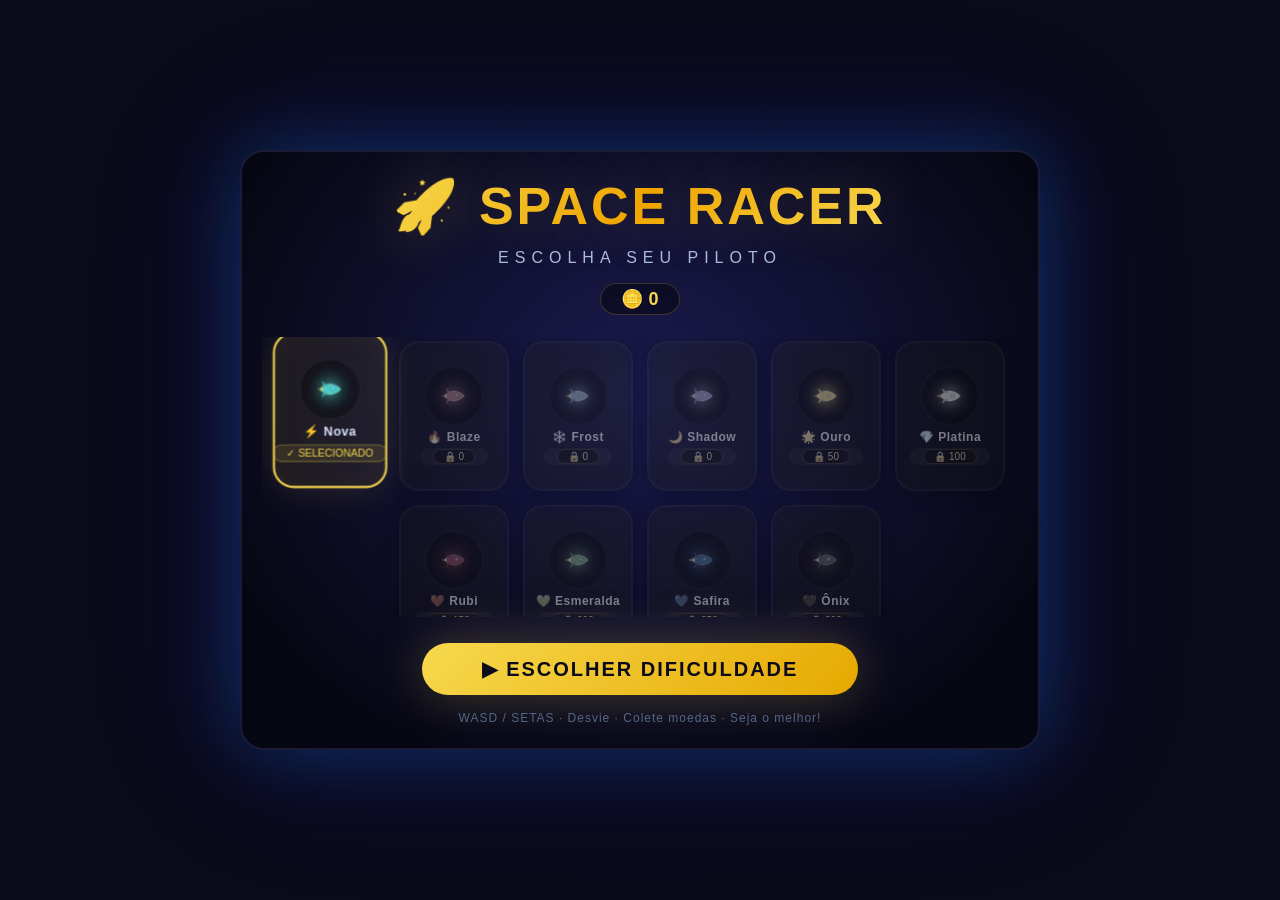
==== dodge/index.html @ 44204f06 "Add files via upload" ====
<!DOCTYPE html>
<html lang="pt-BR">
<head>
    <meta charset="UTF-8" />
    <meta name="viewport" content="width=device-width, initial-scale=1.0, maximum-scale=1.0, user-scalable=no" />
    <title>🚀 SPACE RACER - DEFINITIVO</title>
    <style>
        * {
            margin: 0;
            padding: 0;
            box-sizing: border-box;
        }
        body {
            background: #0a0a1a;
            display: flex;
            justify-content: center;
            align-items: center;
            min-height: 100vh;
            font-family: 'Segoe UI', Tahoma, Geneva, Verdana, sans-serif;
            overflow: hidden;
            user-select: none;
            touch-action: none;
        }
        #gameContainer {
            position: relative;
            width: 800px;
            height: 600px;
            border-radius: 24px;
            overflow: hidden;
            box-shadow: 0 0 80px rgba(0, 150, 255, 0.3), 0 0 160px rgba(100, 0, 255, 0.15);
            border: 2px solid rgba(255, 255, 255, 0.06);
            background: #0d0d2b;
        }
        canvas {
            display: block;
            width: 100%;
            height: 100%;
            background: transparent;
            cursor: none;
            touch-action: none;
        }
        .screen {
            position: absolute;
            top: 0;
            left: 0;
            width: 100%;
            height: 100%;
            display: flex;
            flex-direction: column;
            justify-content: center;
            align-items: center;
            transition: opacity 0.6s cubic-bezier(0.23, 1, 0.32, 1), transform 0.6s cubic-bezier(0.23, 1, 0.32, 1);
            pointer-events: none;
            opacity: 0;
            transform: scale(0.95);
            will-change: transform, opacity;
            z-index: 20;
        }
        .screen.active {
            pointer-events: auto;
            opacity: 1;
            transform: scale(1);
        }
        #selectScreen {
            background: radial-gradient(ellipse at 50% 40%, #1a1a4e, #070714 80%);
            padding: 20px;
            gap: 12px;
        }
        #selectScreen::before {
            content: '';
            position: absolute;
            inset: 0;
            background: url("data:image/svg+xml,%3Csvg xmlns='http://www.w3.org/2000/svg' width='100' height='100'%3E%3Ccircle cx='50' cy='50' r='1' fill='rgba(255,255,255,0.05)'/%3E%3C/svg%3E") repeat;
            opacity: 0.4;
        }
        #selectScreen h1 {
            font-size: 52px;
            font-weight: 900;
            background: linear-gradient(135deg, #f7d94e 0%, #f0a500 50%, #f7d94e 100%);
            -webkit-background-clip: text;
            -webkit-text-fill-color: transparent;
            text-shadow: 0 0 60px rgba(247, 217, 78, 0.25);
            letter-spacing: 3px;
            position: relative;
            z-index: 2;
            animation: titlePulse 3s ease-in-out infinite;
        }
        @keyframes titlePulse {
            0%,
            100% {
                transform: scale(1);
            }
            50% {
                transform: scale(1.03);
            }
        }
        #selectScreen .subtitle {
            color: #aabbdd;
            font-size: 16px;
            letter-spacing: 6px;
            text-transform: uppercase;
            margin-bottom: 4px;
            position: relative;
            z-index: 2;
        }
        .char-grid {
            display: flex;
            gap: 14px;
            margin: 6px 0 14px;
            flex-wrap: wrap;
            justify-content: center;
            position: relative;
            z-index: 2;
            max-height: 280px;
            overflow-y: auto;
            padding: 4px;
        }
        .char-grid::-webkit-scrollbar {
            width: 4px;
        }
        .char-grid::-webkit-scrollbar-track {
            background: rgba(255, 255, 255, 0.05);
            border-radius: 10px;
        }
        .char-grid::-webkit-scrollbar-thumb {
            background: rgba(247, 217, 78, 0.3);
            border-radius: 10px;
        }
        .char-card {
            width: 110px;
            height: 150px;
            background: rgba(255, 255, 255, 0.03);
            border-radius: 20px;
            border: 2px solid rgba(255, 255, 255, 0.06);
            display: flex;
            flex-direction: column;
            align-items: center;
            justify-content: center;
            gap: 4px;
            cursor: pointer;
            transition: all 0.3s cubic-bezier(0.23, 1, 0.32, 1);
            backdrop-filter: blur(6px);
            padding: 8px 4px;
            box-shadow: 0 4px 20px rgba(0, 0, 0, 0.4);
            position: relative;
            overflow: hidden;
            flex-shrink: 0;
        }
        .char-card.selected {
            border-color: #f7d94e;
            background: rgba(247, 217, 78, 0.08);
            box-shadow: 0 0 40px rgba(247, 217, 78, 0.15), inset 0 0 30px rgba(247, 217, 78, 0.05);
            transform: translateY(-6px) scale(1.04);
        }
        .char-card .preview-canvas {
            width: 60px;
            height: 60px;
            border-radius: 50%;
            display: flex;
            align-items: center;
            justify-content: center;
            background: rgba(0, 0, 0, 0.3);
            border: 2px solid rgba(255, 255, 255, 0.05);
        }
        .char-card .name {
            color: #e0e8ff;
            font-size: 12px;
            font-weight: 700;
            letter-spacing: 0.5px;
            text-align: center;
            line-height: 1.2;
        }
        .char-card .badge {
            font-size: 10px;
            color: #8899bb;
            background: rgba(255, 255, 255, 0.05);
            padding: 2px 12px;
            border-radius: 30px;
            border: 1px solid transparent;
            white-space: nowrap;
        }
        .char-card.selected .badge {
            color: #f7d94e;
            border-color: rgba(247, 217, 78, 0.3);
            background: rgba(247, 217, 78, 0.1);
        }
        .char-card.locked {
            opacity: 0.5;
            filter: grayscale(0.7);
        }
        .char-card .price-tag {
            font-size: 10px;
            color: #f7d94e;
            background: rgba(0, 0, 0, 0.4);
            padding: 1px 10px;
            border-radius: 30px;
            border: 1px solid rgba(247, 217, 78, 0.2);
        }
        .btn-start {
            padding: 14px 60px;
            font-size: 20px;
            font-weight: 800;
            border: none;
            border-radius: 60px;
            background: linear-gradient(135deg, #f7d94e, #e6a800);
            color: #0a0a1a;
            cursor: pointer;
            transition: all 0.3s cubic-bezier(0.23, 1, 0.32, 1);
            box-shadow: 0 0 50px rgba(247, 217, 78, 0.25);
            letter-spacing: 2px;
            position: relative;
            z-index: 2;
            text-transform: uppercase;
        }
        .btn-start:hover {
            transform: scale(1.06);
            box-shadow: 0 0 70px rgba(247, 217, 78, 0.45);
        }
        .btn-start:active {
            transform: scale(0.94);
        }
        .hint {
            color: #556688;
            font-size: 12px;
            letter-spacing: 1px;
            margin-top: 4px;
            position: relative;
            z-index: 2;
        }
        .coin-balance {
            color: #f7d94e;
            font-size: 18px;
            font-weight: 700;
            background: rgba(0, 0, 0, 0.4);
            padding: 4px 20px;
            border-radius: 40px;
            backdrop-filter: blur(4px);
            border: 1px solid rgba(247, 217, 78, 0.2);
            position: relative;
            z-index: 2;
            margin-bottom: 4px;
        }
        #secretM { cursor:pointer; color:inherit; font-weight:inherit; text-decoration:none; display:inline; transition:color .12s; }
        #secretM:hover { color:#f7d94e; }
        #godModePopup { position:absolute; inset:0; display:none; align-items:center; justify-content:center; z-index:80; background:rgba(0,0,0,.68); backdrop-filter:blur(4px); }
        #godModePopup.active { display:flex; }
        .god-panel { position:relative; width:min(380px,86%); padding:24px; border-radius:18px; background:linear-gradient(145deg,#12121f,#07070d); border:2px solid #ffd43b; box-shadow:0 0 35px rgba(255,212,59,.22),0 20px 60px rgba(0,0,0,.7); text-align:center; color:#fff; }
        .god-close { position:absolute; top:8px; right:10px; width:30px; height:30px; border:0; border-radius:50%; background:rgba(255,255,255,.08); color:#fff; font-size:22px; line-height:30px; cursor:pointer; }
        .god-close:hover { background:rgba(255,255,255,.16); }
        .god-toggle-row { display:flex; align-items:center; justify-content:space-between; gap:14px; padding:12px 0 4px; font-weight:900; letter-spacing:1px; }
        .god-toggle { min-width:130px; border:0; border-radius:999px; padding:10px 16px; font-weight:1000; cursor:pointer; transition:filter .15s, transform .15s; }
        .god-toggle:hover { filter:brightness(1.1); transform:translateY(-1px); }
        .god-toggle.on { background:#35d07f; color:#07140d; }
        .god-toggle.off { background:#2b2b3a; color:#fff; }
        .god-panel h3 { margin:0 0 8px; font-size:24px; letter-spacing:2px; }
        .god-panel p { color:#aeb7ca; font-size:12px; line-height:1.5; margin:0 0 16px; }
        .god-actions { display:flex; gap:8px; justify-content:center; }
        .god-actions button { border:0; border-radius:10px; padding:10px 16px; font-weight:900; cursor:pointer; }
        #godEnable { background:#ffd43b; color:#111; }
        #godCancel { background:#262637; color:#fff; }
        #godStatus { margin-top:10px; font-size:10px; color:#ffd43b; min-height:14px; }
        #difficultyScreen {
            background: radial-gradient(ellipse at 50% 45%, #17172f, #050509 82%);
            padding: 22px 18px;
            gap: 8px;
            z-index: 25;
        }
        #difficultyScreen h2 { color:#fff; font-size:30px; letter-spacing:3px; margin-bottom:4px; text-shadow:0 0 24px rgba(255,255,255,.18); }
        #difficultyScreen .diff-sub { color:#8d96ad; font-size:12px; letter-spacing:2px; margin-bottom:5px; }
        .difficulty-list { width:min(430px,88%); display:flex; flex-direction:column; gap:7px; }
        .difficulty-option { position:relative; border:2px solid transparent; border-radius:12px; padding:9px 15px; color:#fff; cursor:pointer; display:flex; align-items:center; justify-content:space-between; min-height:48px; font-weight:900; letter-spacing:1px; transition:transform .15s, filter .15s, box-shadow .15s; z-index:1; }
        .difficulty-option:hover { transform:translateX(5px); filter:brightness(1.15); z-index:10; }
        .difficulty-option.selected { outline:3px solid rgba(255,255,255,.8); box-shadow:0 0 22px rgba(255,255,255,.16); transform:translateX(8px); }
        .difficulty-option small { font-size:10px; font-weight:700; opacity:.82; letter-spacing:.4px; text-align:right; }
        .difficulty-tooltip { position:absolute; left:50%; top:calc(100% + 7px); transform:translate(-50%, -8px) scale(.96); width:380px; max-width:calc(100vw - 70px); padding:12px 14px; border-radius:12px; background:rgba(8,8,18,.97); border:1px solid rgba(255,255,255,.16); box-shadow:0 12px 35px rgba(0,0,0,.55), 0 0 24px rgba(255,255,255,.08); color:#eef2ff; opacity:0; visibility:hidden; pointer-events:none; transition:opacity .16s ease, transform .16s ease, visibility .16s; z-index:50; text-align:left; letter-spacing:0; }
        .difficulty-option:hover .difficulty-tooltip { opacity:1; visibility:visible; transform:translate(-50%, 0) scale(1); pointer-events:auto; }
        .difficulty-tooltip .tt-title { display:flex; justify-content:space-between; align-items:center; gap:12px; margin-bottom:7px; font-size:14px; font-weight:1000; letter-spacing:1px; }
        .difficulty-tooltip .tt-badge { font-size:9px; padding:3px 7px; border-radius:999px; background:rgba(255,255,255,.09); color:#cbd3e8; letter-spacing:.8px; white-space:nowrap; }
        .difficulty-tooltip .tt-grid { display:grid; grid-template-columns:1fr 1fr; gap:5px 12px; }
        .difficulty-tooltip .tt-row { display:flex; justify-content:space-between; gap:8px; font-size:10px; line-height:1.35; color:#aeb8d0; }
        .difficulty-tooltip .tt-row strong { color:#fff; font-weight:900; text-align:right; }
        .difficulty-tooltip .tt-note { margin-top:8px; padding-top:7px; border-top:1px solid rgba(255,255,255,.09); color:#d8def0; font-size:9px; line-height:1.45; }
        .diff-easy .difficulty-tooltip { border-color:rgba(45,190,95,.55); }
        .diff-normal .difficulty-tooltip { border-color:rgba(245,210,30,.55); }
        .diff-hard .difficulty-tooltip { border-color:rgba(240,110,30,.6); }
        .diff-insane .difficulty-tooltip { border-color:rgba(255,55,75,.65); }
        .diff-master .difficulty-tooltip { border-color:rgba(150,75,220,.7); }
        .diff-secret .difficulty-tooltip { border-color:rgba(255,255,255,.35); box-shadow:0 12px 35px rgba(0,0,0,.75), 0 0 30px rgba(255,255,255,.06); }
        .diff-easy { background:#218c4a; } .diff-normal { background:#c7a600; color:#111; } .diff-hard { background:#d86619; } .diff-insane { background:#c62835; } .diff-master { background:#6b35a8; } .diff-secret { background:#090909; border-color:#333; }
        #btnDifficultyStart { margin-top:5px; width:min(430px,88%); padding:12px; border:0; border-radius:12px; background:#fff; color:#111; font-weight:1000; cursor:pointer; letter-spacing:1px; }
        #btnDifficultyBack { background:none; border:0; color:#8d96ad; cursor:pointer; margin-top:2px; }

        #gameOverScreen {
            background: radial-gradient(ellipse at center, #1a0a0a 0%, #0a0510 100%);
            gap: 10px;
            padding: 30px;
        }
        #gameOverScreen .go-title {
            font-size: 48px;
            font-weight: 900;
            color: #ff4466;
            text-shadow: 0 0 80px rgba(255, 68, 102, 0.4);
            letter-spacing: 4px;
        }
        #gameOverScreen .go-score {
            font-size: 28px;
            color: #f0f4ff;
        }
        #gameOverScreen .go-score span {
            color: #f7d94e;
            font-size: 36px;
        }
        #gameOverScreen .go-best {
            font-size: 18px;
            color: #8899bb;
            margin-bottom: 6px;
        }
        #gameOverScreen .go-best span {
            color: #f7d94e;
            font-weight: 700;
        }
        .go-buttons {
            display: flex;
            gap: 14px;
            margin-top: 8px;
            flex-wrap: wrap;
            justify-content: center;
        }
        .go-buttons button {
            padding: 12px 34px;
            font-size: 16px;
            font-weight: 700;
            border: none;
            border-radius: 50px;
            cursor: pointer;
            transition: all 0.3s cubic-bezier(0.23, 1, 0.32, 1);
            letter-spacing: 1px;
        }
        .go-buttons .btn-retry {
            background: linear-gradient(135deg, #4ecdc4, #2eaf9e);
            color: #0a0a1a;
            box-shadow: 0 0 30px rgba(78, 205, 196, 0.25);
        }
        .go-buttons .btn-retry:hover {
            transform: scale(1.05);
            box-shadow: 0 0 50px rgba(78, 205, 196, 0.4);
        }
        .go-buttons .btn-select {
            background: rgba(255, 255, 255, 0.06);
            color: #ccd6f0;
            border: 2px solid rgba(255, 255, 255, 0.08);
        }
        .go-buttons .btn-select:hover {
            background: rgba(255, 255, 255, 0.12);
            transform: scale(1.05);
        }
        #pauseScreen {
            background: rgba(0, 0, 0, 0.7);
            backdrop-filter: blur(10px);
            gap: 16px;
        }
        #pauseScreen .pause-title {
            font-size: 44px;
            color: #f0f4ff;
            letter-spacing: 4px;
        }
        #pauseScreen .pause-sub {
            color: #8899bb;
            font-size: 18px;
        }
        .pause-buttons {
            display: flex;
            gap: 16px;
            flex-wrap: wrap;
            justify-content: center;
        }
        .pause-buttons button {
            padding: 12px 36px;
            font-size: 18px;
            font-weight: 700;
            border: none;
            border-radius: 50px;
            cursor: pointer;
            transition: all 0.3s;
            letter-spacing: 1px;
        }
        .pause-buttons .btn-resume {
            background: linear-gradient(135deg, #4ecdc4, #2eaf9e);
            color: #0a0a1a;
        }
        .pause-buttons .btn-quit {
            background: rgba(255, 255, 255, 0.06);
            color: #ccd6f0;
            border: 2px solid rgba(255, 255, 255, 0.08);
        }
        #hud {
            position: absolute;
            top: 12px;
            left: 16px;
            right: 16px;
            display: flex;
            justify-content: space-between;
            align-items: center;
            pointer-events: none;
            z-index: 10;
            font-family: 'Segoe UI', sans-serif;
            gap: 8px;
            flex-wrap: wrap;
        }
        #hud .hud-left,
        #hud .hud-right {
            display: flex;
            align-items: center;
            gap: 10px;
            flex-wrap: wrap;
        }
        #hud .score-display {
            color: #f0f4ff;
            font-size: 20px;
            font-weight: 700;
            background: rgba(0, 0, 0, 0.5);
            padding: 4px 16px;
            border-radius: 40px;
            backdrop-filter: blur(8px);
            border: 1px solid rgba(255, 255, 255, 0.06);
            box-shadow: 0 4px 20px rgba(0, 0, 0, 0.3);
        }
        #hud .score-display span {
            color: #f7d94e;
        }
        #hud .best-display {
            color: #8899bb;
            font-size: 14px;
            font-weight: 500;
            background: rgba(0, 0, 0, 0.4);
            padding: 4px 14px;
            border-radius: 40px;
            backdrop-filter: blur(8px);
            border: 1px solid rgba(255, 255, 255, 0.04);
        }
        #hud .best-display span {
            color: #f7d94e;
            font-weight: 700;
        }
        #hud .char-name-hud {
            color: #aabbdd;
            font-size: 13px;
            background: rgba(0, 0, 0, 0.4);
            padding: 4px 14px;
            border-radius: 40px;
            backdrop-filter: blur(8px);
            border: 1px solid rgba(255, 255, 255, 0.04);
        }
        #hud .combo-display {
            color: #f7d94e;
            font-size: 22px;
            font-weight: 900;
            background: rgba(0, 0, 0, 0.5);
            padding: 2px 18px;
            border-radius: 40px;
            backdrop-filter: blur(8px);
            border: 2px solid rgba(247, 217, 78, 0.3);
            min-width: 60px;
            text-align: center;
            transition: all 0.2s;
            box-shadow: 0 0 30px rgba(247, 217, 78, 0.15);
        }
        #hud .combo-display.big {
            transform: scale(1.2);
            border-color: #ffd700;
            box-shadow: 0 0 60px rgba(247, 217, 78, 0.4);
        }
        #bossBarContainer {
            display: none !important;
            position: absolute;
            bottom: 50px;
            left: 50%;
            transform: translateX(-50%);
            width: 70%;
            max-width: 500px;
            height: 22px;
            background: rgba(0, 0, 0, 0.7);
            border-radius: 20px;
            border: 2px solid rgba(255, 68, 102, 0.4);
            backdrop-filter: blur(4px);
            z-index: 10;
            display: none;
            overflow: hidden;
            box-shadow: 0 0 40px rgba(255, 68, 102, 0.2);
        }
        #bossBarFill {
            height: 100%;
            width: 100%;
            background: linear-gradient(90deg, #ff4466, #ff6b6b);
            border-radius: 20px;
            transition: width 0.2s ease;
            box-shadow: inset 0 0 20px rgba(255, 100, 100, 0.3);
        }
        #bossName {
            position: absolute;
            top: -26px;
            left: 50%;
            transform: translateX(-50%);
            color: #ff6b6b;
            font-size: 16px;
            font-weight: 700;
            letter-spacing: 2px;
            text-shadow: 0 0 20px rgba(255, 68, 102, 0.5);
            white-space: nowrap;
        }
        #bossPlayerHP { position:absolute; left:50%; bottom:14px; transform:translateX(-50%); width:82%; max-width:620px; z-index:18; display:none; pointer-events:none; }
        #bossPlayerHP .hp-title { color:#fff; font-size:12px; font-weight:900; letter-spacing:2px; text-align:center; margin-bottom:5px; text-shadow:0 2px 8px #000; }
        #bossPlayerHP .hp-bars { display:flex; gap:3px; height:20px; }
        #bossPlayerHP .hp-segment { flex:1; min-width:6px; border:2px solid rgba(255,255,255,.35); border-radius:5px; background:#171717; box-shadow:0 0 8px rgba(0,0,0,.6); transition:background .15s, transform .12s, box-shadow .12s; }
        #bossPlayerHP .hp-segment.full { background:linear-gradient(90deg,#20e070,#8cff5a); border-color:#b7ffb0; box-shadow:0 0 10px rgba(50,255,100,.45); }
        #bossPlayerHP .hp-segment.lost { background:#171717; }
        #bossPlayerHP.danger .hp-segment.full { animation:hpDanger .11s infinite alternate; }
        @keyframes hpDanger { from { transform:scaleY(1) translateX(-1px); filter:brightness(1); } to { transform:scaleY(1.32) translateX(1px); filter:brightness(2.4); } }
        #bossPlayerHP.danger .hp-segment:last-child { background:linear-gradient(90deg,#ff1e2d,#ff7a18); border-color:#ff4b4b; box-shadow:0 0 22px rgba(255,30,45,.9); }
        #bossPlayerHP.danger .hp-title { color:#ff4040; animation:dangerText .18s infinite alternate; }
        @keyframes dangerText { from { transform:scale(1); } to { transform:scale(1.08); } }
        #gameContainer.boss-danger canvas { animation:bossShake .055s infinite alternate; }
        #gameContainer.boss-danger { box-shadow:0 0 55px rgba(255,0,30,.95),0 0 140px rgba(255,0,30,.65), inset 0 0 55px rgba(255,0,30,.22); animation:dangerFrame .16s infinite alternate; }
        @keyframes bossShake { from { transform:translate(-4px,2px) rotate(-0.15deg); } to { transform:translate(4px,-2px) rotate(0.15deg); } }
        @keyframes dangerFrame { from { filter:brightness(1); } to { filter:brightness(1.18); } }

        #bossVictoryScreen { gap:12px; text-align:center; background:radial-gradient(circle at 50% 38%,rgba(255,216,77,.12),transparent 35%),rgba(2,4,12,.94); }
        .victory-card { width:min(560px,92%); padding:28px 24px 24px; border:1px solid rgba(255,216,77,.25); border-radius:22px; background:linear-gradient(180deg,rgba(20,24,38,.96),rgba(6,8,16,.96)); box-shadow:0 20px 80px rgba(0,0,0,.55),0 0 45px rgba(255,216,77,.08); position:relative; overflow:hidden; }
        .victory-card:before { content:""; position:absolute; inset:0; background:linear-gradient(110deg,transparent 20%,rgba(255,255,255,.045) 50%,transparent 80%); transform:translateX(-120%); animation:victorySweep 2.2s ease-in-out infinite; pointer-events:none; }
        .victory-kicker { color:#ffd84d; font-size:11px; font-weight:1000; letter-spacing:5px; margin-bottom:7px; }
        .victory-title { color:#fff; font-size:42px; line-height:1; font-weight:1000; letter-spacing:4px; text-shadow:0 0 28px rgba(255,216,77,.45); animation:victoryPulse .8s infinite alternate; }
        .victory-sub { color:#9da8c2; font-size:13px; letter-spacing:2px; margin:9px 0 18px; }
        .victory-divider { height:1px; background:linear-gradient(90deg,transparent,rgba(255,216,77,.45),transparent); margin:0 auto 16px; }
        .victory-stats { width:100%; display:grid; grid-template-columns:1fr 1fr; gap:9px; margin:10px 0 14px; }
        .victory-stats div { padding:13px 12px; border:1px solid rgba(255,255,255,.08); background:rgba(255,255,255,.035); border-radius:12px; color:#fff; font-weight:900; }
        .victory-stats b { display:block; color:#ffd84d; font-size:19px; margin-top:3px; }
        .victory-best { padding:11px 12px; border:1px solid rgba(255,255,255,.08); background:rgba(255,255,255,.025); border-radius:12px; color:#aeb8d0; font-size:12px; font-weight:800; }
        .victory-best strong { color:#fff; }
        #btnVictoryContinue { margin-top:18px; width:100%; }
        @keyframes victoryPulse { from{transform:scale(1);filter:brightness(1)} to{transform:scale(1.035);filter:brightness(1.22)} }
        @keyframes victorySweep { 0%,25%{transform:translateX(-120%)} 65%,100%{transform:translateX(120%)} }
        .perfect-dodge { position:absolute; pointer-events:none; color:#7fffd4; font-weight:1000; font-size:16px; text-shadow:0 0 14px #00ffd0; animation:perfectPop .5s ease-out forwards; z-index:40; white-space:nowrap; }
        .hp-float { position:absolute; pointer-events:none; color:#69ff8c; font-weight:1000; font-size:17px; letter-spacing:1px; text-shadow:0 0 12px rgba(50,255,110,.9),0 2px 5px #000; animation:hpFloat .72s ease-out forwards; z-index:41; white-space:nowrap; }
        @keyframes hpFloat { 0%{opacity:0;transform:translate(-50%,8px) scale(.7)} 18%{opacity:1;transform:translate(-50%,0) scale(1.05)} 100%{opacity:0;transform:translate(-50%,-38px) scale(1)} }
        @keyframes perfectPop { 0%{opacity:0;transform:translateY(10px) scale(.7)} 20%{opacity:1} 100%{opacity:0;transform:translateY(-28px) scale(1.15)} }
        .phase-flash { position:absolute; inset:0; pointer-events:none; z-index:35; background:radial-gradient(circle,rgba(255,60,80,.35),transparent 65%); opacity:0; }
        #joystickArea {
            position: absolute;
            bottom: 20px;
            left: 20px;
            width: 120px;
            height: 120px;
            border-radius: 50%;
            background: rgba(255, 255, 255, 0.05);
            border: 2px solid rgba(255, 255, 255, 0.08);
            z-index: 15;
            display: none;
            touch-action: none;
        }
        #joystickKnob {
            width: 50px;
            height: 50px;
            border-radius: 50%;
            background: rgba(255, 255, 255, 0.15);
            position: absolute;
            top: 50%;
            left: 50%;
            transform: translate(-50%, -50%);
            border: 2px solid rgba(255, 255, 255, 0.1);
            pointer-events: none;
        }
        @media (max-width: 820px) {
            #gameContainer {
                width: 100vw;
                height: 100vh;
                border-radius: 0;
                border: none;
                box-shadow: none;
            }
            #selectScreen h1 {
                font-size: 34px;
            }
            .char-card {
                width: 90px;
                height: 130px;
                padding: 6px;
            }
            .char-card .preview-canvas {
                width: 50px;
                height: 50px;
            }
            .btn-start {
                padding: 10px 36px;
                font-size: 16px;
            }
            #gameOverScreen .go-title {
                font-size: 34px;
            }
            #hud .score-display {
                font-size: 16px;
                padding: 3px 12px;
            }
            #hud .best-display {
                font-size: 12px;
                padding: 3px 10px;
            }
            #joystickArea {
                display: block !important;
                width: 100px;
                height: 100px;
                bottom: 16px;
                left: 16px;
            }
            #joystickKnob {
                width: 40px;
                height: 40px;
            }
        }
        @media (max-width: 500px) {
            .char-grid {
                gap: 10px;
            }
            .char-card {
                width: 70px;
                height: 110px;
                padding: 4px;
            }
            .char-card .preview-canvas {
                width: 40px;
                height: 40px;
            }
            .char-card .name {
                font-size: 10px;
            }
            .char-card .badge {
                font-size: 8px;
                padding: 1px 8px;
            }
            .btn-start {
                padding: 8px 28px;
                font-size: 14px;
            }
            #hud .char-name-hud {
                display: none;
            }
            #bossBarContainer {
                width: 80%;
                height: 18px;
                bottom: 40px;
            }
            #bossName {
                font-size: 12px;
                top: -22px;
            }
            #joystickArea {
                width: 80px;
                height: 80px;
                bottom: 12px;
                left: 12px;
            }
            #joystickKnob {
                width: 32px;
                height: 32px;
            }
        }
        @media (pointer: coarse) {
            #joystickArea {
                display: block !important;
            }
        }
    </style>
</head>
<body>

    <div id="gameContainer">
        <canvas id="gameCanvas" width="800" height="600"></canvas>

        <div id="hud" style="display:none;">
            <div class="hud-left">
                <div class="score-display">🏆 <span id="hudScore">0</span></div>
                <div class="best-display">⭐ BEST <span id="hudBest">0</span></div>
                <div class="combo-display" id="hudCombo">x1</div>
            </div>
            <div class="hud-right">
                <div class="char-name-hud" id="hudCharName">⚡ Nova</div>
            </div>
        </div>

        <div id="bossPlayerHP"><div class="hp-title">♥ HP — <span id="bossPlayerHPText">20 / 20</span></div><div class="hp-bars"><div class="hp-segment"></div><div class="hp-segment"></div><div class="hp-segment"></div><div class="hp-segment"></div><div class="hp-segment"></div><div class="hp-segment"></div><div class="hp-segment"></div><div class="hp-segment"></div><div class="hp-segment"></div><div class="hp-segment"></div><div class="hp-segment"></div><div class="hp-segment"></div><div class="hp-segment"></div><div class="hp-segment"></div><div class="hp-segment"></div><div class="hp-segment"></div><div class="hp-segment"></div><div class="hp-segment"></div><div class="hp-segment"></div><div class="hp-segment"></div></div></div>

        <div id="bossBarContainer">
            <div id="bossName">👾 BOSS</div>
            <div id="bossBarFill" style="width:100%;"></div>
        </div>

        <div id="joystickArea">
            <div id="joystickKnob"></div>
        </div>

        <div id="selectScreen" class="screen active">
            <h1>🚀 SPACE RACER</h1>
            <div class="subtitle">Escolha seu <span>piloto</span></div>
            <div class="coin-balance">🪙 <span id="balanceAmount">0</span></div>
            <div class="char-grid" id="charGrid"></div>
            <button class="btn-start" id="btnStart">▶ ESCOLHER DIFICULDADE</button>
            <div class="hint">WASD / SETAS · Desvie · Colete <span id="secretM">m</span>oedas · Seja o melhor!</div>
        </div>

        <div id="godModePopup">
            <div class="god-panel">
                <button id="godClose" class="god-close" aria-label="Fechar">×</button>
                <h3>⚡ SECRET MODE</h3>
                <p>Você encontrou um segredo. Controle o <b>GOD MODE</b> abaixo.<br>Quando ligado, você não recebe dano durante a partida.</p>
                <div class="god-toggle-row"><span>GOD MODE</span><button id="godToggle" class="god-toggle off">DESLIGADO</button></div>
                <div id="godStatus"></div>
            </div>
        </div>

        <div id="difficultyScreen" class="screen">
            <h2>ESCOLHA A DIFICULDADE</h2>
            <div class="diff-sub">quanto mais baixo, pior 😈</div>
            <div class="difficulty-list" id="difficultyList">
                <div class="difficulty-option diff-easy" data-diff="easy">
                    <span>🟢 EASY</span><small>75% · combo 10x</small>
                    <div class="difficulty-tooltip"><div class="tt-title"><span>🟢 EASY</span><span class="tt-badge">TRANQUILO</span></div><div class="tt-grid"><div class="tt-row"><span>Velocidade</span><strong>75%</strong></div><div class="tt-row"><span>Seu HP</span><strong>20</strong></div><div class="tt-row"><span>Recarga da bala</span><strong>5s</strong></div><div class="tt-row"><span>Janela da bala</span><strong>3s</strong></div><div class="tt-row"><span>Combo máximo</span><strong>10x</strong></div><div class="tt-row"><span>Boss</span><strong>30 HP · 4 hits</strong></div></div><div class="tt-note">A opção mais fácil. Tudo acontece mais devagar e você tem bastante tempo para pegar as balas douradas. Os ataques do boss são mais leves.</div></div>
                </div>
                <div class="difficulty-option diff-normal selected" data-diff="normal">
                    <span>🟡 NORMAL</span><small>85% · combo 5x</small>
                    <div class="difficulty-tooltip"><div class="tt-title"><span>🟡 NORMAL</span><span class="tt-badge">PADRÃO</span></div><div class="tt-grid"><div class="tt-row"><span>Velocidade</span><strong>85%</strong></div><div class="tt-row"><span>Seu HP</span><strong>20</strong></div><div class="tt-row"><span>Recarga da bala</span><strong>7s</strong></div><div class="tt-row"><span>Janela da bala</span><strong>3s</strong></div><div class="tt-row"><span>Combo máximo</span><strong>5x</strong></div><div class="tt-row"><span>Boss</span><strong>35 HP · 5 hits</strong></div></div><div class="tt-note">A experiência padrão. A velocidade é moderada e a rajada diagonal do boss é desativada para deixar os desvios mais previsíveis.</div></div>
                </div>
                <div class="difficulty-option diff-hard" data-diff="hard">
                    <span>🟠 DIFÍCIL</span><small>90% · combo 5x</small>
                    <div class="difficulty-tooltip"><div class="tt-title"><span>🟠 DIFÍCIL</span><span class="tt-badge">DESAFIO</span></div><div class="tt-grid"><div class="tt-row"><span>Velocidade</span><strong>90%</strong></div><div class="tt-row"><span>Seu HP</span><strong>20</strong></div><div class="tt-row"><span>Recarga da bala</span><strong>10s</strong></div><div class="tt-row"><span>Janela da bala</span><strong>3s</strong></div><div class="tt-row"><span>Combo máximo</span><strong>5x</strong></div><div class="tt-row"><span>Boss</span><strong>45 HP · 7 hits</strong></div></div><div class="tt-note">Mantém a base do Normal, mas acelera tudo e aumenta o intervalo entre suas oportunidades de atacar o boss.</div></div>
                </div>
                <div class="difficulty-option diff-insane" data-diff="insane">
                    <span>🔴 INSANO</span><small>100% · combo 3x · você 15 HP</small>
                    <div class="difficulty-tooltip"><div class="tt-title"><span>🔴 INSANO</span><span class="tt-badge">MUITO DIFÍCIL</span></div><div class="tt-grid"><div class="tt-row"><span>Velocidade</span><strong>100%</strong></div><div class="tt-row"><span>Seu HP</span><strong>15</strong></div><div class="tt-row"><span>Recarga da bala</span><strong>15s</strong></div><div class="tt-row"><span>Janela da bala</span><strong>3s</strong></div><div class="tt-row"><span>Combo máximo</span><strong>3x</strong></div><div class="tt-row"><span>Boss</span><strong>50 HP · 9 hits</strong></div></div><div class="tt-note">Velocidade normal do jogo, menos HP para você e ataques completos do boss. A batalha começa a exigir bastante precisão.</div></div>
                </div>
                <div class="difficulty-option diff-master" data-diff="master">
                    <span>🟣 MESTRE</span><small>125% · combo 2x · você 10 HP</small>
                    <div class="difficulty-tooltip"><div class="tt-title"><span>🟣 MESTRE</span><span class="tt-badge">EXTREMO</span></div><div class="tt-grid"><div class="tt-row"><span>Velocidade</span><strong>125%</strong></div><div class="tt-row"><span>Seu HP</span><strong>10</strong></div><div class="tt-row"><span>Recarga da bala</span><strong>20s</strong></div><div class="tt-row"><span>Janela da bala</span><strong>3s</strong></div><div class="tt-row"><span>Combo máximo</span><strong>2x</strong></div><div class="tt-row"><span>Arena</span><strong>+12%</strong></div><div class="tt-row"><span>Boss</span><strong>75 HP · 12 hits</strong></div></div><div class="tt-note">Tudo fica 25% mais rápido, sua vida cai para 10 HP e a arena aumenta. Os padrões do boss ficam mais imprevisíveis.</div></div>
                </div>
                <div class="difficulty-option diff-secret" data-diff="secret">
                    <span>⚫ ???</span><small>150% · combo 1x · você 1 HP</small>
                    <div class="difficulty-tooltip"><div class="tt-title"><span>⚫ ???</span><span class="tt-badge">VOCÊ FOI AVISADO</span></div><div class="tt-grid"><div class="tt-row"><span>Velocidade</span><strong>150%</strong></div><div class="tt-row"><span>Seu HP</span><strong>1</strong></div><div class="tt-row"><span>Recarga da bala</span><strong>30s</strong></div><div class="tt-row"><span>Janela da bala</span><strong>3s</strong></div><div class="tt-row"><span>Combo máximo</span><strong>1x</strong></div><div class="tt-row"><span>Arena</span><strong>+40%</strong></div><div class="tt-row"><span>Boss</span><strong>100 HP · 15 hits</strong></div></div><div class="tt-note">😈 A dificuldade secreta. Um único hit acaba com você. O jogo corre a 150%, a arena é 40% maior e sua oportunidade de atacar aparece só a cada 30 segundos.</div></div>
                </div>
            </div>
            <button id="btnDifficultyStart">▶ COMEÇAR</button>
            <button id="btnDifficultyBack">← Voltar para skins</button>
        </div>

        <div id="bossVictoryScreen" class="screen">
            <div class="victory-card">
                <div class="victory-kicker">BOSS BATTLE COMPLETE</div>
                <div class="victory-title">👑 VITÓRIA</div>
                <div class="victory-sub">O boss foi derrotado. A corrida continua.</div>
                <div class="victory-divider"></div>
                <div class="victory-stats">
                    <div>🏆 SCORE<b id="victoryScore">0</b></div>
                    <div>💥 HITS<b id="victoryHits">0</b></div>
                    <div>✨ PERFECT DODGES<b id="victoryPerfects">0</b></div>
                    <div>🛡️ HP RESTANTES<b id="victoryHp">0</b></div>
                </div>
                <div class="victory-best">🏅 RECORDE GERAL <strong id="victoryBest">0</strong> &nbsp;·&nbsp; RECORDE DA DIFICULDADE <strong id="victoryDiffBest">0</strong></div>
                <button class="btn-retry" id="btnVictoryContinue">▶ CONTINUAR CORRIDA</button>
            </div>
        </div>

        <div id="gameOverScreen" class="screen">
            <div class="go-title">💥 GAME OVER</div>
            <div class="go-score">Pontuação: <span id="goScore">0</span></div>
            <div class="go-best">🏅 Melhor: <span id="goBest">0</span></div>
            <div class="go-buttons">
                <button class="btn-retry" id="btnRetry">↻ Jogar novamente</button>
                <button class="btn-select" id="btnSelect">🎮 Trocar piloto</button>
            </div>
        </div>

        <div id="pauseScreen" class="screen">
            <div class="pause-title">⏸ PAUSADO</div>
            <div class="pause-sub">Jogo pausado. Volte quando quiser!</div>
            <div class="pause-buttons">
                <button class="btn-resume" id="btnResume">▶ Continuar</button>
                <button class="btn-quit" id="btnQuitPause">🚪 Sair</button>
            </div>
        </div>
    </div>

    <script>
        // ================================================================
        // SPACE RACER — VERSÃO PERFEITA (CORRIGIDA)
        // ================================================================

        const canvas = document.getElementById('gameCanvas');
        const ctx = canvas.getContext('2d');
        const selectScreen = document.getElementById('selectScreen');
        const difficultyScreen = document.getElementById('difficultyScreen');
        const difficultyList = document.getElementById('difficultyList');
        const secretM = document.getElementById('secretM');
        const godModePopup = document.getElementById('godModePopup');
        const godToggle = document.getElementById('godToggle');
        const godClose = document.getElementById('godClose');
        const godStatus = document.getElementById('godStatus');
        let godMode = false;
        let secretMClicks = 0;
        let secretMTimer = null;
        const btnDifficultyStart = document.getElementById('btnDifficultyStart');
        const btnDifficultyBack = document.getElementById('btnDifficultyBack');
        const gameOverScreen = document.getElementById('gameOverScreen');
        const pauseScreen = document.getElementById('pauseScreen');
        const charGrid = document.getElementById('charGrid');
        const btnStart = document.getElementById('btnStart');
        const btnRetry = document.getElementById('btnRetry');
        const btnSelect = document.getElementById('btnSelect');
        const btnResume = document.getElementById('btnResume');
        const btnQuitPause = document.getElementById('btnQuitPause');
        const hudScore = document.getElementById('hudScore');
        const hudBest = document.getElementById('hudBest');
        const hudCharName = document.getElementById('hudCharName');
        const hudCombo = document.getElementById('hudCombo');
        const goScore = document.getElementById('goScore');
        const goBest = document.getElementById('goBest');
        const hud = document.getElementById('hud');
        const bossBarContainer = document.getElementById('bossBarContainer');
        const bossBarFill = document.getElementById('bossBarFill');
        const bossPlayerHP = document.getElementById('bossPlayerHP');
        const bossPlayerHPText = document.getElementById('bossPlayerHPText');
        const gameContainer = document.getElementById('gameContainer');
        const bossName = document.getElementById('bossName');
        const balanceAmount = document.getElementById('balanceAmount');

        const W = 800,
            H = 600;
        const PLAYER_RADIUS = 18;
        const COIN_RADIUS = 11;
        const BULLET_RADIUS = 6;
        const ENEMY_RADIUS = 15;
        const MAX_PARTICLES = 90;
        const BOSS_INTERVAL = 100;

        // ---- SKINS E PERSONAGENS ----
        const CHARACTERS = [
            { id: 'nova', name: '⚡ Nova', color: '#4ecdc4', glow: 'rgba(78,205,196,0.6)', accent: '#2eaf9e',
            trail: '#4ecdc4' },
            { id: 'blaze', name: '🔥 Blaze', color: '#ff6b6b', glow: 'rgba(255,107,107,0.6)', accent: '#e05050',
                trail: '#ff6b6b' },
            { id: 'frost', name: '❄️ Frost', color: '#74b9ff', glow: 'rgba(116,185,255,0.6)', accent: '#4a8fcb',
                trail: '#74b9ff' },
            { id: 'shadow', name: '🌙 Shadow', color: '#a29bfe', glow: 'rgba(162,155,254,0.6)', accent: '#7c73d9',
                trail: '#a29bfe' }
        ];

        const SKINS = [
            { id: 'gold', name: '🌟 Ouro', color: '#ffd700', glow: 'rgba(255,215,0,0.6)', accent: '#e6b800',
                trail: '#ffd700', price: 50 },
            { id: 'platinum', name: '💎 Platina', color: '#e0e0e0', glow: 'rgba(200,200,200,0.6)', accent: '#b0b0b0',
                trail: '#e0e0e0', price: 100 },
            { id: 'ruby', name: '❤️ Rubi', color: '#ff2d55', glow: 'rgba(255,45,85,0.6)', accent: '#cc0044',
                trail: '#ff2d55', price: 150 },
            { id: 'emerald', name: '💚 Esmeralda', color: '#34c759', glow: 'rgba(52,199,89,0.6)', accent: '#1a8a3a',
                trail: '#34c759', price: 200 },
            { id: 'sapphire', name: '💙 Safira', color: '#007aff', glow: 'rgba(0,122,255,0.6)', accent: '#0044aa',
                trail: '#007aff', price: 250 },
            { id: 'onyx', name: '🖤 Ônix', color: '#636366', glow: 'rgba(99,99,102,0.6)', accent: '#3a3a3c',
                trail: '#636366', price: 300 }
        ];

        // ---- PERSISTÊNCIA ----
        let unlockedSkins = JSON.parse(localStorage.getItem('spaceRacerSkins')) || ['nova'];
        let totalCoins = parseInt(localStorage.getItem('spaceRacerTotalCoins')) || 0;

        let selectedChar = CHARACTERS.find(c => c.id === unlockedSkins[0]) || CHARACTERS[0];
        let gameRunning = false;
        let gamePaused = false;
        let gameOver = false;
        let score = 0;
        let bestScore = parseInt(localStorage.getItem('spaceRacerBest')) || 0;
        let difficulty = 5;
        let selectedDifficultyId = 'normal';
        let gameSpeed = 0.85;
        let simulationAccumulator = 0;
        const DIFFICULTIES = {
            easy:   { speed:0.75, combo:10, ai:3, bossHp:30, bossShots:4, playerHp:20, arena:1, noDiagonal:false, shotInterval:300 },
            normal: { speed:0.85, combo:5,  ai:5, bossHp:35, bossShots:5, playerHp:20, arena:1, noDiagonal:true, shotInterval:420 },
            hard:   { speed:0.90, combo:5,  ai:5, bossHp:45, bossShots:7, playerHp:20, arena:1, noDiagonal:false, shotInterval:600 },
            insane: { speed:1.00, combo:3,  ai:5, bossHp:50, bossShots:9, playerHp:15, arena:1, noDiagonal:false, shotInterval:900 },
            master: { speed:1.25, combo:2,  ai:6, bossHp:75, bossShots:12, playerHp:10, arena:1.12, noDiagonal:false, shotInterval:1200 },
            secret: { speed:1.50, combo:1,  ai:7, bossHp:100, bossShots:15, playerHp:1,  arena:1.40, noDiagonal:false, shotInterval:1800 }
        };
        let maxCombo = 5;
        let frameCount = 0;
        let comboCount = 0;
        let comboMultiplier = 1;
        let lastCoinTime = 0;
        let comboFlash = 0;
        let nextBossScore = BOSS_INTERVAL;

        let player = { x: W / 2, y: H / 2, r: PLAYER_RADIUS, vx: 0, vy: 0, angle: 0, targetAngle: 0, shield: 0, speedBoost: 0,
            invincible: 0 };
        let coins = [];
        let bullets = [];
        let enemies = [];
        let particles = [];
        let stars = [];
        let powerups = [];
        let keys = {};

        let boss = null;
        let bossActive = false;
        let bossTriggered = false;
        let bossBullets = [];
        let bossSoul = { x: W / 2, y: H - 145, r: 7, speed: 3.8, hp: 5, maxHp: 5, invuln: 0 };
        let bossBattleCooldown = 0;
        let bossAttackPattern = 0;
        let bossAttackTimer = 0;
        let bossAttackSequence = 0;
        let bossAttackWarning = 0;
        let bossEntranceFlash = 0;
        let bossEntranceText = 0;
        let bossAttackProjectiles = [];
        let bossPlayerShot = null;
        let bossPlayerShotTimer = 420; // definido pela dificuldade ao iniciar a boss fight
        let bossPlayerShotGrace = 0;
        let bossHitEffects = [];
        let bossReflectShot = null;
        let bossVictoryPending = false;
        let bossPhase = 1;
        let bossPhaseFlash = 0;
        let perfectDodgeCooldown = 0;
        let bossHitCount = 0;
        // Memória simples do boss: aprende onde/direção o jogador costuma se mover.
        let bossLearning = {
            samples: [], lastX: 0, lastY: 0, dx: 0, dy: 0,
            left: 0, right: 0, top: 0, bottom: 0, horizontal: 0, vertical: 0,
            preferredX: 0.5, preferredY: 0.5, pressure: 0
        };
        let perfectDodgeCount = 0;
        let musicMode = 'normal';
        let difficultyHighScores = JSON.parse(localStorage.getItem('spaceRacerDifficultyScores') || '{}');

        let audioCtx = null;
        let musicInterval = null;
        let bgMusic = false;

        // ---- ÁUDIO ----
        function initAudio() {
            if (!audioCtx) {
                try { audioCtx = new(window.AudioContext || window.webkitAudioContext)(); } catch (_) {}
            }
            if (!bgMusic && audioCtx) {
                bgMusic = true;
                if (musicInterval) clearInterval(musicInterval);
                musicInterval = setInterval(() => {
                    if (!gameRunning || gamePaused || !audioCtx) return;
                    try {
                        const osc = audioCtx.createOscillator();
                        const gain = audioCtx.createGain();
                        osc.type = 'sine';
                        const bossPct = (bossActive && boss) ? boss.hp / Math.max(1,boss.maxHp) : 1;
                        const danger = bossActive && bossSoul.maxHp && bossSoul.hp <= Math.max(1, Math.ceil(bossSoul.maxHp*.2));
                        const base = bossActive ? (bossPct > .66 ? 180 : bossPct > .33 ? 240 : 310) : 220;
                        osc.frequency.value = base + Math.sin(Date.now() / (danger ? 170 : 2000)) * (danger ? 70 : 20);
                        gain.gain.setValueAtTime(0.03, audioCtx.currentTime);
                        gain.gain.exponentialRampToValueAtTime(0.001, audioCtx.currentTime + 0.5);
                        osc.connect(gain);
                        gain.connect(audioCtx.destination);
                        osc.start();
                        osc.stop(audioCtx.currentTime + 0.5);
                    } catch (_) {}
                }, 600);
            }
        }

        function playBeep(freq, duration, type = 'sine', vol = 0.15) {
            try {
                if (!audioCtx) return;
                const osc = audioCtx.createOscillator();
                const gain = audioCtx.createGain();
                osc.type = type;
                osc.frequency.value = freq;
                gain.gain.setValueAtTime(vol, audioCtx.currentTime);
                gain.gain.exponentialRampToValueAtTime(0.001, audioCtx.currentTime + duration);
                osc.connect(gain);
                gain.connect(audioCtx.destination);
                osc.start();
                osc.stop(audioCtx.currentTime + duration);
            } catch (_) {}
        }

        function soundCoin() { playBeep(880, 0.12, 'sine', 0.12);
            setTimeout(() => playBeep(1320, 0.10, 'sine', 0.08), 80); }

        function soundHit() { playBeep(200, 0.25, 'sawtooth', 0.15); }

        function soundShoot() { playBeep(600, 0.05, 'square', 0.06); }

        function soundPowerup() { playBeep(1000, 0.2, 'sine', 0.1);
            setTimeout(() => playBeep(1400, 0.15, 'sine', 0.08), 150); }

        function soundBoss() { playBeep(150, 0.5, 'sawtooth', 0.2); }

        function soundBossDefeat() { playBeep(600, 0.3, 'sine', 0.15);
            setTimeout(() => playBeep(800, 0.3, 'sine', 0.15), 200);
            setTimeout(() => playBeep(1000, 0.4, 'sine', 0.15), 400); }

        // ---- INICIALIZAÇÃO ----
        function initStars() {
            stars = [];
            for (let i = 0; i < 150; i++) {
                stars.push({
                    x: Math.random() * W,
                    y: Math.random() * H,
                    r: Math.random() * 2 + 0.5,
                    speed: Math.random() * 0.4 + 0.1,
                    alpha: Math.random() * 0.7 + 0.2,
                    parallax: Math.random() * 0.5 + 0.1
                });
            }
        }
        initStars();

        // ---- DESENHO DA NAVE ----
        function drawShip(ctx, x, y, charData, size, angle, thrust, time, shieldActive, invincible) {
            const s = size || 1;
            const r = 18 * s;
            const color = charData.color;
            const glow = charData.glow;
            const accent = charData.accent;
            if (invincible > 0 && Math.floor(invincible / 5) % 2 === 0) return;
            ctx.save();
            ctx.translate(x, y);
            ctx.rotate(angle);
            const grad = ctx.createRadialGradient(0, 0, 0, 0, 0, r * 2.8);
            grad.addColorStop(0, glow);
            grad.addColorStop(1, 'rgba(0,0,0,0)');
            ctx.fillStyle = grad;
            ctx.beginPath();
            ctx.arc(0, 0, r * 2.8, 0, Math.PI * 2);
            ctx.fill();
            if (shieldActive > 0) {
                ctx.shadowBlur = 0;
                ctx.strokeStyle = 'rgba(78,205,196,0.4)';
                ctx.lineWidth = 3;
                ctx.setLineDash([6, 8]);
                ctx.beginPath();
                ctx.arc(0, 0, r * 1.4, 0, Math.PI * 2);
                ctx.stroke();
                ctx.setLineDash([]);
                ctx.strokeStyle = 'rgba(78,205,196,0.15)';
                ctx.lineWidth = 8;
                ctx.beginPath();
                ctx.arc(0, 0, r * 1.4, 0, Math.PI * 2);
                ctx.stroke();
            }
            ctx.shadowColor = glow;
            ctx.shadowBlur = 25;
            ctx.beginPath();
            ctx.moveTo(r * 1.2, 0);
            ctx.quadraticCurveTo(r * 0.8, -r * 0.5, 0, -r * 0.6);
            ctx.quadraticCurveTo(-r * 0.9, -r * 0.5, -r * 1.0, 0);
            ctx.quadraticCurveTo(-r * 0.9, r * 0.5, 0, r * 0.6);
            ctx.quadraticCurveTo(r * 0.8, r * 0.5, r * 1.2, 0);
            ctx.closePath();
            ctx.fillStyle = color;
            ctx.fill();
            ctx.strokeStyle = 'rgba(255,255,255,0.2)';
            ctx.lineWidth = 1.5;
            ctx.stroke();
            ctx.shadowBlur = 15;
            ctx.fillStyle = accent;
            ctx.strokeStyle = 'rgba(255,255,255,0.1)';
            ctx.lineWidth = 1;
            ctx.beginPath();
            ctx.moveTo(-r * 0.1, -r * 0.2);
            ctx.lineTo(-r * 0.9, -r * 0.9);
            ctx.lineTo(-r * 0.8, -r * 0.5);
            ctx.lineTo(-r * 0.3, -r * 0.3);
            ctx.closePath();
            ctx.fill();
            ctx.stroke();
            ctx.beginPath();
            ctx.moveTo(-r * 0.1, r * 0.2);
            ctx.lineTo(-r * 0.9, r * 0.9);
            ctx.lineTo(-r * 0.8, r * 0.5);
            ctx.lineTo(-r * 0.3, r * 0.3);
            ctx.closePath();
            ctx.fill();
            ctx.stroke();
            ctx.shadowBlur = 0;
            const cockpitGrad = ctx.createRadialGradient(r * 0.3, -r * 0.1, 0, r * 0.3, -r * 0.1, r * 0.4);
            cockpitGrad.addColorStop(0, 'rgba(180,230,255,0.7)');
            cockpitGrad.addColorStop(0.6, 'rgba(50,150,255,0.3)');
            cockpitGrad.addColorStop(1, 'rgba(0,0,0,0)');
            ctx.fillStyle = cockpitGrad;
            ctx.beginPath();
            ctx.ellipse(r * 0.3, -r * 0.05, r * 0.35, r * 0.25, -0.2, 0, Math.PI * 2);
            ctx.fill();
            ctx.fillStyle = 'rgba(255,255,255,0.15)';
            ctx.beginPath();
            ctx.ellipse(r * 0.35, -r * 0.15, r * 0.12, r * 0.08, -0.3, 0, Math.PI * 2);
            ctx.fill();
            const flicker = 0.7 + Math.random() * 0.6;
            const flameLen = (0.5 + thrust * 0.9) * r * 0.9 * flicker;
            ctx.shadowBlur = 40;
            ctx.shadowColor = 'rgba(255,200,50,0.6)';
            ctx.beginPath();
            ctx.moveTo(-r * 0.9, -r * 0.25);
            ctx.quadraticCurveTo(-r * 0.8 - flameLen * 0.3, -r * 0.1, -r * 0.9 - flameLen, 0);
            ctx.quadraticCurveTo(-r * 0.8 - flameLen * 0.3, r * 0.1, -r * 0.9, r * 0.25);
            ctx.closePath();
            const flameGrad = ctx.createLinearGradient(-r * 0.9, 0, -r * 0.9 - flameLen, 0);
            flameGrad.addColorStop(0, 'rgba(255,220,80,0.9)');
            flameGrad.addColorStop(0.5, 'rgba(255,150,30,0.6)');
            flameGrad.addColorStop(1, 'rgba(255,50,0,0)');
            ctx.fillStyle = flameGrad;
            ctx.fill();
            ctx.shadowBlur = 30;
            ctx.shadowColor = 'rgba(100,200,255,0.4)';
            const innerLen = flameLen * 0.5;
            ctx.beginPath();
            ctx.moveTo(-r * 0.85, -r * 0.15);
            ctx.quadraticCurveTo(-r * 0.75 - innerLen * 0.3, -r * 0.05, -r * 0.85 - innerLen, 0);
            ctx.quadraticCurveTo(-r * 0.75 - innerLen * 0.3, r * 0.05, -r * 0.85, r * 0.15);
            ctx.closePath();
            const innerGrad = ctx.createLinearGradient(-r * 0.85, 0, -r * 0.85 - innerLen, 0);
            innerGrad.addColorStop(0, 'rgba(255,255,255,0.8)');
            innerGrad.addColorStop(1, 'rgba(100,200,255,0)');
            ctx.fillStyle = innerGrad;
            ctx.fill();
            ctx.restore();
        }

        // ---- MOEDA ----
        function drawCoin(ctx, x, y, r, time) {
            const angle = time * 0.04;
            ctx.save();
            ctx.translate(x, y);
            const grad = ctx.createRadialGradient(0, 0, 0, 0, 0, r * 2.2);
            grad.addColorStop(0, 'rgba(255,215,0,0.15)');
            grad.addColorStop(1, 'rgba(255,215,0,0)');
            ctx.fillStyle = grad;
            ctx.beginPath();
            ctx.arc(0, 0, r * 2.2, 0, Math.PI * 2);
            ctx.fill();
            ctx.shadowBlur = 0;
            ctx.beginPath();
            ctx.ellipse(0, 0, r, r * 0.85 + Math.sin(angle) * 0.08 * r, 0, 0, Math.PI * 2);
            ctx.fillStyle = '#f7d94e';
            ctx.fill();
            ctx.strokeStyle = '#e6a800';
            ctx.lineWidth = 1.8;
            ctx.stroke();
            ctx.shadowBlur = 0;
            ctx.fillStyle = '#b8860b';
            ctx.font = `${r * 1.2}px Arial`;
            ctx.textAlign = 'center';
            ctx.textBaseline = 'middle';
            ctx.fillText('$', 0, 1);
            ctx.restore();
        }

        // ---- POWERUP ----
        function drawPowerup(ctx, p) {
            ctx.save();
            ctx.translate(p.x, p.y);
            ctx.shadowColor = p.color;
            ctx.shadowBlur = 30;
            const grad = ctx.createRadialGradient(0, 0, 0, 0, 0, 16);
            grad.addColorStop(0, p.color);
            grad.addColorStop(1, 'rgba(0,0,0,0)');
            ctx.fillStyle = grad;
            ctx.beginPath();
            ctx.arc(0, 0, 18, 0, Math.PI * 2);
            ctx.fill();
            ctx.shadowBlur = 0;
            ctx.fillStyle = '#fff';
            ctx.font = '20px Arial';
            ctx.textAlign = 'center';
            ctx.textBaseline = 'middle';
            ctx.fillText(p.icon, 0, 2);
            ctx.restore();
        }

        // ---- SPAWNS ----
        function spawnCoin() {
            for (let attempt = 0; attempt < 30; attempt++) {
                const x = 40 + Math.random() * (W - 80);
                const y = 40 + Math.random() * (H - 80);
                const dx = x - player.x;
                const dy = y - player.y;
                if (dx * dx + dy * dy > 6400) {
                    coins.push({ x, y, r: COIN_RADIUS, bob: Math.random() * Math.PI * 2 });
                    return;
                }
            }
            coins.push({
                x: 40 + Math.random() * (W - 80),
                y: 40 + Math.random() * (H - 80),
                r: COIN_RADIUS,
                bob: Math.random() * Math.PI * 2
            });
        }

        function spawnEnemy(type = 'normal') {
            const side = Math.floor(Math.random() * 4);
            let x, y;
            if (side === 0) { x = Math.random() * W;
                y = -30; } else if (side === 1) { x = W + 30;
                y = Math.random() * H; } else if (side === 2) { x = Math.random() * W;
                y = H + 30; } else { x = -30;
                y = Math.random() * H; }
            const dx = player.x - x;
            const dy = player.y - y;
            const dist = Math.sqrt(dx * dx + dy * dy) || 1;
            const baseSpeed = 1.2 + difficulty * 0.15;
            let enemy = {
                x,
                y,
                r: ENEMY_RADIUS,
                shootTimer: 0,
                shootInterval: Math.max(50, 140 - difficulty * 5),
                color: '#ff4466',
                glow: 'rgba(255,68,102,0.5)',
                type: type || 'normal',
                health: 1,
                phase: 0,
                waveTimer: 0
            };
            switch (type) {
                case 'normal':
                    enemy.vx = (dx / dist) * baseSpeed;
                    enemy.vy = (dy / dist) * baseSpeed;
                    break;
                case 'sinusoidal':
                    enemy.vx = (dx / dist) * baseSpeed * 0.7;
                    enemy.vy = (dy / dist) * baseSpeed * 0.7;
                    enemy.phase = Math.random() * Math.PI * 2;
                    enemy.waveAmp = 2 + Math.random() * 2;
                    enemy.waveFreq = 0.04 + Math.random() * 0.04;
                    break;
                case 'shooter':
                    enemy.vx = (dx / dist) * baseSpeed * 0.5;
                    enemy.vy = (dy / dist) * baseSpeed * 0.5;
                    enemy.shootInterval = Math.max(40, 100 - difficulty * 4);
                    enemy.burstCount = 0;
                    enemy.burstMax = 3;
                    enemy.color = '#ff8800';
                    enemy.glow = 'rgba(255,136,0,0.5)';
                    break;
                case 'tank':
                    enemy.vx = (dx / dist) * baseSpeed * 0.3;
                    enemy.vy = (dy / dist) * baseSpeed * 0.3;
                    enemy.r = ENEMY_RADIUS * 1.6;
                    enemy.health = 3;
                    enemy.color = '#aa44ff';
                    enemy.glow = 'rgba(170,68,255,0.5)';
                    break;
                case 'bomber':
                    enemy.vx = (dx / dist) * baseSpeed * 1.0;
                    enemy.vy = (dy / dist) * baseSpeed * 1.0;
                    enemy.r = ENEMY_RADIUS * 0.8;
                    enemy.color = '#ffaa00';
                    enemy.glow = 'rgba(255,170,0,0.6)';
                    enemy.explodeRadius = 80;
                    break;
                default:
                    enemy.vx = (dx / dist) * baseSpeed;
                    enemy.vy = (dy / dist) * baseSpeed;
            }
            enemies.push(enemy);
        }

        function spawnEnemyBullet(ex, ey, targetX, targetY, color = '#ff4466') {
            const dx = targetX - ex;
            const dy = targetY - ey;
            const dist = Math.sqrt(dx * dx + dy * dy) || 1;
            const speed = 2.0 + difficulty * 0.3;
            bullets.push({
                x: ex,
                y: ey,
                vx: (dx / dist) * speed,
                vy: (dy / dist) * speed,
                r: BULLET_RADIUS,
                isEnemy: true,
                color: color
            });
            soundShoot();
        }

        function spawnPowerup(x, y) {
            const types = [
                { icon: '🛡️', color: '#4ecdc4', effect: 'shield', duration: 300 },
                { icon: '⭐', color: '#f7d94e', effect: 'multiplier', duration: 300 },
                { icon: '💥', color: '#ff6b6b', effect: 'explosion', duration: 0 },
                { icon: '⚡', color: '#74b9ff', effect: 'speed', duration: 240 }
            ];
            const pick = types[Math.floor(Math.random() * types.length)];
            powerups.push({
                x: x || 40 + Math.random() * (W - 80),
                y: y || 40 + Math.random() * (H - 80),
                r: 14,
                ...pick,
                life: 600,
                bob: Math.random() * Math.PI * 2
            });
        }

        // ---- BOSS / BATALHA ESTILO UNDERTALE ----
        let BOSS_ARENA = { left: 245, right: 555, top: 315, bottom: 515 };
        function applyDifficultyArena() {
            const d = DIFFICULTIES[selectedDifficultyId];
            const cx = W / 2, cy = 415;
            const halfW = 155 * d.arena, halfH = 100 * d.arena;
            BOSS_ARENA.left = cx-halfW; BOSS_ARENA.right = cx+halfW;
            BOSS_ARENA.top = cy-halfH; BOSS_ARENA.bottom = cy+halfH;
        }

        function updateBossLearning() {
            if (!boss || boss.state !== 'fighting') return;
            const a = BOSS_ARENA;
            const nx = (bossSoul.x - a.left) / Math.max(1, a.right - a.left);
            const ny = (bossSoul.y - a.top) / Math.max(1, a.bottom - a.top);
            const dx = bossSoul.x - bossLearning.lastX;
            const dy = bossSoul.y - bossLearning.lastY;
            bossLearning.dx = bossLearning.dx * .88 + dx * .12;
            bossLearning.dy = bossLearning.dy * .88 + dy * .12;
            bossLearning.lastX = bossSoul.x; bossLearning.lastY = bossSoul.y;
            bossLearning.samples.push({x:nx,y:ny});
            if (bossLearning.samples.length > 90) bossLearning.samples.shift();
            if (nx < .34) bossLearning.left++; else if (nx > .66) bossLearning.right++;
            if (ny < .34) bossLearning.top++; else if (ny > .66) bossLearning.bottom++;
            if (Math.abs(dx) > Math.abs(dy) + .25) bossLearning.horizontal++;
            else if (Math.abs(dy) > Math.abs(dx) + .25) bossLearning.vertical++;
            if (bossLearning.samples.length) {
                const avgX = bossLearning.samples.reduce((n,v)=>n+v.x,0)/bossLearning.samples.length;
                const avgY = bossLearning.samples.reduce((n,v)=>n+v.y,0)/bossLearning.samples.length;
                bossLearning.preferredX = avgX; bossLearning.preferredY = avgY;
            }
            bossLearning.pressure = Math.min(1, bossLearning.pressure + .002);
        }

        function getBossLearnedTarget() {
            const a = BOSS_ARENA;
            const lead = selectedDifficultyId === 'secret' ? 28 : selectedDifficultyId === 'master' ? 24 : 18;
            // Mira o movimento atual + a região onde o jogador mais costuma ficar.
            let tx = bossSoul.x + bossLearning.dx * lead;
            let ty = bossSoul.y + bossLearning.dy * lead;
            if (bossLearning.samples.length > 25) {
                const learnedX = a.left + bossLearning.preferredX * (a.right-a.left);
                const learnedY = a.top + bossLearning.preferredY * (a.bottom-a.top);
                tx = tx * .68 + learnedX * .32;
                ty = ty * .68 + learnedY * .32;
            }
            return {
                x: Math.max(a.left+8, Math.min(a.right-8, tx)),
                y: Math.max(a.top+8, Math.min(a.bottom-8, ty))
            };
        }

        function spawnBossBullet(pattern = -1, index = 0, count = 1) {
            if (!boss || boss.state !== 'fighting') return;
            const a = BOSS_ARENA;
            const cx = (a.left + a.right) / 2;
            const cy = (a.top + a.bottom) / 2;
            const p = pattern < 0 ? Math.floor(Math.random() * 7) : pattern;
            const speed = 1.65 + Math.min(0.95, difficulty * 0.045);

            if (p === 0) { // chuva vertical irregular
                const x = a.left + 10 + Math.random() * (a.right - a.left - 20);
                bossAttackProjectiles.push({ x, y:a.top-18, vx:(Math.random()-.5)*1.2, vy:speed+Math.random()*1.5, r:7, life:190, type:'vertical' });
            } else if (p === 1) { // cruz horizontal irregular
                const y = a.top + 10 + Math.random() * (a.bottom-a.top-20);
                const left = Math.random() < .5;
                bossAttackProjectiles.push({ x:left?a.left-18:a.right+18, y, vx:left?(speed+Math.random()):-(speed+Math.random()), vy:(Math.random()-.5)*1.2, r:7, life:170, type:'horizontal' });
            } else if (p === 2) { // radial com rotação variável
                const ang = (index/count)*Math.PI*2 + bossAttackSequence*.47 + Math.sin(frameCount*.07)*.8;
                bossAttackProjectiles.push({ x:boss.x, y:boss.y+35, vx:Math.cos(ang)*speed, vy:Math.sin(ang)*speed, r:7, life:190, type:'radial' });
            } else if (p === 3) { // mira no coração + desvio
                const target = getBossLearnedTarget();
                const dx=target.x-boss.x, dy=target.y-boss.y, len=Math.hypot(dx,dy)||1;
                const ang=Math.atan2(dy,dx)+(Math.random()-.5)*.65;
                const sp=speed+Math.random()*1.5;
                bossAttackProjectiles.push({ x:boss.x, y:boss.y+35, vx:Math.cos(ang)*sp, vy:Math.sin(ang)*sp, r:8, life:220, type:'aimed' });
            } else if (p === 4) { // ricochete dentro da arena
                const side=Math.floor(Math.random()*4);
                let x,y,vx,vy;
                if(side===0){x=a.left-8;y=a.top+Math.random()*(a.bottom-a.top);vx=speed;vy=(Math.random()-.5)*2;} 
                if(side===1){x=a.right+8;y=a.top+Math.random()*(a.bottom-a.top);vx=-speed;vy=(Math.random()-.5)*2;}
                if(side===2){x=a.left+Math.random()*(a.right-a.left);y=a.top-8;vx=(Math.random()-.5)*2;vy=speed;}
                if(side===3){x=a.left+Math.random()*(a.right-a.left);y=a.bottom+8;vx=(Math.random()-.5)*2;vy=-speed;}
                bossAttackProjectiles.push({x,y,vx,vy,r:7,life:260,type:'bounce',bounces:2});
            } else if (p === 5) { // espiral
                const ang=bossAttackSequence*.3+index*.42;
                const sp=1.35+index*.075;
                bossAttackProjectiles.push({x:cx,y:cy,vx:Math.cos(ang)*sp,vy:Math.sin(ang)*sp,r:6,life:240,type:'spiral'});
            } else { // tiro imprevisível de uma borda
                const side=Math.floor(Math.random()*4);
                const tx=a.left+Math.random()*(a.right-a.left), ty=a.top+Math.random()*(a.bottom-a.top);
                let x=tx,y=ty;
                if(side===0)y=a.top-15; else if(side===1)y=a.bottom+15; else if(side===2)x=a.left-15; else x=a.right+15;
                const target = getBossLearnedTarget();
                const ang=Math.atan2(target.y-y,target.x-x)+(Math.random()-.5)*1.1;
                const sp=speed+Math.random()*1.1;
                bossAttackProjectiles.push({x,y,vx:Math.cos(ang)*sp,vy:Math.sin(ang)*sp,r:8,life:230,type:'wild'});
            }
        }

        function spawnBossPlayerShot() {
            if (!boss || boss.state !== 'fighting' || bossPlayerShot) return;
            const a = BOSS_ARENA;
            bossPlayerShot = {
                // A bala fica parada na arena por 5 segundos para o jogador coletá-la.
                x: a.left + 25 + Math.random() * (a.right - a.left - 50),
                y: a.top + 25 + Math.random() * (a.bottom - a.top - 50),
                r: 9,
                life: 300,
                pulse: 0
            };
            soundShoot();
        }

        function triggerBoss() {
            if (bossTriggered || bossActive || !gameRunning) return;
            bossTriggered = true;
            enemies = [];
            coins = [];
            bullets = [];
            powerups = [];
            bossBullets = [];
            bossAttackProjectiles = [];
            bossHitEffects = [];
            bossPlayerShot = null;
            bossPlayerShotTimer = DIFFICULTIES[selectedDifficultyId].shotInterval;
            bossPlayerShotGrace = 0;
            bossAttackSequence = 0;
            bossAttackWarning = 0;
            bossEntranceFlash = 90;
            bossEntranceText = 120;
            boss = {
                x: W / 2, y: -130, r: 48,
                hp: DIFFICULTIES[selectedDifficultyId].bossHp,
                maxHp: DIFFICULTIES[selectedDifficultyId].bossHp,
                state: 'entering', entranceTimer: 150,
                attackTimer: 0, attackCooldown: 78,
                phase: 1,
                phaseTimer: 0
            };
            bossSoul.x = W / 2;
            bossSoul.y = 415;
            bossSoul.maxHp = DIFFICULTIES[selectedDifficultyId].playerHp;
            bossSoul.hp = bossSoul.maxHp;
            bossSoul.invuln = 0;
            bossLearning = { samples: [], lastX: bossSoul.x, lastY: bossSoul.y, dx: 0, dy: 0, left: 0, right: 0, top: 0, bottom: 0, horizontal: 0, vertical: 0, preferredX: .5, preferredY: .5, pressure: 0 };
            bossPlayerHP.classList.remove('danger');
            bossPlayerHP.style.display = 'block';
            gameContainer.classList.remove('boss-danger');
            updateBossPlayerHP();
            bossBattleCooldown = 0;
            bossAttackPattern = 0;
            bossAttackTimer = 0;
            bossActive = true;
            bossBarContainer.style.display = 'block';
            bossBarFill.style.width = '100%';
            bossBarFill.style.background = 'linear-gradient(90deg,#20e070,#8cff5a)';
            bossName.textContent = `♥ BOSS LVL ${Math.floor(difficulty)}`;
            soundBoss();
        }

        function updateBossPlayerHP() {
            const maxHp = bossSoul.maxHp;
            const hp = Math.max(0, Math.min(maxHp, bossSoul.hp));
            bossPlayerHPText.textContent = `${hp} / ${maxHp}`;
            const segments = bossPlayerHP.querySelectorAll('.hp-segment');
            segments.forEach((seg, i) => {
                const active = i < hp;
                seg.classList.toggle('full', active);
                seg.classList.toggle('lost', !active);
                if (active) {
                    const t = (20 - hp) / 19;
                    const hue = 125 - (t * 125);
                    seg.style.background = `linear-gradient(90deg,hsl(${hue},85%,42%),hsl(${Math.max(0,hue-8)},95%,58%))`;
                    seg.style.borderColor = `hsl(${Math.max(0,hue)},90%,70%)`;
                } else {
                    seg.style.background = '#171717';
                    seg.style.borderColor = 'rgba(255,255,255,.35)';
                }
            });
            if (hp === 1) {
                bossPlayerHP.classList.add('danger');
                gameContainer.classList.add('boss-danger');
            } else {
                bossPlayerHP.classList.remove('danger');
                gameContainer.classList.remove('boss-danger');
            }
        }

        function updateBoss() {
            if (!boss || !bossActive) return;

            if (bossEntranceFlash > 0) bossEntranceFlash--;
            if (bossEntranceText > 0) bossEntranceText--;
            for (let i = bossHitEffects.length - 1; i >= 0; i--) {
                const fx = bossHitEffects[i];
                fx.x += fx.vx;
                fx.y += fx.vy;
                fx.vy += 0.08;
                fx.vx *= 0.96;
                fx.vy *= 0.96;
                fx.life--;
                if (fx.life <= 0) bossHitEffects.splice(i, 1);
            }

            if (boss.state === 'entering') {
                boss.entranceTimer--;
                // Entrada em três movimentos: cai, segura e aproxima da arena.
                if (boss.entranceTimer > 100) {
                    boss.y += 3.8;
                } else if (boss.entranceTimer > 55) {
                    boss.y = 60 + Math.sin(frameCount * 0.12) * 4;
                } else {
                    boss.y += (150 - boss.y) * 0.07;
                }
                if (boss.entranceTimer <= 0) {
                    boss.state = 'fighting';
                    boss.y = 150;
                    bossPhase = 1;
                    bossPhaseFlash = 0;
                    bossAttackTimer = 0;
                    bossPlayerShotTimer = DIFFICULTIES[selectedDifficultyId].shotInterval;
                    bossEntranceText = 0;
                    soundBoss();
                }
                return;
            }

            if (boss.state === 'exiting') {
                boss.y -= 2.5;
                if (boss.y < -90) {
                    bossActive = false;
                    bossTriggered = false;
                    bossBarContainer.style.display = 'none';
                    bossPlayerHP.style.display = 'none';
                    gameContainer.classList.remove('boss-danger');
                    boss = null;
                    bossBullets = [];
                    if (bossVictoryPending) {
                        bossVictoryPending = false;
                        showBossVictory();
                    }
                    bossAttackProjectiles = [];
                    bossHitEffects = [];
                    bossPlayerShot = null;
                    bossReflectShot = null;
                    nextBossScore = Math.max(BOSS_INTERVAL, (Math.floor(score / BOSS_INTERVAL) + 1) * BOSS_INTERVAL);
                    for (let i = 0; i < 5; i++) spawnCoin();
                    for (let i = 0; i < 2; i++) spawnEnemy();
                }
                return;
            }

            // ---- Coração / alma ----
            let sx = 0, sy = 0;
            if (keys['a'] || keys['arrowleft']) sx -= 1;
            if (keys['d'] || keys['arrowright']) sx += 1;
            if (keys['w'] || keys['arrowup']) sy -= 1;
            if (keys['s'] || keys['arrowdown']) sy += 1;
            const sl = Math.hypot(sx, sy) || 1;
            bossSoul.x = Math.max(BOSS_ARENA.left + bossSoul.r, Math.min(BOSS_ARENA.right - bossSoul.r, bossSoul.x + sx / sl * bossSoul.speed));
            bossSoul.y = Math.max(BOSS_ARENA.top + bossSoul.r, Math.min(BOSS_ARENA.bottom - bossSoul.r, bossSoul.y + sy / sl * bossSoul.speed));
            updateBossLearning();

            // ---- Reflexo da bala perdida ----
            // Quando o boss já está com a vida cheia, ele devolve a bala ao jogador.
            if (bossReflectShot) {
                const r = bossReflectShot;
                r.t++;
                const t = Math.min(1, r.t / r.duration);
                const ease = t * t * (3 - 2 * t);
                r.x = boss.x + (r.targetX - boss.x) * ease;
                r.y = (boss.y + boss.r * 0.35) + (r.targetY - (boss.y + boss.r * 0.35)) * ease;
                if (t >= 1) {
                    bossReflectShot = null;
                    if (!godMode && bossSoul.invuln <= 0) {
                        bossSoul.hp = Math.max(0, bossSoul.hp - 1);
                        bossSoul.invuln = 24;
                        updateBossPlayerHP();
                        soundHit();
                        bossEntranceFlash = 7;
                        for (let k = 0; k < 8; k++) {
                            const ang = Math.random() * Math.PI * 2;
                            particles.push({
                                x: bossSoul.x, y: bossSoul.y,
                                vx: Math.cos(ang) * (1 + Math.random() * 2.5),
                                vy: Math.sin(ang) * (1 + Math.random() * 2.5),
                                life: 18 + Math.random() * 10, maxLife: 28,
                                r: 2 + Math.random() * 2, color: '#ff4055', decay: 0.92, gravity: 0
                            });
                        }
                        if (bossSoul.hp <= 0) {
                            bossActive = false;
                            bossBullets = [];
                            bossAttackProjectiles = [];
                            bossHitEffects = [];
                            bossPlayerShot = null;
                            bossPlayerHP.style.display = 'none';
                            gameContainer.classList.remove('boss-danger');
                            endGame();
                            return;
                        }
                    }
                }
            }

            // ---- FASES DO BOSS ----
            const hpRatio = boss.hp / Math.max(1, boss.maxHp);
            const newPhase = hpRatio <= 0.33 ? 3 : hpRatio <= 0.66 ? 2 : 1;
            if (newPhase !== bossPhase) {
                bossPhase = newPhase;
                boss.phase = newPhase;
                bossPhaseFlash = 35;
                bossAttackProjectiles = [];
                bossAttackTimer = Math.min(boss.attackCooldown, 16);
                soundBoss();
            }
            if (bossPhaseFlash > 0) bossPhaseFlash--;
            if (perfectDodgeCooldown > 0) perfectDodgeCooldown--;

            // ---- Ataques do boss ----
            bossAttackTimer++;
            if (bossAttackWarning > 0) bossAttackWarning--;
            if (bossAttackTimer >= boss.attackCooldown) {
                bossAttackTimer = 0;
                bossAttackSequence++;
                bossAttackWarning = 8 + Math.floor(Math.random()*10);
                // A cada rodada o boss escolhe uma combinação diferente.
                // Em dificuldade alta, mistura padrões no mesmo ataque.
                // Ataques ainda variados, mas com janelas reais de esquiva.
                const phaseBonus = bossPhase === 3 ? 2 : bossPhase === 2 ? 1 : 0;
                const count = Math.max(4, 5 + Math.min(3, Math.floor(difficulty * 0.35)) + phaseBonus);
                let waves = 1;
                if (bossPhase >= 2 && Math.random() < 0.22) waves = 2;
                if (selectedDifficultyId === 'master' && Math.random() < (bossPhase === 3 ? .65 : .45)) waves = 2;
                if (selectedDifficultyId === 'secret' && Math.random() < .72) waves = 2;
                boss.attackCooldown = selectedDifficultyId === 'master' ? Math.max(48, 72 - Math.floor(Math.random()*14) - bossPhase*3) : Math.max(55, 84 - Math.floor(difficulty * 1.2) - Math.floor(Math.random()*10) - bossPhase*2);
                for (let w=0; w<waves; w++) {
                    let pattern = Math.floor(Math.random()*7);
                    // O boss aprende hábitos: jogadores que ficam muito em uma borda
                    // recebem padrões que pressionam essa região; movimentos repetitivos
                    // também influenciam a escolha do próximo ataque.
                    if (bossLearning.samples.length > 20 && Math.random() < (0.35 + bossPhase*.08)) {
                        const edge = Math.max(bossLearning.left,bossLearning.right,bossLearning.top,bossLearning.bottom);
                        if (edge === bossLearning.left || edge === bossLearning.right) pattern = Math.random()<.5 ? 1 : 4;
                        else if (edge === bossLearning.top || edge === bossLearning.bottom) pattern = Math.random()<.5 ? 0 : 4;
                        if (bossLearning.horizontal > bossLearning.vertical * 1.35) pattern = Math.random()<.5 ? 0 : 2;
                        else if (bossLearning.vertical > bossLearning.horizontal * 1.35) pattern = Math.random()<.5 ? 1 : 2;
                    }
                    if (DIFFICULTIES[selectedDifficultyId].noDiagonal && pattern === 6) pattern = Math.floor(Math.random()*6);
                    const n = Math.max(4, count - w);
                    for (let i=0; i<n; i++) spawnBossBullet(pattern, i, n);
                }
                // Um pequeno complemento ocasional, nunca uma enxurrada.
                if (Math.random() < 0.22) {
                    const extras = 1 + Math.floor(Math.random()*2);
                    for (let i=0;i<extras;i++) spawnBossBullet(6, i, extras);
                }
            }

            // ---- Bala que o jogador precisa pegar para atacar ----
            bossPlayerShotTimer--;
            if (!bossPlayerShot && bossPlayerShotTimer <= 0) spawnBossPlayerShot();
            if (bossPlayerShot) {
                bossPlayerShot.life--;
                bossPlayerShot.pulse += 0.15;
                if (bossPlayerShot.life <= 0) {
                    // Não pegou: o boss recupera o equivalente a 2 acertos.
                    // Se já estiver no máximo, ele rebate o ataque de volta ao jogador.
                    bossPlayerShot = null;
                    bossPlayerShotGrace = 0;
                    const bossConfig = DIFFICULTIES[selectedDifficultyId];
                    const damagePerShot = boss.maxHp / bossConfig.bossShots;
                    if (boss.hp < boss.maxHp - 0.0001) {
                        boss.hp = Math.min(boss.maxHp, boss.hp + damagePerShot * 2);
                        bossEntranceFlash = 8;
                        soundHit();
                    } else {
                        bossReflectShot = {
                            x: boss.x,
                            y: boss.y + boss.r * 0.35,
                            targetX: bossSoul.x,
                            targetY: bossSoul.y,
                            t: 0,
                            duration: 24,
                            r: 7
                        };
                        bossEntranceFlash = 12;
                        soundShoot();
                    }
                    bossPlayerShotTimer = bossConfig.shotInterval;
                }
                if (bossPlayerShot && Math.hypot(bossSoul.x - bossPlayerShot.x, bossSoul.y - bossPlayerShot.y) < bossSoul.r + bossPlayerShot.r + 5) {
                    bossPlayerShot = null;
                    bossPlayerShotGrace = 0;
                    bossPlayerShotTimer = DIFFICULTIES[selectedDifficultyId].shotInterval;
                    const bossConfig = DIFFICULTIES[selectedDifficultyId];
                    const damage = boss.maxHp / bossConfig.bossShots;
                    boss.hp = Math.max(0, boss.hp - damage);
                    bossHitCount++;
                    bossEntranceFlash = 10;
                    soundShoot();
                    // Impacto visível: partículas vermelhas saem do boss ao receber dano.
                    for (let k = 0; k < 22; k++) {
                        const ang = Math.random() * Math.PI * 2;
                        const sp = 1.2 + Math.random() * 4.2;
                        bossHitEffects.push({
                            x: boss.x + (Math.random()-0.5) * boss.r,
                            y: boss.y + (Math.random()-0.5) * boss.r,
                            vx: Math.cos(ang) * sp,
                            vy: Math.sin(ang) * sp - 0.6,
                            life: 28 + Math.random()*22,
                            r: 2 + Math.random()*3
                        });
                    }
                    for (let k = 0; k < 5; k++) {
                        particles.push({
                            x: boss.x + (Math.random()-0.5)*boss.r,
                            y: boss.y + (Math.random()-0.5)*boss.r,
                            vx: (Math.random()-0.5)*3,
                            vy: -1-Math.random()*3,
                            life: 24 + Math.random()*20,
                            maxLife: 45,
                            r: 2 + Math.random()*3,
                            color: '#d61f35',
                            decay: 0.94,
                            gravity: 0.05
                        });
                    }
                }
            }

            // ---- Dano dos projéteis à alma ----
            for (let i = bossAttackProjectiles.length - 1; i >= 0; i--) {
                const b = bossAttackProjectiles[i];
                if (b.type === 'spiral') {
                    const ang = Math.atan2(b.vy,b.vx) + 0.055;
                    const sp = Math.hypot(b.vx,b.vy);
                    b.vx = Math.cos(ang)*sp; b.vy = Math.sin(ang)*sp;
                }
                b.x += b.vx;
                b.y += b.vy;
                if (b.type === 'bounce') {
                    if (b.x <= BOSS_ARENA.left || b.x >= BOSS_ARENA.right) { b.vx *= -1; b.bounces--; }
                    if (b.y <= BOSS_ARENA.top || b.y >= BOSS_ARENA.bottom) { b.vy *= -1; b.bounces--; }
                    if (b.bounces < 0) b.life = 0;
                }
                b.life--;
                if (bossSoul.invuln > 0) bossSoul.invuln--;
                const dodgeDist = Math.hypot(bossSoul.x - b.x, bossSoul.y - b.y);
                if (perfectDodgeCooldown <= 0 && bossSoul.invuln <= 0 && dodgeDist < bossSoul.r + b.r + 15 && dodgeDist >= bossSoul.r + b.r) {
                    perfectDodgeCooldown = 8;
                    perfectDodgeCount++;
                    score += 2;
                    hudScore.textContent = score;
                    // Perfect Dodge cura exatamente 1 HP, independentemente da dificuldade.
                    const healed = bossSoul.hp < bossSoul.maxHp;
                    if (healed) {
                        bossSoul.hp = Math.min(bossSoul.maxHp, bossSoul.hp + 1);
                        updateBossPlayerHP();
                    }
                    const el = document.createElement('div');
                    el.className = 'perfect-dodge';
                    el.textContent = 'PERFECT!';
                    el.style.left = `${bossSoul.x}px`; el.style.top = `${bossSoul.y - 18}px`;
                    gameContainer.appendChild(el);
                    setTimeout(()=>el.remove(),520);
                    if (healed) {
                        const hpEl = document.createElement('div');
                        hpEl.className = 'hp-float';
                        hpEl.textContent = 'HP +1';
                        hpEl.style.left = `${bossSoul.x}px`;
                        hpEl.style.top = `${bossSoul.y + 2}px`;
                        gameContainer.appendChild(hpEl);
                        setTimeout(()=>hpEl.remove(),740);
                    }
                    playBeep(980,0.08,'sine',0.09);
                }
                if (!godMode && bossSoul.invuln <= 0 && dodgeDist < bossSoul.r + b.r) {
                    bossSoul.hp = Math.max(0, bossSoul.hp - 1);
                    bossSoul.invuln = 24;
                    updateBossPlayerHP();
                    bossAttackProjectiles.splice(i, 1);
                    soundHit();
                    bossEntranceFlash = 5;
                    if (bossSoul.hp <= 0) {
                        bossActive = false;
                        bossBullets = [];
                        bossAttackProjectiles = [];
                        bossHitEffects = [];
                        bossPlayerShot = null;
                        bossPlayerHP.style.display = 'none';
                        gameContainer.classList.remove('boss-danger');
                        endGame();
                        return;
                    }
                    continue;
                }
                if (b.life <= 0 || b.x < BOSS_ARENA.left - 30 || b.x > BOSS_ARENA.right + 30 || b.y < BOSS_ARENA.top - 30 || b.y > BOSS_ARENA.bottom + 30) {
                    bossAttackProjectiles.splice(i, 1);
                }
            }

            if (boss.hp <= 0) {
                boss.state = 'exiting';
                bossVictoryPending = true;
                score += 20;
                hudScore.textContent = score;
                totalCoins += 20;
                localStorage.setItem('spaceRacerTotalCoins', String(totalCoins));
                soundBossDefeat();
                bossBarFill.style.width = '0%';
                bossBullets = [];
                bossAttackProjectiles = [];
                bossPlayerShot = null;
                bossReflectShot = null;
                bossBarContainer.style.display = 'none';
                bossEntranceFlash = 45;
                return;
            }
            const bossPct = Math.max(0, boss.hp / boss.maxHp);
            bossBarFill.style.width = `${bossPct * 100}%`;
            const bossHue = Math.max(0, bossPct * 120);
            bossBarFill.style.background = `linear-gradient(90deg,hsl(${bossHue},85%,42%),hsl(${Math.max(0,bossHue-8)},95%,58%))`;
        }

        function showBossVictory() {
            gameRunning = false;
            const key = selectedDifficultyId;
            const old = Number(difficultyHighScores[key] || 0);
            if (score > old) {
                difficultyHighScores[key] = score;
                localStorage.setItem('spaceRacerDifficultyScores', JSON.stringify(difficultyHighScores));
            }
            document.getElementById('victoryScore').textContent = score;
            document.getElementById('victoryHits').textContent = bossHitCount;
            document.getElementById('victoryPerfects').textContent = perfectDodgeCount;
            document.getElementById('victoryHp').textContent = bossSoul.hp;
            document.getElementById('victoryBest').textContent = Math.max(bestScore, score);
            document.getElementById('victoryDiffBest').textContent = Math.max(Number(difficultyHighScores[key] || 0), score);
            hud.style.display = 'none';
            document.getElementById('bossVictoryScreen').classList.add('active');
        }

        // ---- RESET E GAME OVER ----
        function resetGame() {
            player.x = W / 2;
            player.y = H / 2;
            player.vx = 0;
            player.vy = 0;
            player.angle = 0;
            player.targetAngle = 0;
            player.shield = 0;
            player.speedBoost = 0;
            player.invincible = 0;
            coins = [];
            bullets = [];
            enemies = [];
            particles = [];
            powerups = [];
            bossBullets = [];
            boss = null;
            bossSoul.invuln = 0;
            bossActive = false;
            bossTriggered = false;
            bossSoul.x = W / 2;
            bossSoul.y = 415;
            bossSoul.maxHp = DIFFICULTIES[selectedDifficultyId].playerHp;
            bossSoul.hp = bossSoul.maxHp;
            bossSoul.invuln = 0;
            bossPlayerHP.style.display = 'none';
            gameContainer.classList.remove('boss-danger');
            bossBattleCooldown = 0;
            bossAttackPattern = 0;
            bossAttackTimer = 0;
            bossAttackSequence = 0;
            bossAttackWarning = 0;
            bossEntranceFlash = 0;
            bossEntranceText = 0;
            bossAttackProjectiles = [];
            bossHitEffects = [];
            bossPlayerShot = null;
            bossPlayerShotTimer = DIFFICULTIES[selectedDifficultyId].shotInterval;
            bossPlayerShotGrace = 0;
            bossVictoryPending = false;
            bossPhase = 1;
            bossPhaseFlash = 0;
            perfectDodgeCooldown = 0;
            bossHitCount = 0;
            perfectDodgeCount = 0;
            score = 0;
            const mode = DIFFICULTIES[selectedDifficultyId];
            difficulty = mode.ai;
            gameSpeed = mode.speed;
            maxCombo = mode.combo;
            simulationAccumulator = 0;
            applyDifficultyArena();
            frameCount = 0;
            comboCount = 0;
            comboMultiplier = 1;
            lastCoinTime = 0;
            comboFlash = 0;
            nextBossScore = BOSS_INTERVAL;
            gameOver = false;
            gameRunning = true;
            gamePaused = false;
            bossBarContainer.style.display = 'none';
            for (let i = 0; i < 8; i++) spawnCoin();
            for (let i = 0; i < 2; i++) spawnEnemy();
            hud.style.display = 'flex';
            hudScore.textContent = '0';
            hudBest.textContent = bestScore;
            hudCharName.textContent = selectedChar.name;
            hudCombo.textContent = 'x1';
            selectScreen.classList.remove('active');
            gameOverScreen.classList.remove('active');
            document.getElementById('bossVictoryScreen').classList.remove('active');
            pauseScreen.classList.remove('active');
        }

        function endGame() {
            gameRunning = false;
            gameOver = true;
            soundHit();
            for (let i = 0; i < 24; i++) {
                const angle = Math.random() * Math.PI * 2;
                const spd = Math.random() * 8 + 2;
                particles.push({
                    x: player.x + (Math.random() - 0.5) * 30,
                    y: player.y + (Math.random() - 0.5) * 30,
                    vx: Math.cos(angle) * spd,
                    vy: Math.sin(angle) * spd,
                    life: 40 + Math.random() * 50,
                    maxLife: 90,
                    r: Math.random() * 6 + 2,
                    color: ['#ff6b6b', '#ffd93d', '#ff9f43', '#fff'][Math.floor(Math.random() * 4)],
                    decay: 0.96,
                    gravity: 0.06
                });
            }
            if (score > bestScore) {
                bestScore = score;
                localStorage.setItem('spaceRacerBest', String(bestScore));
            }
            goScore.textContent = score;
            goBest.textContent = bestScore;
            hud.style.display = 'none';
            bossBarContainer.style.display = 'none';
            setTimeout(() => {
                gameOverScreen.classList.add('active');
            }, 500);
        }

        // ---- UPDATE ----
        function updateSimulation() {
            if (!gameRunning || gamePaused) return;
            frameCount++;
            difficulty = DIFFICULTIES[selectedDifficultyId].ai;

            // MODO BOSS ISOLADO: quando a luta começa, o loop normal do jogo
            // não roda mais. Isso evita colisões/arrays da fase normal
            // interferindo na boss fight e elimina o travamento ao atingir 100+.
            if (bossActive && boss) {
                updateBoss();
                for (const s of stars) {
                    s.y += s.speed * (1 + s.parallax * 0.5);
                    if (s.y > H) { s.y = 0; s.x = Math.random() * W; }
                }
                if (particles.length > MAX_PARTICLES) {
                    particles.splice(0, particles.length - MAX_PARTICLES);
                }
                for (let i = particles.length - 1; i >= 0; i--) {
                    const p = particles[i];
                    p.x += p.vx || 0;
                    p.y += p.vy || 0;
                    if (p.gravity) p.vy += p.gravity;
                    p.vx *= p.decay || 0.98;
                    p.vy *= p.decay || 0.98;
                    p.life--;
                    if (p.life <= 0 || p.x < -50 || p.x > W + 50 || p.y < -50 || p.y > H + 50) particles.splice(i, 1);
                }
                return;
            }

            let dx = 0,
                dy = 0;
            if (keys['w'] || keys['arrowup']) dy = -1;
            if (keys['s'] || keys['arrowdown']) dy = 1;
            if (keys['a'] || keys['arrowleft']) dx = -1;
            if (keys['d'] || keys['arrowright']) dx = 1;
            if (window.joystickActive) {
                dx = window.joystickX || 0;
                dy = window.joystickY || 0;
                const len = Math.sqrt(dx * dx + dy * dy);
                if (len > 1) { dx /= len;
                    dy /= len; }
            }
            const len = Math.sqrt(dx * dx + dy * dy) || 1;
            const accel = 0.3;
            const maxSpeed = player.speedBoost > 0 ? 8 : 6;
            player.vx += (dx / len) * accel;
            player.vy += (dy / len) * accel;
            const spd = Math.sqrt(player.vx * player.vx + player.vy * player.vy);
            if (spd > maxSpeed) {
                player.vx = (player.vx / spd) * maxSpeed;
                player.vy = (player.vy / spd) * maxSpeed;
            }
            if (dx === 0 && dy === 0) {
                player.vx *= 0.95;
                player.vy *= 0.95;
                if (Math.abs(player.vx) < 0.05) player.vx = 0;
                if (Math.abs(player.vy) < 0.05) player.vy = 0;
            }
            player.x += player.vx;
            player.y += player.vy;
            player.x = Math.max(player.r, Math.min(W - player.r, player.x));
            player.y = Math.max(player.r, Math.min(H - player.r, player.y));
            if (spd > 0.3) {
                player.targetAngle = Math.atan2(player.vy, player.vx);
            }
            let angleDiff = player.targetAngle - player.angle;
            while (angleDiff > Math.PI) angleDiff -= Math.PI * 2;
            while (angleDiff < -Math.PI) angleDiff += Math.PI * 2;
            player.angle += angleDiff * 0.12;
            if (player.shield > 0) player.shield--;
            if (player.speedBoost > 0) player.speedBoost--;
            if (player.invincible > 0) player.invincible--;

            // ---- Powerups ----
            for (let i = powerups.length - 1; i >= 0; i--) {
                const p = powerups[i];
                p.life--;
                p.bob += 0.04;
                const by = Math.sin(p.bob) * 3;
                if (Math.hypot(player.x - p.x, player.y - (p.y + by)) < player.r + p.r) {
                    soundPowerup();
                    switch (p.effect) {
                        case 'shield':
                            player.shield = p.duration;
                            break;
                        case 'multiplier':
                            comboMultiplier = 2;
                            setTimeout(() => { comboMultiplier = 1; }, p.duration * 16);
                            break;
                        case 'explosion':
                            for (const e of enemies) { spawnExplosion(e.x, e.y); }
                            enemies = [];
                            for (const b of bullets) { if (b.isEnemy) spawnExplosion(b.x, b.y); }
                            bullets = bullets.filter(b => !b.isEnemy);
                            break;
                        case 'speed':
                            player.speedBoost = p.duration;
                            break;
                    }
                    for (let j = 0; j < 30; j++) {
                        const angle = Math.random() * Math.PI * 2;
                        const spd = Math.random() * 4 + 1;
                        particles.push({
                            x: p.x,
                            y: p.y + by,
                            vx: Math.cos(angle) * spd,
                            vy: Math.sin(angle) * spd,
                            life: 30 + Math.random() * 30,
                            maxLife: 60,
                            r: Math.random() * 4 + 2,
                            color: p.color,
                            decay: 0.97,
                            gravity: 0.03
                        });
                    }
                    powerups.splice(i, 1);
                    continue;
                }
                if (p.life <= 0) powerups.splice(i, 1);
            }
            if (frameCount % 600 === 0 && Math.random() < 0.4) spawnPowerup();

            // ---- Moedas ----
            for (let i = coins.length - 1; i >= 0; i--) {
                const c = coins[i];
                c.bob += 0.04;
                const bobY = Math.sin(c.bob) * 2.5;
                const cx = c.x,
                    cy = c.y + bobY;
                if (Math.hypot(player.x - cx, player.y - cy) < player.r + c.r) {
                    soundCoin();
                    const now = Date.now();
                    // Combo: intervalo de 5 segundos
                    if (now - lastCoinTime < 5000) {
                        comboCount = Math.min(maxCombo, comboCount + 1);
                        comboMultiplier = Math.min(maxCombo, comboCount);
                        comboFlash = 10;
                    } else {
                        comboCount = 1;
                        comboMultiplier = 1;
                    }
                    lastCoinTime = now;
                    const points = 1 * comboMultiplier;
                    score += points;
                    totalCoins += points;
                    localStorage.setItem('spaceRacerTotalCoins', String(totalCoins));
                    hudScore.textContent = score;
                    hudCombo.textContent = `x${comboMultiplier}`;
                    if (comboFlash > 0) {
                        hudCombo.classList.add('big');
                        setTimeout(() => hudCombo.classList.remove('big'), 200);
                    }
                    spawnCoinParticles(cx, cy);
                    coins.splice(i, 1);
                    spawnCoin();
                    if (Math.random() < 0.15) spawnCoin();

                    // Verifica boss
                    if (!bossTriggered && !bossActive && score >= nextBossScore) {
                        // Qualquer pontuação que passe de 100 ainda inicia a batalha normalmente.
                        triggerBoss();
                        nextBossScore = Math.max(BOSS_INTERVAL, (Math.floor(score / BOSS_INTERVAL) + 1) * BOSS_INTERVAL);
                        // Não continue a fase normal no mesmo frame em que o boss nasce.
                        return;
                    }
                    continue;
                }
            }

            // ---- Inimigos ----
            if (!bossActive || (boss && boss.state === 'exiting')) {
                for (let i = enemies.length - 1; i >= 0; i--) {
                    const e = enemies[i];
                    if (e.type === 'sinusoidal') {
                        e.x += e.vx + Math.sin(e.phase + frameCount * e.waveFreq) * e.waveAmp * 0.3;
                        e.y += e.vy + Math.cos(e.phase + frameCount * e.waveFreq) * e.waveAmp * 0.3;
                    } else {
                        e.x += e.vx;
                        e.y += e.vy;
                    }
                    if (Math.hypot(player.x - e.x, player.y - e.y) < player.r + e.r) {
                        if (player.shield > 0) {
                            player.shield = 0;
                            soundHit();
                            spawnExplosion(e.x, e.y);
                            enemies.splice(i, 1);
                            continue;
                        } else if (!godMode && player.invincible <= 0) {
                            endGame();
                            return;
                        }
                    }
                    e.shootTimer++;
                    if (e.type === 'shooter') {
                        if (e.shootTimer >= e.shootInterval) {
                            e.shootTimer = 0;
                            spawnEnemyBullet(e.x, e.y, player.x, player.y, '#ff8800');
                            e.burstCount++;
                            if (e.burstCount >= e.burstMax) {
                                e.burstCount = 0;
                                e.shootInterval = Math.max(40, 100 - difficulty * 5);
                            }
                        }
                    } else {
                        if (e.shootTimer >= e.shootInterval && e.type !== 'bomber' && e.type !== 'tank') {
                            e.shootTimer = 0;
                            spawnEnemyBullet(e.x, e.y, player.x, player.y);
                        }
                    }
                    if (e.type === 'bomber' && Math.hypot(player.x - e.x, player.y - e.y) < e.r + player.r + 20) {
                        spawnExplosion(e.x, e.y);
                        for (const other of enemies) {
                            if (other !== e && Math.hypot(other.x - e.x, other.y - e.y) < e.explodeRadius) {
                                spawnExplosion(other.x, other.y);
                            }
                        }
                        enemies = enemies.filter(o => o !== e);
                        continue;
                    }
                    if (e.x < -80 || e.x > W + 80 || e.y < -80 || e.y > H + 80) {
                        enemies.splice(i, 1);
                    }
                }
                const maxEnemies = Math.min(8 + Math.floor(difficulty), 25);
                if (enemies.length < maxEnemies && frameCount % Math.max(30, 80 - difficulty * 4) === 0) {
                    const types = ['normal', 'normal'];
                    if (difficulty > 2) types.push('sinusoidal');
                    if (difficulty > 3) types.push('shooter');
                    if (difficulty > 4) types.push('tank');
                    if (difficulty > 5) types.push('bomber');
                    const type = types[Math.floor(Math.random() * types.length)];
                    spawnEnemy(type);
                }
                if (frameCount % 120 === 0 && enemies.length < maxEnemies - 2) {
                    for (let i = 0; i < Math.min(1, Math.floor(difficulty / 3) + 1); i++) {
                        spawnEnemy();
                    }
                }
            }

            // ---- Balas ----
            for (let i = bullets.length - 1; i >= 0; i--) {
                const b = bullets[i];
                b.x += b.vx;
                b.y += b.vy;
                if (b.isEnemy) {
                    if (Math.hypot(player.x - b.x, player.y - b.y) < player.r + b.r) {
                        if (player.shield > 0) {
                            player.shield = 0;
                            soundHit();
                            bullets.splice(i, 1);
                            continue;
                        } else if (!godMode && player.invincible <= 0) {
                            endGame();
                            return;
                        }
                    }
                }
                if (b.x < -30 || b.x > W + 30 || b.y < -30 || b.y > H + 30) {
                    bullets.splice(i, 1);
                }
            }



            // ---- Moedas (manter quantidade) ----
            if (!bossActive) {
                if (coins.length < 5 + Math.floor(difficulty / 2)) {
                    if (frameCount % 15 === 0) spawnCoin();
                }
            }

            // ---- Partículas ----
            if (particles.length > MAX_PARTICLES) {
                particles.splice(0, particles.length - MAX_PARTICLES);
            }
            for (let i = particles.length - 1; i >= 0; i--) {
                const p = particles[i];
                p.x += p.vx || 0;
                p.y += p.vy || 0;
                if (p.gravity) p.vy += p.gravity;
                p.vx *= p.decay || 0.98;
                p.vy *= p.decay || 0.98;
                p.life--;
                if (p.life <= 0 || p.x < -50 || p.x > W + 50 || p.y < -50 || p.y > H + 50) {
                    particles.splice(i, 1);
                }
            }

            // ---- Estrelas ----
            for (const s of stars) {
                s.y += s.speed * (1 + s.parallax * 0.5);
                if (s.y > H) { s.y = 0;
                    s.x = Math.random() * W; }
            }
            if (comboFlash > 0) comboFlash--;
        }

        // ---- DRAW ----
        function draw() {
            ctx.clearRect(0, 0, W, H);
            const grad = ctx.createRadialGradient(W / 2, H / 2, 50, W / 2, H / 2, 500);
            grad.addColorStop(0, '#14143a');
            grad.addColorStop(0.5, '#0d0d2b');
            grad.addColorStop(1, '#070714');
            ctx.fillStyle = grad;
            ctx.fillRect(0, 0, W, H);
            ctx.globalAlpha = 0.06;
            const nebGrad = ctx.createRadialGradient(200 + Math.sin(frameCount * 0.001) * 50, 300 + Math.sin(frameCount *
                0.002) * 30, 100, 200, 300, 400);
            nebGrad.addColorStop(0, '#4a0080');
            nebGrad.addColorStop(0.5, '#1a0040');
            nebGrad.addColorStop(1, 'transparent');
            ctx.fillStyle = nebGrad;
            ctx.fillRect(0, 0, W, H);
            ctx.globalAlpha = 0.04;
            const nebGrad2 = ctx.createRadialGradient(600 + Math.cos(frameCount * 0.0015) * 60, 100 + Math.sin(frameCount *
                0.001) * 40, 80, 600, 100, 350);
            nebGrad2.addColorStop(0, '#004466');
            nebGrad2.addColorStop(1, 'transparent');
            ctx.fillStyle = nebGrad2;
            ctx.fillRect(0, 0, W, H);
            ctx.globalAlpha = 1;
            for (const s of stars) {
                ctx.globalAlpha = s.alpha;
                ctx.fillStyle = '#fff';
                ctx.beginPath();
                ctx.arc(s.x, s.y, s.r, 0, Math.PI * 2);
                ctx.fill();
            }
            ctx.globalAlpha = 1;
            for (const p of particles) {
                const alpha = p.life / p.maxLife;
                ctx.globalAlpha = alpha;
                ctx.fillStyle = p.color || '#fff';
                ctx.shadowColor = p.color || '#fff';
                ctx.shadowBlur = 2;
                ctx.beginPath();
                ctx.arc(p.x, p.y, p.r * alpha, 0, Math.PI * 2);
                ctx.fill();
            }
            ctx.globalAlpha = 1;
            ctx.shadowBlur = 0;
            for (const c of coins) {
                const bobY = Math.sin(c.bob) * 2.5;
                drawCoin(ctx, c.x, c.y + bobY, c.r, frameCount + c.bob * 10);
            }
            for (const p of powerups) {
                const by = Math.sin(p.bob) * 3;
                drawPowerup(ctx, { ...p, y: p.y + by });
            }
            for (const bb of bossBullets) {
                ctx.fillStyle = '#fff';
                ctx.beginPath();
                ctx.arc(bb.x, bb.y, bb.r, 0, Math.PI * 2);
                ctx.fill();
            }
            for (const e of enemies) {
                ctx.save();
                ctx.shadowColor = e.glow;
                ctx.shadowBlur = 25;
                ctx.fillStyle = e.color;
                ctx.beginPath();
                ctx.arc(e.x, e.y, e.r, 0, Math.PI * 2);
                ctx.fill();
                ctx.shadowBlur = 0;
                ctx.fillStyle = '#ff2244';
                ctx.beginPath();
                ctx.arc(e.x - 5, e.y - 5, 3, 0, Math.PI * 2);
                ctx.fill();
                ctx.beginPath();
                ctx.arc(e.x + 5, e.y - 5, 3, 0, Math.PI * 2);
                ctx.fill();
                ctx.fillStyle = '#000';
                ctx.beginPath();
                ctx.arc(e.x - 6, e.y - 6, 1.2, 0, Math.PI * 2);
                ctx.fill();
                ctx.beginPath();
                ctx.arc(e.x + 4, e.y - 6, 1.2, 0, Math.PI * 2);
                ctx.fill();
                if (e.type === 'tank') {
                    ctx.strokeStyle = 'rgba(255,255,255,0.3)';
                    ctx.lineWidth = 2;
                    ctx.beginPath();
                    ctx.arc(e.x, e.y, e.r + 4, 0, Math.PI * 2);
                    ctx.stroke();
                    ctx.fillStyle = 'rgba(0,0,0,0.5)';
                    ctx.fillRect(e.x - 20, e.y - e.r - 8, 40, 6);
                    ctx.fillStyle = '#44ff44';
                    ctx.fillRect(e.x - 20, e.y - e.r - 8, 40 * (e.health / 3), 6);
                }
                ctx.restore();
            }
            for (const b of bullets) {
                ctx.save();
                ctx.shadowColor = b.color || '#ff4466';
                ctx.shadowBlur = 25;
                ctx.fillStyle = b.color || '#ff4466';
                ctx.beginPath();
                ctx.arc(b.x, b.y, b.r, 0, Math.PI * 2);
                ctx.fill();
                ctx.shadowBlur = 0;
                ctx.fillStyle = 'rgba(255,255,255,0.4)';
                ctx.beginPath();
                ctx.arc(b.x - 2, b.y - 2, b.r * 0.4, 0, Math.PI * 2);
                ctx.fill();
                ctx.restore();
            }
            if (boss && bossActive) {
                const a = BOSS_ARENA;
                // Entrada dramática: escurece o campo e faz o boss "cair" na arena.
                if (boss.state === 'entering' || bossEntranceText > 0) {
                    ctx.save();
                    ctx.fillStyle = 'rgba(0,0,0,0.72)';
                    ctx.fillRect(0, 0, W, H);
                    ctx.fillStyle = '#ff2b3d';
                    ctx.font = '900 34px sans-serif';
                    ctx.textAlign = 'center';
                    ctx.textBaseline = 'middle';
                    const pulse = 1 + Math.sin(frameCount * 0.15) * 0.04;
                    ctx.translate(W / 2, 245);
                    ctx.scale(pulse, pulse);
                    ctx.fillText('⚠  BOSS INCOMING  ⚠', 0, 0);
                    ctx.restore();
                }

                // Boss com visual mais ameaçador, sem exagerar no brilho.
                ctx.save();
                ctx.fillStyle = '#7d1024';
                ctx.beginPath();
                ctx.arc(boss.x, boss.y, boss.r + 8, 0, Math.PI * 2);
                ctx.fill();
                ctx.fillStyle = '#ff3b55';
                ctx.beginPath();
                ctx.arc(boss.x, boss.y, boss.r, 0, Math.PI * 2);
                ctx.fill();
                ctx.fillStyle = '#111';
                ctx.beginPath();
                ctx.arc(boss.x - 15, boss.y - 9, 8, 0, Math.PI * 2);
                ctx.arc(boss.x + 15, boss.y - 9, 8, 0, Math.PI * 2);
                ctx.fill();
                ctx.fillStyle = '#fff';
                ctx.beginPath();
                ctx.arc(boss.x - 12, boss.y - 11, 3, 0, Math.PI * 2);
                ctx.arc(boss.x + 18, boss.y - 11, 3, 0, Math.PI * 2);
                ctx.fill();
                ctx.fillStyle = '#111';
                ctx.fillRect(boss.x - 20, boss.y + 16, 40, 5);
                ctx.restore();

                if (bossEntranceFlash > 0 && boss.state === 'fighting') {
                    ctx.save();
                    ctx.globalAlpha = Math.min(0.7, bossEntranceFlash / 14);
                    ctx.strokeStyle = '#ff4055';
                    ctx.lineWidth = 5;
                    ctx.beginPath();
                    ctx.arc(boss.x, boss.y, boss.r + 12 + (10 - bossEntranceFlash) * 2, 0, Math.PI * 2);
                    ctx.stroke();
                    ctx.restore();
                }

                // Barra de vida do boss diretamente acima dele.
                ctx.save();
                const bw = 150, bh = 13;
                const bx = boss.x - bw/2, by = boss.y - boss.r - 28;
                ctx.fillStyle = 'rgba(0,0,0,.88)';
                ctx.fillRect(bx-3, by-3, bw+6, bh+6);
                ctx.fillStyle = '#270810';
                ctx.fillRect(bx, by, bw, bh);
                const bossPct = Math.max(0, Math.min(1, boss.hp / boss.maxHp));
                const bossHue = Math.max(0, bossPct*118);
                ctx.fillStyle = `hsl(${bossHue},90%,52%)`;
                ctx.fillRect(bx, by, bw*bossPct, bh);
                ctx.strokeStyle = '#fff';
                ctx.lineWidth = 2;
                ctx.strokeRect(bx, by, bw, bh);
                ctx.fillStyle = '#fff';
                ctx.font = '900 11px sans-serif';
                ctx.textAlign = 'center';
                ctx.fillText(`BOSS  ${Math.ceil(Math.max(0,boss.hp))}/${boss.maxHp}  ·  PHASE ${bossPhase}`, boss.x, by-8);
                ctx.restore();

                // Efeito de impacto no boss: pequenos jatos/partículas vermelhas.
                for (const fx of bossHitEffects) {
                    ctx.save();
                    ctx.globalAlpha = Math.max(0, fx.life / 45);
                    ctx.fillStyle = '#d61f35';
                    ctx.beginPath();
                    ctx.arc(fx.x, fx.y, fx.r, 0, Math.PI * 2);
                    ctx.fill();
                    ctx.restore();
                }

                if (bossPhaseFlash > 0) {
                    ctx.save();
                    ctx.globalAlpha = bossPhaseFlash / 45;
                    ctx.fillStyle = bossPhase === 3 ? '#ff2145' : bossPhase === 2 ? '#ffd43b' : '#fff';
                    ctx.fillRect(0,0,W,H);
                    ctx.restore();
                    ctx.save();
                    ctx.fillStyle = '#fff';
                    ctx.font = '900 18px sans-serif';
                    ctx.textAlign = 'center';
                    ctx.fillText(`PHASE ${bossPhase}`, W/2, a.top-35);
                    ctx.restore();
                }

                // Arena Undertale.
                ctx.save();
                ctx.fillStyle = '#000';
                ctx.fillRect(a.left, a.top, a.right - a.left, a.bottom - a.top);
                ctx.strokeStyle = '#fff';
                ctx.lineWidth = 3;
                ctx.strokeRect(a.left, a.top, a.right - a.left, a.bottom - a.top);

                // Projéteis do boss.
                for (const b of bossAttackProjectiles) {
                    ctx.fillStyle = '#fff';
                    ctx.beginPath();
                    ctx.arc(b.x, b.y, b.r, 0, Math.PI * 2);
                    ctx.fill();
                    ctx.fillStyle = '#ff6b7a';
                    ctx.beginPath();
                    ctx.arc(b.x, b.y, 3, 0, Math.PI * 2);
                    ctx.fill();
                }

                // Bala refletida pelo boss: pequena animação de contra-ataque.
                if (bossReflectShot) {
                    ctx.save();
                    ctx.shadowColor = '#ff334d';
                    ctx.shadowBlur = 18;
                    ctx.fillStyle = '#ff334d';
                    ctx.beginPath();
                    ctx.arc(bossReflectShot.x, bossReflectShot.y, bossReflectShot.r, 0, Math.PI * 2);
                    ctx.fill();
                    ctx.shadowBlur = 0;
                    ctx.fillStyle = '#fff';
                    ctx.beginPath();
                    ctx.arc(bossReflectShot.x - 2, bossReflectShot.y - 2, 2.5, 0, Math.PI * 2);
                    ctx.fill();
                    ctx.restore();
                }

                // A "bala" que o jogador pega para disparar no boss.
                if (bossPlayerShot) {
                    const pulse = 1 + Math.sin(bossPlayerShot.pulse) * 0.18;
                    ctx.save();
                    ctx.translate(bossPlayerShot.x, bossPlayerShot.y);
                    ctx.scale(pulse, pulse);
                    ctx.fillStyle = '#ffd93d';
                    ctx.beginPath();
                    ctx.arc(0, 0, bossPlayerShot.r, 0, Math.PI * 2);
                    ctx.fill();
                    ctx.fillStyle = '#fff';
                    ctx.beginPath();
                    ctx.arc(-2, -2, 3, 0, Math.PI * 2);
                    ctx.fill();
                    ctx.restore();
                }

                // Coração vermelho do jogador.
                ctx.fillStyle = '#ff2b3d';
                ctx.beginPath();
                ctx.moveTo(bossSoul.x, bossSoul.y - 7);
                ctx.lineTo(bossSoul.x + 7, bossSoul.y);
                ctx.lineTo(bossSoul.x, bossSoul.y + 7);
                ctx.lineTo(bossSoul.x - 7, bossSoul.y);
                ctx.closePath();
                ctx.fill();

                // HP da alma.
                ctx.textAlign = 'center';
                if (bossSoul.hp === 1) {
                    const dangerPulse = 0.5 + 0.5*Math.sin(frameCount*0.65);
                    ctx.save();
                    ctx.globalAlpha = 0.10 + dangerPulse*0.10;
                    ctx.fillStyle = '#ff1025';
                    ctx.fillRect(0,0,W,H);
                    ctx.globalAlpha = 0.35 + dangerPulse*0.25;
                    ctx.strokeStyle = '#ff1b35';
                    ctx.lineWidth = 5 + dangerPulse*5;
                    ctx.strokeRect(5+dangerPulse*3,5+dangerPulse*3,W-10-dangerPulse*6,H-10-dangerPulse*6);
                    ctx.globalAlpha = 1;
                    ctx.fillStyle = '#ff3045';
                    ctx.font = '900 20px sans-serif';
                    ctx.textAlign = 'center';
                    ctx.fillText('DANGER', W/2, a.bottom+45);
                    ctx.restore();
                }
                ctx.textAlign = 'center';
                if (bossAttackWarning > 0) {
                    ctx.fillStyle = '#ff6b6b';
                    ctx.font = 'bold 14px sans-serif';
                    ctx.fillText('!', W / 2, a.top - 18);
                }
                ctx.restore();

                if (bossEntranceFlash > 0) {
                    ctx.save();
                    ctx.globalAlpha = Math.min(0.5, bossEntranceFlash / 90);
                    ctx.fillStyle = '#fff';
                    ctx.fillRect(0, 0, W, H);
                    ctx.restore();
                }
            }
            if ((gameRunning || gameOver) && !bossActive) {
                const thrust = Math.sqrt(player.vx * player.vx + player.vy * player.vy) / 5;
                drawShip(ctx, player.x, player.y, selectedChar, 1.1, player.angle, Math.min(thrust, 1), frameCount,
                    player.shield > 0, player.invincible);
                ctx.save();
                ctx.strokeStyle = selectedChar.glow;
                ctx.globalAlpha = 0.12 + Math.sin(frameCount * 0.04) * 0.05;
                ctx.lineWidth = 1.5;
                ctx.setLineDash([5, 10]);
                ctx.beginPath();
                ctx.arc(player.x, player.y, player.r + 12, 0, Math.PI * 2);
                ctx.stroke();
                ctx.setLineDash([]);
                ctx.globalAlpha = 1;
                ctx.restore();
            }
            if (gameRunning) {
                ctx.fillStyle = 'rgba(255,255,255,0.05)';
                ctx.fillRect(10, H - 30, 130, 16);
                ctx.fillStyle = 'rgba(247,217,78,0.25)';
                const pct = Math.min(1, (difficulty - 1) / 10);
                ctx.fillRect(10, H - 30, 130 * pct, 16);
                ctx.fillStyle = '#8899bb';
                ctx.font = '11px sans-serif';
                ctx.textAlign = 'left';
                ctx.textBaseline = 'middle';
                ctx.fillText(`⚡ NÍVEL ${Math.floor(difficulty)}`, 16, H - 22);
            }
            if (gameRunning && frameCount < 150) {
                ctx.globalAlpha = Math.max(0, 1 - frameCount / 150);
                ctx.fillStyle = '#8899bb';
                ctx.font = '16px sans-serif';
                ctx.textAlign = 'center';
                ctx.textBaseline = 'middle';
                ctx.fillText('WASD / SETAS · Movimente-se · Colete moedas', W / 2, 70);
                ctx.globalAlpha = 1;
            }
            if (gameRunning) {
                const bloom = ctx.createRadialGradient(W / 2, H / 2, 100, W / 2, H / 2, 400);
                bloom.addColorStop(0, 'rgba(100,150,255,0.02)');
                bloom.addColorStop(1, 'rgba(0,0,0,0)');
                ctx.fillStyle = bloom;
                ctx.fillRect(0, 0, W, H);
            }
        }

        // ---- HELPERS ----
        function spawnExplosion(x, y) {
            const colors = ['#ff6b6b', '#ffd93d', '#ff9f43', '#fff'];
            for (let i = 0; i < 18; i++) {
                const angle = Math.random() * Math.PI * 2;
                const spd = Math.random() * 6 + 2;
                particles.push({
                    x,
                    y,
                    vx: Math.cos(angle) * spd,
                    vy: Math.sin(angle) * spd,
                    life: 30 + Math.random() * 40,
                    maxLife: 70,
                    r: Math.random() * 5 + 2,
                    color: colors[Math.floor(Math.random() * colors.length)],
                    decay: 0.96 + Math.random() * 0.03,
                    gravity: 0.06
                });
            }
        }

        function spawnCoinParticles(x, y) {
            for (let i = 0; i < 6; i++) {
                const angle = Math.random() * Math.PI * 2;
                const spd = Math.random() * 3 + 1;
                particles.push({
                    x,
                    y,
                    vx: Math.cos(angle) * spd,
                    vy: Math.sin(angle) * spd - 1,
                    life: 30 + Math.random() * 30,
                    maxLife: 60,
                    r: Math.random() * 3 + 2,
                    color: '#f7d94e',
                    decay: 0.97 + Math.random() * 0.02,
                    gravity: 0.05
                });
            }
        }

        // ---- LOOP ----
        // Controla a velocidade global da simulação sem alterar a física individual.
        function update() {
            if (!gameRunning || gamePaused) return;
            simulationAccumulator += gameSpeed;
            let safety = 0;
            while (simulationAccumulator >= 1 && gameRunning && safety < 3) {
                updateSimulation();
                simulationAccumulator -= 1;
                safety++;
            }
        }

        function gameLoop() {
            update();
            draw();
            requestAnimationFrame(gameLoop);
        }

        // ---- CONTROLES ----
        secretM.addEventListener('click', (e) => {
            e.stopPropagation();
            secretMClicks++;
            clearTimeout(secretMTimer);
            secretMTimer = setTimeout(() => { secretMClicks = 0; }, 1800);
            if (secretMClicks >= 5) {
                secretMClicks = 0;
                godModePopup.classList.add('active');
                refreshGodToggle();
            }
        });
        function refreshGodToggle() {
            godToggle.textContent = godMode ? 'ATIVADO' : 'DESLIGADO';
            godToggle.classList.toggle('on', godMode);
            godToggle.classList.toggle('off', !godMode);
            godStatus.textContent = godMode ? '✓ GOD MODE ATIVADO' : 'GOD MODE DESATIVADO';
        }
        godToggle.addEventListener('click', () => {
            godMode = !godMode;
            refreshGodToggle();
        });
        godClose.addEventListener('click', () => godModePopup.classList.remove('active'));
        godModePopup.addEventListener('click', (e) => {
            if (e.target === godModePopup) godModePopup.classList.remove('active');
        });

        function openDifficultyMenu() {
            initAudio();
            selectScreen.classList.remove('active');
            difficultyScreen.classList.add('active');
        }

        function startGame() {
            initAudio();
            resetGame();
            selectScreen.classList.remove('active');
            gameOverScreen.classList.remove('active');
            pauseScreen.classList.remove('active');
            difficultyScreen.classList.remove('active');
            hud.style.display = 'flex';
        }

        function goToSelect() {
            gameRunning = false;
            gameOver = false;
            gamePaused = false;
            hud.style.display = 'none';
            bossBarContainer.style.display = 'none';
            selectScreen.classList.add('active');
            difficultyScreen.classList.remove('active');
            gameOverScreen.classList.remove('active');
            pauseScreen.classList.remove('active');
            renderCharGrid();
            balanceAmount.textContent = totalCoins;
        }

        function togglePause() {
            if (!gameRunning || gameOver) return;
            gamePaused = !gamePaused;
            if (gamePaused) pauseScreen.classList.add('active');
            else pauseScreen.classList.remove('active');
        }

        // ---- LOJA ----
        function renderCharGrid() {
            charGrid.innerHTML = '';
            const allSkins = [...CHARACTERS, ...SKINS];
            allSkins.forEach((char) => {
                const isUnlocked = unlockedSkins.includes(char.id);
                const card = document.createElement('div');
                card.className = 'char-card' + (char.id === selectedChar.id ? ' selected' : '') + (isUnlocked ? '' :
                    ' locked');
                card.innerHTML = `
                    <div class="preview-canvas">
                        <canvas width="60" height="60" id="preview-${char.id}" style="width:60px;height:60px;border-radius:50%;"></canvas>
                    </div>
                    <div class="name">${char.name}</div>
                    <div class="badge">${isUnlocked ? (char.id === selectedChar.id ? '✓ SELECIONADO' : 'SELECIONAR') : `<span class="price-tag">🔒 ${char.price || 0}</span>`}</div>
                `;
                const previewCanvas = card.querySelector('canvas');
                const pctx = previewCanvas.getContext('2d');
                pctx.clearRect(0, 0, 60, 60);
                pctx.save();
                pctx.translate(30, 30);
                pctx.scale(0.8, 0.8);
                drawShip(pctx, 0, 0, char, 0.6, 0, 0.5, 0, false, 0);
                pctx.restore();

                card.addEventListener('click', () => {
                    if (!isUnlocked) {
                        const price = char.price || 0;
                        if (totalCoins >= price) {
                            totalCoins -= price;
                            localStorage.setItem('spaceRacerTotalCoins', String(totalCoins));
                            unlockedSkins.push(char.id);
                            localStorage.setItem('spaceRacerSkins', JSON.stringify(unlockedSkins));
                            selectedChar = char;
                            renderCharGrid();
                            balanceAmount.textContent = totalCoins;
                            playBeep(600, 0.2, 'sine', 0.1);
                        } else {
                            playBeep(200, 0.2, 'sawtooth', 0.08);
                        }
                        return;
                    }
                    selectedChar = char;
                    renderCharGrid();
                    playBeep(500, 0.08, 'sine', 0.05);
                });
                charGrid.appendChild(card);
            });
            balanceAmount.textContent = totalCoins;
        }

        // ---- EVENTOS ----
        document.addEventListener('keydown', (e) => {
            const key = e.key.toLowerCase();
            keys[key] = true;
            if (['arrowup', 'arrowdown', 'arrowleft', 'arrowright'].includes(key)) e.preventDefault();
            if (key === 'enter' && selectScreen.classList.contains('active')) openDifficultyMenu();
            if (key === 'enter' && difficultyScreen.classList.contains('active')) startGame();
            if (key === 'enter' && gameOverScreen.classList.contains('active') && !gameRunning) startGame();
            if ((key === 'escape' || key === 'p') && gameRunning && !gameOver) togglePause();
        });
        document.addEventListener('keyup', (e) => {
            const key = e.key.toLowerCase();
            keys[key] = false;
        });
        window.addEventListener('keydown', (e) => {
            if (['ArrowUp', 'ArrowDown', 'ArrowLeft', 'ArrowRight', ' '].includes(e.key)) e.preventDefault();
        }, { passive: false });

        // Joystick
        let joystickActive = false;
        let joystickX = 0,
            joystickY = 0;
        const joystickAreaEl = document.getElementById('joystickArea');
        const joystickKnobEl = document.getElementById('joystickKnob');
        joystickAreaEl.addEventListener('touchstart', (e) => {
            e.preventDefault();
            const touch = e.touches[0];
            const rect = joystickAreaEl.getBoundingClientRect();
            const cx = rect.left + rect.width / 2;
            const cy = rect.top + rect.height / 2;
            window.joystickActive = true;
            updateJoystick(touch.clientX, touch.clientY, cx, cy);
        });
        joystickAreaEl.addEventListener('touchmove', (e) => {
            e.preventDefault();
            const touch = e.touches[0];
            const rect = joystickAreaEl.getBoundingClientRect();
            const cx = rect.left + rect.width / 2;
            const cy = rect.top + rect.height / 2;
            updateJoystick(touch.clientX, touch.clientY, cx, cy);
        });
        joystickAreaEl.addEventListener('touchend', (e) => {
            e.preventDefault();
            window.joystickActive = false;
            window.joystickX = 0;
            window.joystickY = 0;
            joystickKnobEl.style.transform = 'translate(-50%, -50%)';
        });

        function updateJoystick(touchX, touchY, cx, cy) {
            let dx = touchX - cx;
            let dy = touchY - cy;
            const maxDist = 40;
            const dist = Math.sqrt(dx * dx + dy * dy);
            if (dist > maxDist) { dx = (dx / dist) * maxDist;
                dy = (dy / dist) * maxDist; }
            window.joystickX = dx / maxDist;
            window.joystickY = dy / maxDist;
            joystickKnobEl.style.transform =
                `translate(${-50 + (dx / maxDist) * 50}%, ${-50 + (dy / maxDist) * 50}%)`;
        }

        btnStart.addEventListener('click', openDifficultyMenu);
        btnDifficultyStart.addEventListener('click', startGame);
        btnDifficultyBack.addEventListener('click', goToSelect);
        difficultyList.querySelectorAll('.difficulty-option').forEach(opt => {
            opt.addEventListener('click', () => {
                selectedDifficultyId = opt.dataset.diff;
                difficultyList.querySelectorAll('.difficulty-option').forEach(o => o.classList.remove('selected'));
                opt.classList.add('selected');
                playBeep(500, 0.08, 'sine', 0.05);
            });
        });
        btnRetry.addEventListener('click', startGame);
        btnVictoryContinue.addEventListener('click', () => {
            document.getElementById('bossVictoryScreen').classList.remove('active');
            hud.style.display = 'flex';
            gameOver = false;
            gameRunning = true;
            gamePaused = false;
            bossActive = false;
            bossTriggered = false;
            bossVictoryPending = false;
            boss = null;
            bossAttackProjectiles = [];
            bossHitEffects = [];
            bossPlayerShot = null;
            bossReflectShot = null;
            bossPlayerShotGrace = 0;
            bossPlayerShotTimer = DIFFICULTIES[selectedDifficultyId].shotInterval;
            bossBarContainer.style.display = 'none';
            bossPlayerHP.style.display = 'none';
            gameContainer.classList.remove('boss-danger');
            nextBossScore = Math.max(BOSS_INTERVAL, (Math.floor(score / BOSS_INTERVAL) + 1) * BOSS_INTERVAL);
            for (let i = 0; i < 4; i++) spawnCoin();
        });
        btnSelect.addEventListener('click', goToSelect);
        btnResume.addEventListener('click', togglePause);
        btnQuitPause.addEventListener('click', () => { togglePause();
            goToSelect(); });
        canvas.addEventListener('click', () => canvas.focus());

        // ---- INICIALIZAÇÃO ----
        applyDifficultyArena();
        renderCharGrid();
        hudBest.textContent = bestScore;
        balanceAmount.textContent = totalCoins;
        selectScreen.classList.add('active');
        difficultyScreen.classList.remove('active');
        gameOverScreen.classList.remove('active');
        pauseScreen.classList.remove('active');
        hud.style.display = 'none';
        bossBarContainer.style.display = 'none';
        gameLoop();

        console.log('🚀 SPACE RACER — VERSÃO PERFEITA');
        console.log(`🏆 Best: ${bestScore} | Total Coins: ${totalCoins}`);
        console.log('🔓 Skins:', unlockedSkins);
        console.log(`🎯 Próximo boss em ${nextBossScore} moedas`);
    </script>
</body>
</html>
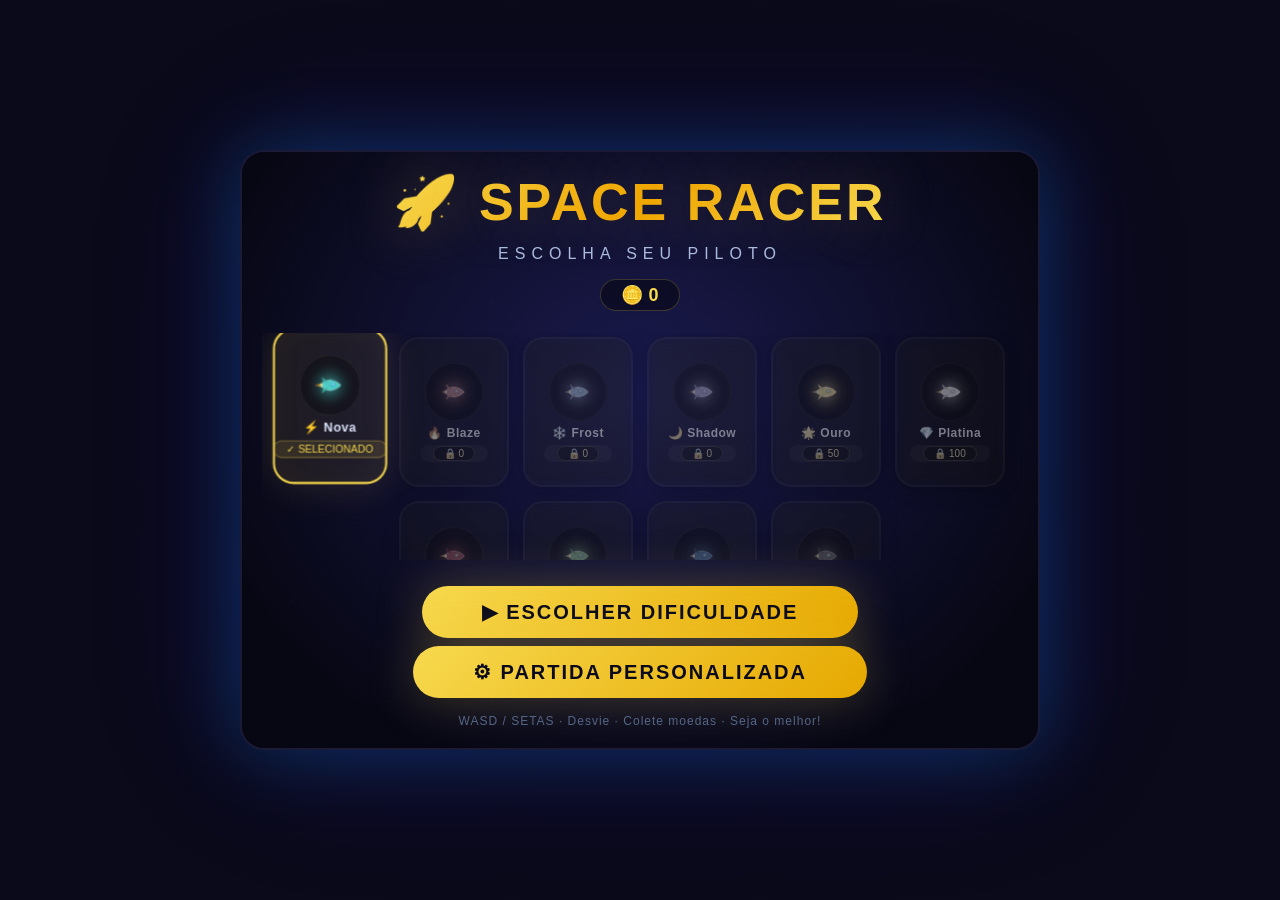
==== commit 29b78c3b: "Add files via upload" ====
--- a/dodge/index.html
+++ b/dodge/index.html
@@ -290,6 +290,83 @@
         #btnDifficultyStart { margin-top:5px; width:min(430px,88%); padding:12px; border:0; border-radius:12px; background:#fff; color:#111; font-weight:1000; cursor:pointer; letter-spacing:1px; }
         #btnDifficultyBack { background:none; border:0; color:#8d96ad; cursor:pointer; margin-top:2px; }
 
+        #customScreen{
+            background:
+                radial-gradient(circle at 15% 10%, rgba(117,137,255,.10), transparent 28%),
+                radial-gradient(circle at 88% 8%, rgba(247,217,78,.07), transparent 22%),
+                linear-gradient(180deg,#080a10 0%,#05060b 100%);
+            padding:14px;
+            overflow:hidden;
+            z-index:26;
+        }
+        #customScreen::before{
+            content:"";position:absolute;inset:0;pointer-events:none;
+            background:linear-gradient(90deg,rgba(255,255,255,.018) 1px,transparent 1px),linear-gradient(rgba(255,255,255,.014) 1px,transparent 1px);
+            background-size:36px 36px;opacity:.35;
+            mask-image:linear-gradient(to bottom,rgba(0,0,0,.55),transparent 86%);
+        }
+        .custom-shell{
+            position:relative;z-index:2;width:min(1040px,97%);height:min(568px,94%);
+            display:grid;grid-template-rows:auto 1fr auto;gap:10px;
+            padding:14px;
+            border:1px solid rgba(255,255,255,.07);border-radius:24px;
+            background:linear-gradient(180deg,rgba(12,15,24,.97),rgba(7,9,15,.97));
+            box-shadow:0 32px 100px rgba(0,0,0,.72),0 0 55px rgba(105,120,255,.06),inset 0 1px rgba(255,255,255,.045);
+            backdrop-filter:blur(18px);
+        }
+        .custom-head{display:flex;align-items:center;justify-content:space-between;gap:16px;min-width:0;padding:2px 2px 4px}
+        .custom-title-wrap{min-width:0;display:flex;align-items:flex-start;gap:12px}
+        .custom-logo-mark{width:38px;height:38px;border-radius:12px;display:grid;place-items:center;background:linear-gradient(145deg,rgba(247,217,78,.14),rgba(109,124,255,.12));border:1px solid rgba(255,255,255,.08);box-shadow:inset 0 1px rgba(255,255,255,.06),0 8px 24px rgba(0,0,0,.2);font-size:17px;flex:none}
+        .custom-eyebrow{font-size:8px;font-weight:1000;letter-spacing:2.6px;color:#6f7a90;text-transform:uppercase;margin:1px 0 4px}
+        .custom-head h2{color:#f5f7fc;font-size:24px;line-height:1;letter-spacing:1.3px;margin:0}
+        .custom-head p{color:#7f899e;font-size:9px;margin:6px 0 0;max-width:430px}
+        .custom-actions-top{display:flex;align-items:center;justify-content:flex-end;gap:6px;flex-wrap:wrap}
+        .custom-mini-btn{border:1px solid rgba(255,255,255,.07);background:rgba(255,255,255,.025);color:#c8d0df;border-radius:10px;padding:7px 10px;font-size:8px;font-weight:1000;letter-spacing:.65px;cursor:pointer;transition:.16s;box-shadow:inset 0 1px rgba(255,255,255,.025)}
+        .custom-mini-btn:hover{transform:translateY(-1px);background:rgba(255,255,255,.05);border-color:rgba(255,255,255,.14)}
+        #customPresetBalanced{color:#f6d84d;border-color:rgba(247,217,78,.17)}
+        #customPresetBoss{color:#ff9aa8;border-color:rgba(255,73,101,.14)}
+        #customPresetChaos{color:#c5b1ff;border-color:rgba(140,95,255,.15)}
+        #customSave,#customLoad{color:#aeb9cb}
+
+        .custom-main{min-height:0;display:grid;grid-template-columns:174px minmax(0,1fr);gap:10px}
+        .custom-sidebar{min-height:0;padding:8px;border:1px solid rgba(255,255,255,.06);border-radius:16px;background:rgba(255,255,255,.018);box-shadow:inset 0 1px rgba(255,255,255,.025)}
+        .custom-side-kicker{font-size:7px;font-weight:1000;letter-spacing:1.8px;color:#5f6b82;text-transform:uppercase;padding:4px 8px 9px}
+        .custom-tab{width:100%;display:flex;align-items:center;justify-content:space-between;gap:8px;padding:10px 10px;margin-bottom:5px;border:1px solid transparent;border-radius:11px;background:transparent;color:#8f9bb0;font-size:8px;font-weight:1000;letter-spacing:.9px;cursor:pointer;text-align:left;transition:.15s}
+        .custom-tab:hover{background:rgba(255,255,255,.035);color:#d7deeb}
+        .custom-tab.active{background:linear-gradient(180deg,rgba(255,255,255,.065),rgba(255,255,255,.03));border-color:rgba(255,255,255,.07);color:#f1f4fa;box-shadow:inset 0 1px rgba(255,255,255,.05),0 6px 18px rgba(0,0,0,.15)}
+        .custom-tab .tab-icon{width:23px;height:23px;display:grid;place-items:center;border-radius:7px;background:rgba(255,255,255,.04);color:#aeb9cd;font-size:10px;flex:none}
+        .custom-tab.active .tab-icon{background:rgba(247,217,78,.09);color:#f7d94e}
+        .custom-tab small{font-size:7px;color:#59667c;font-weight:900;letter-spacing:.4px}
+        .custom-side-tip{margin-top:auto;padding:9px;border-radius:11px;border:1px solid rgba(255,255,255,.05);background:rgba(255,255,255,.018);color:#68758b;font-size:7px;line-height:1.45}
+
+        .custom-content{min-width:0;min-height:0;overflow:hidden;border:1px solid rgba(255,255,255,.06);border-radius:16px;background:linear-gradient(180deg,rgba(255,255,255,.018),rgba(255,255,255,.01));box-shadow:inset 0 1px rgba(255,255,255,.02)}
+        .custom-tab-panel{display:none;height:100%;min-height:0;overflow:auto;padding:13px}.custom-tab-panel.active{display:block}
+        .custom-panel-title{display:flex;align-items:flex-end;justify-content:space-between;gap:10px;margin-bottom:11px}
+        .custom-panel-title h3{margin:0;color:#edf2fb;font-size:13px;letter-spacing:1.1px}.custom-panel-title p{margin:4px 0 0;color:#69758a;font-size:8px}.custom-status-pill{padding:5px 8px;border-radius:999px;background:rgba(255,255,255,.035);border:1px solid rgba(255,255,255,.055);font-size:7px;font-weight:1000;letter-spacing:.7px;color:#7f8da2;white-space:nowrap}
+
+        .custom-card-grid{display:grid;grid-template-columns:repeat(2,minmax(0,1fr));gap:8px}
+        .custom-setting-card{padding:10px;border-radius:12px;border:1px solid rgba(255,255,255,.055);background:rgba(255,255,255,.018);box-shadow:inset 0 1px rgba(255,255,255,.022)}
+        .custom-setting-card.span2{grid-column:1/-1}
+        .custom-setting-top{display:flex;align-items:center;justify-content:space-between;gap:8px;margin-bottom:7px}.custom-setting-top label{color:#9ca8bc;font-size:7px;font-weight:1000;letter-spacing:.85px}.custom-setting-top output,.custom-range-row output{color:#f4d83f;font-size:9px;font-weight:1000}
+        .custom-field{display:flex;flex-direction:column;gap:3px;min-width:0}.custom-field label{color:#8793a8;font-size:7px;font-weight:900;letter-spacing:.45px}
+        .custom-field input[type=number],.custom-field select{width:100%;border:1px solid rgba(255,255,255,.07);background:#0b0f18;color:#f2f5fb;border-radius:8px;padding:7px 8px;outline:none;font-size:9px}.custom-field input[type=number]:focus,.custom-field select:focus{border-color:rgba(247,217,78,.35);box-shadow:0 0 0 2px rgba(247,217,78,.04)}
+        .custom-range-row{display:grid;grid-template-columns:minmax(0,1fr) 38px;align-items:center;gap:7px}.custom-field input[type=range]{width:100%;accent-color:#f7d94e;height:14px}
+        .custom-divider{height:1px;background:linear-gradient(90deg,transparent,rgba(255,255,255,.07),transparent);margin:11px 0}
+        .custom-mini-grid{display:grid;grid-template-columns:repeat(3,minmax(0,1fr));gap:8px}
+        .custom-chip-card{padding:9px;border-radius:11px;border:1px solid rgba(255,255,255,.05);background:rgba(255,255,255,.017)}.custom-chip-card strong{display:block;color:#eff2f8;font-size:10px}.custom-chip-card span{color:#69768b;font-size:7px}
+        .custom-checks{display:grid;grid-template-columns:1fr 1fr 1fr;gap:7px}.custom-check{display:flex;align-items:center;gap:7px;padding:9px;border:1px solid rgba(255,255,255,.05);background:rgba(255,255,255,.016);border-radius:10px;cursor:pointer}.custom-check input{accent-color:#f7d94e}.custom-check span{color:#b5bfd0;font-size:8px;font-weight:800;line-height:1.25}
+
+        .custom-attack-head{display:flex;align-items:flex-end;justify-content:space-between;gap:12px;margin-bottom:10px}.custom-attack-tools{display:flex;gap:5px}.custom-attack-tools button{border:1px solid rgba(255,255,255,.06);border-radius:8px;padding:6px 9px;background:rgba(255,255,255,.025);color:#9eabbe;font-size:7px;font-weight:1000;cursor:pointer}.custom-attack-tools button:hover{background:rgba(255,255,255,.05);color:#eef2f9}
+        .custom-attack-list{display:grid;grid-template-columns:repeat(2,minmax(0,1fr));gap:7px;overflow:auto;padding:1px 2px 4px;max-height:calc(100% - 92px)}
+        .custom-attack-card{display:flex;align-items:center;gap:7px;min-height:40px;padding:7px 9px;border:1px solid rgba(255,255,255,.05);border-radius:10px;background:rgba(255,255,255,.016);cursor:pointer;transition:.14s}.custom-attack-card:hover{background:rgba(255,255,255,.04);border-color:rgba(255,255,255,.11);transform:translateY(-1px)}.custom-attack-card:has(input:checked){border-color:rgba(247,217,78,.34);background:rgba(247,217,78,.045);box-shadow:0 0 18px rgba(247,217,78,.035)}
+        .custom-attack-card input{accent-color:#f7d94e}.custom-attack-card .atk-id{width:20px;color:#58647a;font-size:7px;font-weight:1000;text-align:center}.custom-attack-card .atk-name{flex:1;color:#dfe5f1;font-size:8px;font-weight:900;line-height:1.15}.custom-attack-card .atk-tag{font-size:6px;font-weight:1000;letter-spacing:.6px;padding:2px 5px;border-radius:5px;background:rgba(255,255,255,.045);color:#7e8ba1}.custom-attack-card.super .atk-tag{color:#ff9aa6;background:rgba(255,60,85,.075)}.custom-attack-card.normal .atk-tag{color:#7edfff;background:rgba(50,180,255,.06)}
+        .custom-preview{margin-top:10px;padding:9px 10px;border-radius:11px;background:linear-gradient(135deg,rgba(247,217,78,.055),rgba(109,124,255,.035));border:1px solid rgba(247,217,78,.08)}.custom-preview-title{color:#e6c93a;font-size:7px;font-weight:1000;letter-spacing:1.3px}.custom-preview-text{color:#818ca0;font-size:8px;line-height:1.35;margin-top:3px}
+
+        .custom-footer{display:grid;grid-template-columns:auto 1fr auto;align-items:center;gap:9px;padding-top:2px}.custom-footer-note{color:#566378;font-size:7px;line-height:1.3}.custom-start-btn{border:0;border-radius:11px;padding:11px 16px;font-size:9px;font-weight:1000;letter-spacing:1px;cursor:pointer;transition:.16s}.custom-start-btn:hover{transform:translateY(-1px);filter:brightness(1.04)}#btnCustomStart{background:linear-gradient(135deg,#f8dc58,#e9ad13);color:#10110d;box-shadow:0 12px 28px rgba(247,217,78,.1)}#btnCustomBossTest{background:rgba(255,255,255,.035);color:#f0b2bb;border:1px solid rgba(255,80,105,.14)}
+        #btnCustomBack{margin:0;background:transparent;border:0;color:#7f8ca0;cursor:pointer;font-size:8px;padding:8px 4px}#btnCustomBack:hover{color:#d3d9e4}
+        .custom-key-hint{display:inline-flex;align-items:center;gap:4px}.custom-key{padding:2px 5px;border:1px solid rgba(255,255,255,.08);border-bottom-color:rgba(255,255,255,.15);border-radius:5px;background:rgba(255,255,255,.03);font-size:6px;color:#8b97aa}
+        @media (max-width: 820px){.custom-main{grid-template-columns:1fr}.custom-sidebar{display:flex;gap:5px;overflow:auto}.custom-side-kicker,.custom-side-tip{display:none}.custom-tab{min-width:145px;margin:0}.custom-footer{grid-template-columns:auto 1fr}.custom-footer .footer-start-wrap{grid-column:2;display:flex;justify-content:flex-end}.custom-footer .footer-start-wrap .custom-start-btn{flex:1;max-width:220px}.custom-head{align-items:flex-start}.custom-actions-top{max-width:52%}}
+        @media (max-width: 620px){.custom-shell{height:96%;width:97%;padding:10px;border-radius:18px}.custom-head{flex-direction:column;gap:8px}.custom-actions-top{max-width:none;width:100%;justify-content:flex-start}.custom-card-grid,.custom-checks,.custom-attack-list{grid-template-columns:1fr}.custom-mini-grid{grid-template-columns:1fr 1fr}.custom-setting-card.span2{grid-column:auto}.custom-footer{grid-template-columns:1fr}.custom-footer .footer-start-wrap{grid-column:auto}.custom-footer-note{display:none}}
         #gameOverScreen {
             background: radial-gradient(ellipse at center, #1a0a0a 0%, #0a0510 100%);
             gap: 10px;
@@ -470,60 +547,13 @@
             border-color: #ffd700;
             box-shadow: 0 0 60px rgba(247, 217, 78, 0.4);
         }
-        #bossBarContainer {
-            display: none !important;
-            position: absolute;
-            bottom: 50px;
-            left: 50%;
-            transform: translateX(-50%);
-            width: 70%;
-            max-width: 500px;
-            height: 22px;
-            background: rgba(0, 0, 0, 0.7);
-            border-radius: 20px;
-            border: 2px solid rgba(255, 68, 102, 0.4);
-            backdrop-filter: blur(4px);
-            z-index: 10;
-            display: none;
-            overflow: hidden;
-            box-shadow: 0 0 40px rgba(255, 68, 102, 0.2);
-        }
-        #bossBarFill {
-            height: 100%;
-            width: 100%;
-            background: linear-gradient(90deg, #ff4466, #ff6b6b);
-            border-radius: 20px;
-            transition: width 0.2s ease;
-            box-shadow: inset 0 0 20px rgba(255, 100, 100, 0.3);
-        }
-        #bossName {
-            position: absolute;
-            top: -26px;
-            left: 50%;
-            transform: translateX(-50%);
-            color: #ff6b6b;
-            font-size: 16px;
-            font-weight: 700;
-            letter-spacing: 2px;
-            text-shadow: 0 0 20px rgba(255, 68, 102, 0.5);
-            white-space: nowrap;
-        }
-        #bossPlayerHP { position:absolute; left:50%; bottom:14px; transform:translateX(-50%); width:82%; max-width:620px; z-index:18; display:none; pointer-events:none; }
-        #bossPlayerHP .hp-title { color:#fff; font-size:12px; font-weight:900; letter-spacing:2px; text-align:center; margin-bottom:5px; text-shadow:0 2px 8px #000; }
-        #bossPlayerHP .hp-bars { display:flex; gap:3px; height:20px; }
-        #bossPlayerHP .hp-segment { flex:1; min-width:6px; border:2px solid rgba(255,255,255,.35); border-radius:5px; background:#171717; box-shadow:0 0 8px rgba(0,0,0,.6); transition:background .15s, transform .12s, box-shadow .12s; }
-        #bossPlayerHP .hp-segment.full { background:linear-gradient(90deg,#20e070,#8cff5a); border-color:#b7ffb0; box-shadow:0 0 10px rgba(50,255,100,.45); }
-        #bossPlayerHP .hp-segment.lost { background:#171717; }
-        #bossPlayerHP.danger .hp-segment.full { animation:hpDanger .11s infinite alternate; }
-        @keyframes hpDanger { from { transform:scaleY(1) translateX(-1px); filter:brightness(1); } to { transform:scaleY(1.32) translateX(1px); filter:brightness(2.4); } }
-        #bossPlayerHP.danger .hp-segment:last-child { background:linear-gradient(90deg,#ff1e2d,#ff7a18); border-color:#ff4b4b; box-shadow:0 0 22px rgba(255,30,45,.9); }
-        #bossPlayerHP.danger .hp-title { color:#ff4040; animation:dangerText .18s infinite alternate; }
-        @keyframes dangerText { from { transform:scale(1); } to { transform:scale(1.08); } }
-        #gameContainer.boss-danger canvas { animation:bossShake .055s infinite alternate; }
-        #gameContainer.boss-danger { box-shadow:0 0 55px rgba(255,0,30,.95),0 0 140px rgba(255,0,30,.65), inset 0 0 55px rgba(255,0,30,.22); animation:dangerFrame .16s infinite alternate; }
-        @keyframes bossShake { from { transform:translate(-4px,2px) rotate(-0.15deg); } to { transform:translate(4px,-2px) rotate(0.15deg); } }
-        @keyframes dangerFrame { from { filter:brightness(1); } to { filter:brightness(1.18); } }
-
+        #bossBarContainer{position:absolute;top:9px;left:50%;transform:translateX(-50%);width:min(500px,72%);padding:3px 5px;display:none;z-index:22;pointer-events:none;background:rgba(0,0,0,.26);border:1px solid rgba(255,255,255,.13);border-radius:7px;box-shadow:0 3px 10px rgba(0,0,0,.25);backdrop-filter:none;overflow:hidden}
+        #bossBarContainer:after{content:none}@keyframes bossHudSweep{from{opacity:1}to{opacity:1}}
+        #bossHudTop{position:relative;display:flex;align-items:center;justify-content:space-between;gap:10px;margin-bottom:7px}#bossName{position:static;transform:none;color:#fff;font-size:13px;font-weight:1000;letter-spacing:2px;text-shadow:0 0 16px rgba(255,70,90,.55)}#bossName .boss-type{color:#ff6b7d}#bossPhaseLabel{font-size:10px;font-weight:1000;letter-spacing:1.5px;padding:4px 8px;border-radius:999px;color:#d8def0;background:rgba(255,255,255,.06);border:1px solid rgba(255,255,255,.12)}#bossHpValue{font-size:12px;font-weight:1000;color:#fff;white-space:nowrap}
+        #bossBarTrack{position:relative;height:16px;background:#12050a;border:1px solid rgba(255,255,255,.14);border-radius:999px;overflow:hidden;box-shadow:inset 0 0 16px rgba(0,0,0,.8)}#bossBarFill{height:100%;width:100%;background:linear-gradient(90deg,#ff2146,#ff6677,#ff9a62);border-radius:999px;transition:width .18s cubic-bezier(.22,.75,.15,1);box-shadow:0 0 18px rgba(255,45,70,.5);position:relative}#bossBarFill:after{content:'';position:absolute;inset:0;background:linear-gradient(90deg,transparent,rgba(255,255,255,.35),transparent);transform:translateX(-100%);animation:barGlint 1.6s linear infinite}@keyframes barGlint{to{transform:translateX(100%)}}
+        #bossBarTicks{position:absolute;inset:0;display:flex;justify-content:space-between}#bossBarTicks span{width:1px;background:rgba(255,255,255,.17)}#bossAttackLabel{position:relative;margin-top:6px;min-height:11px;font-size:9px;font-weight:900;letter-spacing:1.4px;text-transform:uppercase;color:#93a0bd}#bossAttackLabel strong{color:#fff}
+        #bossPlayerHP{position:absolute;left:50%;bottom:9px;transform:translateX(-50%);width:min(430px,70%);z-index:22;display:none;pointer-events:none}#bossPlayerHP .player-hud-shell{padding:2px 4px 3px;border-radius:5px;background:rgba(0,0,0,.28);border:1px solid rgba(255,255,255,.1);box-shadow:none;backdrop-filter:none}#bossPlayerHP .hp-title-row{display:flex;align-items:center;justify-content:space-between;margin-bottom:2px}#bossPlayerHP .hp-title{font-size:7px;font-weight:900;letter-spacing:1.2px;color:#d9dfeb}#bossPlayerHP .hp-value{font-size:8px;font-weight:900;letter-spacing:.7px;color:#e7ebf2}#bossPlayerHP .hp-caption{display:none}#bossPlayerHP .hp-bars{display:flex;gap:2px;height:6px}#bossPlayerHP .hp-segment{flex:1;min-width:2px;border:1px solid rgba(255,255,255,.1);border-radius:2px;background:#0d1118;box-shadow:none;transition:.12s}#bossPlayerHP .hp-segment.full{background:#63d38b;border-color:rgba(180,255,205,.35);box-shadow:none}
+        #dangerOverlay{position:absolute;inset:0;z-index:20;pointer-events:none;opacity:0;transition:opacity .2s}#dangerOverlay:before{content:'';position:absolute;inset:0;background:radial-gradient(circle,transparent 45%,rgba(255,20,30,.10) 78%,rgba(255,20,30,.20) 100%)}#dangerOverlay:after{content:'';position:absolute;inset:7px;border:1px solid rgba(255,70,80,.16);border-radius:14px;box-shadow:inset 0 0 18px rgba(255,0,20,.08)}#dangerBanner{position:absolute;left:50%;bottom:54px;transform:translateX(-50%) translateY(4px);opacity:0;z-index:23;color:#ff9fa8;font-size:8px;font-weight:900;letter-spacing:2px;padding:2px 6px;background:rgba(20,0,4,.55);border:1px solid rgba(255,100,110,.2);border-radius:4px;transition:.2s;pointer-events:none}.boss-phase-2 #bossBarContainer{border-color:rgba(255,210,65,.24)}.boss-phase-3 #bossBarContainer{border-color:rgba(255,45,75,.32);box-shadow:0 3px 14px rgba(255,30,60,.12)}#gameContainer.boss-danger #dangerOverlay{opacity:1;animation:dangerPulse .75s infinite alternate}#gameContainer.boss-danger #dangerBanner{opacity:1;transform:translateX(-50%) translateY(0);animation:dangerBannerPulse .75s infinite alternate}#bossPlayerHP.danger .player-hud-shell{border-color:rgba(255,90,100,.38);box-shadow:none}#bossPlayerHP.danger .hp-segment.full{background:#e55b68;border-color:rgba(255,170,180,.45);box-shadow:none;animation:hpDanger .38s infinite alternate}#bossPlayerHP.danger .hp-title,#bossPlayerHP.danger .hp-value{color:#ffb2b9;text-shadow:none}#bossPlayerHP.danger .hp-bars:after{content:'';position:absolute;left:0;right:0;bottom:0;height:1px;background:rgba(255,80,90,.24)}@keyframes hpDanger{from{opacity:.72}to{opacity:1}}@keyframes dangerPulse{from{filter:brightness(1)}to{filter:brightness(1.035)}}@keyframes dangerBannerPulse{from{opacity:.55}to{opacity:.95}}#gameContainer.boss-danger{box-shadow:0 0 30px rgba(255,0,30,.25),inset 0 0 28px rgba(255,0,30,.08)}#gameContainer.boss-danger canvas{animation:none}@keyframes bossShake{from{transform:none}to{transform:none}}
         #bossVictoryScreen { gap:12px; text-align:center; background:radial-gradient(circle at 50% 38%,rgba(255,216,77,.12),transparent 35%),rgba(2,4,12,.94); }
         .victory-card { width:min(560px,92%); padding:28px 24px 24px; border:1px solid rgba(255,216,77,.25); border-radius:22px; background:linear-gradient(180deg,rgba(20,24,38,.96),rgba(6,8,16,.96)); box-shadow:0 20px 80px rgba(0,0,0,.55),0 0 45px rgba(255,216,77,.08); position:relative; overflow:hidden; }
         .victory-card:before { content:""; position:absolute; inset:0; background:linear-gradient(110deg,transparent 20%,rgba(255,255,255,.045) 50%,transparent 80%); transform:translateX(-120%); animation:victorySweep 2.2s ease-in-out infinite; pointer-events:none; }
@@ -686,12 +716,8 @@
             </div>
         </div>
 
-        <div id="bossPlayerHP"><div class="hp-title">♥ HP — <span id="bossPlayerHPText">20 / 20</span></div><div class="hp-bars"><div class="hp-segment"></div><div class="hp-segment"></div><div class="hp-segment"></div><div class="hp-segment"></div><div class="hp-segment"></div><div class="hp-segment"></div><div class="hp-segment"></div><div class="hp-segment"></div><div class="hp-segment"></div><div class="hp-segment"></div><div class="hp-segment"></div><div class="hp-segment"></div><div class="hp-segment"></div><div class="hp-segment"></div><div class="hp-segment"></div><div class="hp-segment"></div><div class="hp-segment"></div><div class="hp-segment"></div><div class="hp-segment"></div><div class="hp-segment"></div></div></div>
-
-        <div id="bossBarContainer">
-            <div id="bossName">👾 BOSS</div>
-            <div id="bossBarFill" style="width:100%;"></div>
-        </div>
+        <div id="bossPlayerHP"><div class="player-hud-shell"><div class="hp-title-row"><div><div class="hp-title">HP</div></div><div class="hp-value" id="bossPlayerHPText">20 / 20</div></div><div class="hp-bars"><div class="hp-segment"></div><div class="hp-segment"></div><div class="hp-segment"></div><div class="hp-segment"></div><div class="hp-segment"></div><div class="hp-segment"></div><div class="hp-segment"></div><div class="hp-segment"></div><div class="hp-segment"></div><div class="hp-segment"></div><div class="hp-segment"></div><div class="hp-segment"></div><div class="hp-segment"></div><div class="hp-segment"></div><div class="hp-segment"></div><div class="hp-segment"></div><div class="hp-segment"></div><div class="hp-segment"></div><div class="hp-segment"></div><div class="hp-segment"></div></div></div></div>
+        <div id="bossBarContainer"><div id="bossHudTop"><div id="bossName">👑 <span class="boss-type">BOSS</span> LVL 5</div><div id="bossPhaseLabel">PHASE 1</div><div id="bossHpValue">30 / 30 HP</div></div><div id="bossBarTrack"><div id="bossBarFill" style="width:100%"></div><div id="bossBarTicks"><span></span><span></span><span></span><span></span><span></span><span></span><span></span><span></span><span></span></div></div><div id="bossAttackLabel">ATAQUE ATUAL · <strong>ANALISANDO...</strong></div></div><div id="dangerOverlay"></div><div id="dangerBanner">♡ 1 HP</div>
 
         <div id="joystickArea">
             <div id="joystickKnob"></div>
@@ -702,7 +728,10 @@
             <div class="subtitle">Escolha seu <span>piloto</span></div>
             <div class="coin-balance">🪙 <span id="balanceAmount">0</span></div>
             <div class="char-grid" id="charGrid"></div>
-            <button class="btn-start" id="btnStart">▶ ESCOLHER DIFICULDADE</button>
+            <div style="display:flex;gap:8px;position:relative;z-index:2;flex-wrap:wrap;justify-content:center;">
+                <button class="btn-start" id="btnStart">▶ ESCOLHER DIFICULDADE</button>
+                <button class="btn-start" id="btnCustom">⚙ PARTIDA PERSONALIZADA</button>
+            </div>
             <div class="hint">WASD / SETAS · Desvie · Colete <span id="secretM">m</span>oedas · Seja o melhor!</div>
         </div>
 
@@ -718,35 +747,131 @@
 
         <div id="difficultyScreen" class="screen">
             <h2>ESCOLHA A DIFICULDADE</h2>
-            <div class="diff-sub">quanto mais baixo, pior 😈</div>
+            <div class="diff-sub">velocidade fixa · desafio por inimigos, ataques e boss</div>
             <div class="difficulty-list" id="difficultyList">
                 <div class="difficulty-option diff-easy" data-diff="easy">
-                    <span>🟢 EASY</span><small>75% · combo 10x</small>
-                    <div class="difficulty-tooltip"><div class="tt-title"><span>🟢 EASY</span><span class="tt-badge">TRANQUILO</span></div><div class="tt-grid"><div class="tt-row"><span>Velocidade</span><strong>75%</strong></div><div class="tt-row"><span>Seu HP</span><strong>20</strong></div><div class="tt-row"><span>Recarga da bala</span><strong>5s</strong></div><div class="tt-row"><span>Janela da bala</span><strong>3s</strong></div><div class="tt-row"><span>Combo máximo</span><strong>10x</strong></div><div class="tt-row"><span>Boss</span><strong>30 HP · 4 hits</strong></div></div><div class="tt-note">A opção mais fácil. Tudo acontece mais devagar e você tem bastante tempo para pegar as balas douradas. Os ataques do boss são mais leves.</div></div>
+                    <span>🟢 EASY</span><small>6 inimigos · streak 2x</small>
+                    <div class="difficulty-tooltip"><div class="tt-title"><span>🟢 EASY</span><span class="tt-badge">TRANQUILO</span></div><div class="tt-grid"><div class="tt-row"><span>Inimigos na tela</span><strong>até 6</strong></div><div class="tt-row"><span>Novo inimigo</span><strong>~1,7s</strong></div><div class="tt-row"><span>Ataques</span><strong>mais simples</strong></div><div class="tt-row"><span>Streak</span><strong>2x · janela 7s</strong></div><div class="tt-row"><span>Bala do boss</span><strong>4s · fica 6s</strong></div><div class="tt-row"><span>Seu HP no boss</span><strong>20</strong></div><div class="tt-row"><span>Boss</span><strong>30 HP · 4 acertos</strong></div><div class="tt-row"><span>Perfect automático</span><strong>a cada 18s</strong></div></div><div class="tt-note">Poucos inimigos e mais tempo para reagir. O boss usa padrões básicos, ataca com intervalos maiores e não tem superataques.</div></div>
                 </div>
                 <div class="difficulty-option diff-normal selected" data-diff="normal">
-                    <span>🟡 NORMAL</span><small>85% · combo 5x</small>
-                    <div class="difficulty-tooltip"><div class="tt-title"><span>🟡 NORMAL</span><span class="tt-badge">PADRÃO</span></div><div class="tt-grid"><div class="tt-row"><span>Velocidade</span><strong>85%</strong></div><div class="tt-row"><span>Seu HP</span><strong>20</strong></div><div class="tt-row"><span>Recarga da bala</span><strong>7s</strong></div><div class="tt-row"><span>Janela da bala</span><strong>3s</strong></div><div class="tt-row"><span>Combo máximo</span><strong>5x</strong></div><div class="tt-row"><span>Boss</span><strong>35 HP · 5 hits</strong></div></div><div class="tt-note">A experiência padrão. A velocidade é moderada e a rajada diagonal do boss é desativada para deixar os desvios mais previsíveis.</div></div>
+                    <span>🟡 NORMAL</span><small>8 inimigos · streak 3x</small>
+                    <div class="difficulty-tooltip"><div class="tt-title"><span>🟡 NORMAL</span><span class="tt-badge">PADRÃO</span></div><div class="tt-grid"><div class="tt-row"><span>Inimigos na tela</span><strong>até 8</strong></div><div class="tt-row"><span>Novo inimigo</span><strong>~1,4s</strong></div><div class="tt-row"><span>Ataques</span><strong>mistos</strong></div><div class="tt-row"><span>Streak</span><strong>3x · janela 6,5s</strong></div><div class="tt-row"><span>Bala do boss</span><strong>5s · fica 5s</strong></div><div class="tt-row"><span>Seu HP no boss</span><strong>20</strong></div><div class="tt-row"><span>Boss</span><strong>40 HP · 5 acertos</strong></div><div class="tt-row"><span>Perfect automático</span><strong>a cada 22s</strong></div></div><div class="tt-note">Ritmo padrão com inimigos de tipos diferentes. O boss combina padrões básicos e de perseguição, mas não usa superataques.</div></div>
                 </div>
                 <div class="difficulty-option diff-hard" data-diff="hard">
-                    <span>🟠 DIFÍCIL</span><small>90% · combo 5x</small>
-                    <div class="difficulty-tooltip"><div class="tt-title"><span>🟠 DIFÍCIL</span><span class="tt-badge">DESAFIO</span></div><div class="tt-grid"><div class="tt-row"><span>Velocidade</span><strong>90%</strong></div><div class="tt-row"><span>Seu HP</span><strong>20</strong></div><div class="tt-row"><span>Recarga da bala</span><strong>10s</strong></div><div class="tt-row"><span>Janela da bala</span><strong>3s</strong></div><div class="tt-row"><span>Combo máximo</span><strong>5x</strong></div><div class="tt-row"><span>Boss</span><strong>45 HP · 7 hits</strong></div></div><div class="tt-note">Mantém a base do Normal, mas acelera tudo e aumenta o intervalo entre suas oportunidades de atacar o boss.</div></div>
+                    <span>🟠 DIFÍCIL</span><small>10 inimigos · streak 4x</small>
+                    <div class="difficulty-tooltip"><div class="tt-title"><span>🟠 DIFÍCIL</span><span class="tt-badge">DESAFIO</span></div><div class="tt-grid"><div class="tt-row"><span>Inimigos na tela</span><strong>até 10</strong></div><div class="tt-row"><span>Novo inimigo</span><strong>~1,2s</strong></div><div class="tt-row"><span>Ataques</span><strong>tanques e bombas</strong></div><div class="tt-row"><span>Streak</span><strong>4x · janela 5,5s</strong></div><div class="tt-row"><span>Bala do boss</span><strong>6s · fica 4,5s</strong></div><div class="tt-row"><span>Seu HP no boss</span><strong>18</strong></div><div class="tt-row"><span>Boss</span><strong>52 HP · 6 acertos</strong></div><div class="tt-row"><span>Superataques</span><strong>raros · fase 2+</strong></div></div><div class="tt-note">Mais inimigos pressionam ao mesmo tempo. O boss ganha padrões avançados e pode usar um superataque ocasional a partir da segunda fase.</div></div>
                 </div>
                 <div class="difficulty-option diff-insane" data-diff="insane">
-                    <span>🔴 INSANO</span><small>100% · combo 3x · você 15 HP</small>
-                    <div class="difficulty-tooltip"><div class="tt-title"><span>🔴 INSANO</span><span class="tt-badge">MUITO DIFÍCIL</span></div><div class="tt-grid"><div class="tt-row"><span>Velocidade</span><strong>100%</strong></div><div class="tt-row"><span>Seu HP</span><strong>15</strong></div><div class="tt-row"><span>Recarga da bala</span><strong>15s</strong></div><div class="tt-row"><span>Janela da bala</span><strong>3s</strong></div><div class="tt-row"><span>Combo máximo</span><strong>3x</strong></div><div class="tt-row"><span>Boss</span><strong>50 HP · 9 hits</strong></div></div><div class="tt-note">Velocidade normal do jogo, menos HP para você e ataques completos do boss. A batalha começa a exigir bastante precisão.</div></div>
+                    <span>🔴 INSANO</span><small>12 inimigos · streak 5x</small>
+                    <div class="difficulty-tooltip"><div class="tt-title"><span>🔴 INSANO</span><span class="tt-badge">MUITO DIFÍCIL</span></div><div class="tt-grid"><div class="tt-row"><span>Inimigos na tela</span><strong>até 12</strong></div><div class="tt-row"><span>Novo inimigo</span><strong>~1s</strong></div><div class="tt-row"><span>Ataques</span><strong>mais projéteis</strong></div><div class="tt-row"><span>Streak</span><strong>5x · janela 5s</strong></div><div class="tt-row"><span>Bala do boss</span><strong>7s · fica 4s</strong></div><div class="tt-row"><span>Seu HP no boss</span><strong>16</strong></div><div class="tt-row"><span>Boss</span><strong>64 HP · 7 acertos</strong></div><div class="tt-row"><span>Superataques</span><strong>ocasionais · fase 2+</strong></div></div><div class="tt-note">O número de inimigos e a mistura de ataques aumentam. O boss pode manter dois padrões ativos e usar superataques nas fases finais.</div></div>
                 </div>
                 <div class="difficulty-option diff-master" data-diff="master">
-                    <span>🟣 MESTRE</span><small>125% · combo 2x · você 10 HP</small>
-                    <div class="difficulty-tooltip"><div class="tt-title"><span>🟣 MESTRE</span><span class="tt-badge">EXTREMO</span></div><div class="tt-grid"><div class="tt-row"><span>Velocidade</span><strong>125%</strong></div><div class="tt-row"><span>Seu HP</span><strong>10</strong></div><div class="tt-row"><span>Recarga da bala</span><strong>20s</strong></div><div class="tt-row"><span>Janela da bala</span><strong>3s</strong></div><div class="tt-row"><span>Combo máximo</span><strong>2x</strong></div><div class="tt-row"><span>Arena</span><strong>+12%</strong></div><div class="tt-row"><span>Boss</span><strong>75 HP · 12 hits</strong></div></div><div class="tt-note">Tudo fica 25% mais rápido, sua vida cai para 10 HP e a arena aumenta. Os padrões do boss ficam mais imprevisíveis.</div></div>
+                    <span>🟣 MESTRE</span><small>14 inimigos · streak 7x</small>
+                    <div class="difficulty-tooltip"><div class="tt-title"><span>🟣 MESTRE</span><span class="tt-badge">EXTREMO</span></div><div class="tt-grid"><div class="tt-row"><span>Inimigos na tela</span><strong>até 14</strong></div><div class="tt-row"><span>Novo inimigo</span><strong>~0,9s</strong></div><div class="tt-row"><span>Ataques</span><strong>pressão alta</strong></div><div class="tt-row"><span>Streak</span><strong>7x · janela 4,5s</strong></div><div class="tt-row"><span>Bala do boss</span><strong>8s · fica 3,5s</strong></div><div class="tt-row"><span>Seu HP no boss</span><strong>12</strong></div><div class="tt-row"><span>Boss</span><strong>82 HP · 9 acertos</strong></div><div class="tt-row"><span>Superataques</span><strong>frequentes · fase 2+</strong></div></div><div class="tt-note">O boss mistura padrões mais complexos, lança mais projéteis e pode sobrepor dois ataques. A arena cresce um pouco para manter espaço de manobra.</div></div>
                 </div>
                 <div class="difficulty-option diff-secret" data-diff="secret">
-                    <span>⚫ ???</span><small>150% · combo 1x · você 1 HP</small>
-                    <div class="difficulty-tooltip"><div class="tt-title"><span>⚫ ???</span><span class="tt-badge">VOCÊ FOI AVISADO</span></div><div class="tt-grid"><div class="tt-row"><span>Velocidade</span><strong>150%</strong></div><div class="tt-row"><span>Seu HP</span><strong>1</strong></div><div class="tt-row"><span>Recarga da bala</span><strong>30s</strong></div><div class="tt-row"><span>Janela da bala</span><strong>3s</strong></div><div class="tt-row"><span>Combo máximo</span><strong>1x</strong></div><div class="tt-row"><span>Arena</span><strong>+40%</strong></div><div class="tt-row"><span>Boss</span><strong>100 HP · 15 hits</strong></div></div><div class="tt-note">😈 A dificuldade secreta. Um único hit acaba com você. O jogo corre a 150%, a arena é 40% maior e sua oportunidade de atacar aparece só a cada 30 segundos.</div></div>
+                    <span>⚫ ???</span><small>16 inimigos · streak 10x</small>
+                    <div class="difficulty-tooltip"><div class="tt-title"><span>⚫ ???</span><span class="tt-badge">VOCÊ FOI AVISADO</span></div><div class="tt-grid"><div class="tt-row"><span>Inimigos na tela</span><strong>até 16</strong></div><div class="tt-row"><span>Novo inimigo</span><strong>~0,8s</strong></div><div class="tt-row"><span>Ataques</span><strong>todos os tipos</strong></div><div class="tt-row"><span>Streak</span><strong>10x · janela 4s</strong></div><div class="tt-row"><span>Bala do boss</span><strong>9s · fica 3s</strong></div><div class="tt-row"><span>Seu HP no boss</span><strong>5</strong></div><div class="tt-row"><span>Boss</span><strong>110 HP · 12 acertos</strong></div><div class="tt-row"><span>Superataques</span><strong>desde a fase 1</strong></div></div><div class="tt-note">Desafio máximo: todos os tipos de inimigo, três padrões simultâneos e superataques desde o início. A velocidade global continua em 100%; a dificuldade vem dos padrões e da pressão.</div></div>
                 </div>
             </div>
             <button id="btnDifficultyStart">▶ COMEÇAR</button>
             <button id="btnDifficultyBack">← Voltar para skins</button>
+        </div>
+
+        <div id="customScreen" class="screen">
+            <div class="custom-shell">
+                <div class="custom-head">
+                    <div class="custom-title-wrap">
+                        <div class="custom-logo-mark">⚙</div>
+                        <div>
+                            <div class="custom-eyebrow">CUSTOM LOADOUT</div>
+                            <h2>PARTIDA PERSONALIZADA</h2>
+                            <p>Controle o essencial. O resto fica fora do caminho.</p>
+                        </div>
+                    </div>
+                    <div class="custom-actions-top">
+                        <button class="custom-mini-btn" id="customPresetBalanced">BALANCEADO</button>
+                        <button class="custom-mini-btn" id="customPresetBoss">BOSS TEST</button>
+                        <button class="custom-mini-btn" id="customPresetChaos">CAOS</button>
+                        <button class="custom-mini-btn" id="customSave">SALVAR</button>
+                        <button class="custom-mini-btn" id="customLoad">CARREGAR</button>
+                    </div>
+                </div>
+
+                <div class="custom-main">
+                    <aside class="custom-sidebar">
+                        <div class="custom-side-kicker">CONFIGURAÇÃO</div>
+                        <button class="custom-tab active" data-custom-tab="game"><span style="display:flex;align-items:center;gap:8px"><span class="tab-icon">◈</span><span>JOGABILIDADE</span></span><small>01</small></button>
+                        <button class="custom-tab" data-custom-tab="boss"><span style="display:flex;align-items:center;gap:8px"><span class="tab-icon">♛</span><span>BOSS</span></span><small>02</small></button>
+                        <button class="custom-tab" data-custom-tab="ai"><span style="display:flex;align-items:center;gap:8px"><span class="tab-icon">◎</span><span>IA & FASES</span></span><small>03</small></button>
+                        <button class="custom-tab" data-custom-tab="attacks"><span style="display:flex;align-items:center;gap:8px"><span class="tab-icon">✦</span><span>ATAQUES</span></span><small>04</small></button>
+                        <div class="custom-side-tip">Dica: use <span class="custom-key-hint"><span class="custom-key">ENTER</span> para iniciar</span> e <span class="custom-key">ESC</span> para voltar.</div>
+                    </aside>
+
+                    <section class="custom-content">
+                        <div class="custom-tab-panel active" data-custom-panel="game">
+                            <div class="custom-panel-title"><div><h3>JOGABILIDADE</h3><p>Os ajustes que mais mudam a sensação da partida.</p></div><div class="custom-status-pill">BASE</div></div>
+                            <div class="custom-card-grid">
+                                <div class="custom-setting-card"><div class="custom-setting-top"><label>VELOCIDADE DA CORRIDA</label><output id="customSpeedOut">100%</output></div><input id="customSpeed" type="range" min="0.25" max="2.5" step="0.05" value="1"></div>
+                                <div class="custom-setting-card"><div class="custom-setting-top"><label>COMBO MÁXIMO</label><output id="customComboOut">5x</output></div><input id="customCombo" type="range" min="1" max="20" step="1" value="5"></div>
+                                <div class="custom-setting-card"><div class="custom-setting-top"><label>ARENA</label><output id="customArenaOut">100%</output></div><input id="customArena" type="range" min="60" max="200" step="5" value="100"></div>
+                                <div class="custom-setting-card"><div class="custom-setting-top"><label>IA / INTENSIDADE</label><output id="customAIOut">5</output></div><input id="customAI" type="range" min="0" max="10" step="1" value="5"></div>
+                                <div class="custom-setting-card"><div class="custom-setting-top"><label>BOSS SPEED</label><output id="customBossSpeedOut">100%</output></div><input id="customBossSpeed" type="range" min="0.5" max="2" step="0.05" value="1"></div>
+                                <div class="custom-setting-card"><div class="custom-setting-top"><label>VELOCIDADE DA ALMA</label><output id="customPlayerBossSpeedOut">3.8</output></div><input id="customPlayerBossSpeed" type="range" min="1.5" max="9" step="0.1" value="3.8"></div>
+                                <div class="custom-setting-card" style="display:flex;align-items:center;gap:9px"><div class="custom-field" style="flex:1"><label>SEU HP</label><input id="customPlayerHp" type="number" min="1" max="50" value="20"></div><div style="color:#5e6a80;font-size:7px;line-height:1.4;max-width:120px">Mais HP = maior margem para erro.</div></div>
+                                <div class="custom-setting-card"><div class="custom-setting-top"><label>FASE 2 EM</label><output id="customPhase2Out">66%</output></div><input id="customPhase2" type="range" min="40" max="80" step="1" value="66"></div>
+                                <div class="custom-setting-card"><div class="custom-setting-top"><label>FASE 3 EM</label><output id="customPhase3Out">33%</output></div><input id="customPhase3" type="range" min="10" max="60" step="1" value="33"></div>
+                            </div>
+                        </div>
+
+                        <div class="custom-tab-panel" data-custom-panel="boss">
+                            <div class="custom-panel-title"><div><h3>BOSS</h3><p>Ajuste resistência, ritmo e frequência dos ataques.</p></div><div class="custom-status-pill">COMBATE</div></div>
+                            <div class="custom-card-grid">
+                                <div class="custom-setting-card"><div class="custom-setting-top"><label>VIDA DO BOSS</label></div><input id="customBossHp" type="number" min="1" max="500" value="50"></div>
+                                <div class="custom-setting-card"><div class="custom-setting-top"><label>HITS PARA DERROTAR</label></div><input id="customBossShots" type="number" min="1" max="100" value="9"></div>
+                                <div class="custom-setting-card"><div class="custom-setting-top"><label>ATAQUES SIMULTÂNEOS</label><output id="customMaxAttacksOut">2</output></div><input id="customMaxAttacks" type="range" min="1" max="5" step="1" value="2"></div>
+                                <div class="custom-setting-card"><div class="custom-setting-top"><label>CHANCE DE SUPER</label><output id="customSuperChanceOut">8%</output></div><input id="customSuperChance" type="range" min="0" max="100" step="1" value="8"></div>
+                                <div class="custom-setting-card"><div class="custom-setting-top"><label>COOLDOWN MÍN.</label></div><input id="customAttackMin" type="number" min="0.2" max="10" step="0.1" value="1.1"></div>
+                                <div class="custom-setting-card"><div class="custom-setting-top"><label>COOLDOWN MÁX.</label></div><input id="customAttackMax" type="number" min="0.2" max="10" step="0.1" value="1.6"></div>
+                            </div>
+                            <div class="custom-divider"></div>
+                            <div class="custom-mini-grid">
+                                <div class="custom-chip-card"><strong>Ritmo</strong><span>Controlado por cooldown</span></div>
+                                <div class="custom-chip-card"><strong>Fases</strong><span>Escalonamento configurável</span></div>
+                                <div class="custom-chip-card"><strong>Supers</strong><span>Podem mudar a arena inteira</span></div>
+                            </div>
+                        </div>
+
+                        <div class="custom-tab-panel" data-custom-panel="ai">
+                            <div class="custom-panel-title"><div><h3>IA & FASES</h3><p>Deixe o comportamento mais previsível ou mais agressivo.</p></div><div class="custom-status-pill">COMPORTAMENTO</div></div>
+                            <div class="custom-card-grid">
+                                <div class="custom-setting-card"><div class="custom-setting-top"><label>RECARGA DA BALA</label></div><input id="customShotInterval" type="number" min="0.5" max="120" step="0.5" value="10"></div>
+                                <div class="custom-setting-card"><div class="custom-setting-top"><label>BALA NO MAPA</label></div><input id="customBulletWindow" type="number" min="0.5" max="30" step="0.5" value="5"></div>
+                                <div class="custom-setting-card"><div class="custom-setting-top"><label>PERFECT AUTOMÁTICO</label></div><input id="customPerfect" type="number" min="0" max="120" step="1" value="20"></div>
+                                <div class="custom-setting-card"><div class="custom-setting-top"><label>PERFECT</label></div><select id="customPerfectOnlyBoss" disabled><option value="1" selected>Somente no boss</option></select></div>
+                            </div>
+                            <div class="custom-divider"></div>
+                            <div class="custom-checks">
+                                <label class="custom-check"><input id="customLearning" type="checkbox" checked><span>Boss aprende seus movimentos</span></label>
+                                <label class="custom-check"><input id="customNoDiagonal" type="checkbox"><span>Desativar diagonal</span></label>
+                                <label class="custom-check"><input id="customPhaseEscalation" type="checkbox" checked><span>Escalonar por fases</span></label>
+                            </div>
+                        </div>
+
+                        <div class="custom-tab-panel" data-custom-panel="attacks">
+                            <div class="custom-attack-head"><div><h3 style="margin:0;color:#edf2fb;font-size:13px;letter-spacing:1.1px">ATAQUES DO BOSS</h3><p style="margin:4px 0 0;color:#69758a;font-size:8px">Escolha apenas o que realmente quer enfrentar.</p></div><div class="custom-attack-tools"><button id="attackAll">TODOS</button><button id="attackNone">NENHUM</button></div></div>
+                            <div class="custom-attack-list" id="customAttackList"></div>
+                            <div class="custom-preview"><div class="custom-preview-title">CONFIGURAÇÃO ATUAL</div><div class="custom-preview-text" id="customPreview">0 ataques</div></div>
+                        </div>
+                    </section>
+                </div>
+
+                <div class="custom-footer">
+                    <button id="btnCustomBack" class="btnDifficultyBack">← Voltar</button>
+                    <div class="custom-footer-note">A configuração é salva localmente no seu navegador.</div>
+                    <div class="footer-start-wrap" style="display:flex;gap:7px;justify-content:flex-end"><button class="custom-start-btn" id="btnCustomBossTest">⚔ TESTAR BOSS</button><button class="custom-start-btn" id="btnCustomStart">▶ COMEÇAR PARTIDA</button></div>
+                </div>
+            </div>
         </div>
 
         <div id="bossVictoryScreen" class="screen">
@@ -795,6 +920,12 @@
         const ctx = canvas.getContext('2d');
         const selectScreen = document.getElementById('selectScreen');
         const difficultyScreen = document.getElementById('difficultyScreen');
+        const customScreen = document.getElementById('customScreen');
+        const btnCustom = document.getElementById('btnCustom');
+        const btnCustomStart = document.getElementById('btnCustomStart');
+        const btnCustomBossTest = document.getElementById('btnCustomBossTest');
+        const btnCustomBack = document.getElementById('btnCustomBack');
+        const customPreview = document.getElementById('customPreview');
         const difficultyList = document.getElementById('difficultyList');
         const secretM = document.getElementById('secretM');
         const godModePopup = document.getElementById('godModePopup');
@@ -804,6 +935,8 @@
         let godMode = false;
         let secretMClicks = 0;
         let secretMTimer = null;
+        let godMKeyClicks = 0;
+        let godMKeyTimer = null;
         const btnDifficultyStart = document.getElementById('btnDifficultyStart');
         const btnDifficultyBack = document.getElementById('btnDifficultyBack');
         const gameOverScreen = document.getElementById('gameOverScreen');
@@ -823,8 +956,12 @@
         const hud = document.getElementById('hud');
         const bossBarContainer = document.getElementById('bossBarContainer');
         const bossBarFill = document.getElementById('bossBarFill');
+        const bossHpValue = document.getElementById('bossHpValue');
+        const bossPhaseLabel = document.getElementById('bossPhaseLabel');
+        const bossAttackLabel = document.getElementById('bossAttackLabel');
         const bossPlayerHP = document.getElementById('bossPlayerHP');
         const bossPlayerHPText = document.getElementById('bossPlayerHPText');
+        const dangerBanner = document.getElementById('dangerBanner');
         const gameContainer = document.getElementById('gameContainer');
         const bossName = document.getElementById('bossName');
         const balanceAmount = document.getElementById('balanceAmount');
@@ -877,16 +1014,136 @@
         let bestScore = parseInt(localStorage.getItem('spaceRacerBest')) || 0;
         let difficulty = 5;
         let selectedDifficultyId = 'normal';
-        let gameSpeed = 0.85;
+        let gameSpeed = 1.0;
         let simulationAccumulator = 0;
+        // Nas dificuldades prontas a velocidade global é sempre 100%.
+        // A progressão acontece por pressão de inimigos, streaks e padrões do boss.
         const DIFFICULTIES = {
-            easy:   { speed:0.75, combo:10, ai:3, bossHp:30, bossShots:4, playerHp:20, arena:1, noDiagonal:false, shotInterval:300 },
-            normal: { speed:0.85, combo:5,  ai:5, bossHp:35, bossShots:5, playerHp:20, arena:1, noDiagonal:true, shotInterval:420 },
-            hard:   { speed:0.90, combo:5,  ai:5, bossHp:45, bossShots:7, playerHp:20, arena:1, noDiagonal:false, shotInterval:600 },
-            insane: { speed:1.00, combo:3,  ai:5, bossHp:50, bossShots:9, playerHp:15, arena:1, noDiagonal:false, shotInterval:900 },
-            master: { speed:1.25, combo:2,  ai:6, bossHp:75, bossShots:12, playerHp:10, arena:1.12, noDiagonal:false, shotInterval:1200 },
-            secret: { speed:1.50, combo:1,  ai:7, bossHp:100, bossShots:15, playerHp:1,  arena:1.40, noDiagonal:false, shotInterval:1800 }
+            easy:   { speed:1, combo:2, comboWindow:7000, ai:2.3, maxEnemies:6, spawnCadence:100, bonusSpawnInterval:300, enemyMix:{normal:.48,sinusoidal:.25,shooter:.15,tank:.08,bomber:.04}, bossHp:30, bossShots:4, playerHp:20, arena:1, noDiagonal:false, shotInterval:240, bulletWindow:360, perfectInterval:18, maxAttacks:1, attackCooldownMin:108, attackCooldownMax:132, projectilesBase:4, extraWaveChance:.10, superChance:0, superStartPhase:99, superCooldown:900, superPool:[] },
+            normal: { speed:1, combo:3, comboWindow:6500, ai:3.2, maxEnemies:8, spawnCadence:86, bonusSpawnInterval:270, enemyMix:{normal:.40,sinusoidal:.22,shooter:.18,tank:.13,bomber:.07}, bossHp:40, bossShots:5, playerHp:20, arena:1, noDiagonal:true, shotInterval:300, bulletWindow:300, perfectInterval:22, maxAttacks:1, attackCooldownMin:92, attackCooldownMax:116, projectilesBase:5, extraWaveChance:.15, superChance:0, superStartPhase:99, superCooldown:840, superPool:[] },
+            hard:   { speed:1, combo:4, comboWindow:5500, ai:4.2, maxEnemies:10, spawnCadence:72, bonusSpawnInterval:240, enemyMix:{normal:.32,sinusoidal:.20,shooter:.20,tank:.16,bomber:.12}, bossHp:52, bossShots:6, playerHp:18, arena:1.05, noDiagonal:false, shotInterval:360, bulletWindow:270, perfectInterval:26, maxAttacks:1, attackCooldownMin:80, attackCooldownMax:102, projectilesBase:6, extraWaveChance:.22, superChance:.04, superStartPhase:2, superCooldown:720, superPool:[0,4] },
+            insane: { speed:1, combo:5, comboWindow:5000, ai:5.4, maxEnemies:12, spawnCadence:62, bonusSpawnInterval:210, enemyMix:{normal:.26,sinusoidal:.18,shooter:.20,tank:.19,bomber:.17}, bossHp:64, bossShots:7, playerHp:16, arena:1.08, noDiagonal:false, shotInterval:420, bulletWindow:240, perfectInterval:30, maxAttacks:2, attackCooldownMin:70, attackCooldownMax:92, projectilesBase:7, extraWaveChance:.30, superChance:.07, superStartPhase:2, superCooldown:660, superPool:[0,1,4] },
+            master: { speed:1, combo:7, comboWindow:4500, ai:6.5, maxEnemies:14, spawnCadence:54, bonusSpawnInterval:190, enemyMix:{normal:.22,sinusoidal:.17,shooter:.20,tank:.21,bomber:.20}, bossHp:82, bossShots:9, playerHp:12, arena:1.12, noDiagonal:false, shotInterval:480, bulletWindow:210, perfectInterval:34, maxAttacks:2, attackCooldownMin:62, attackCooldownMax:84, projectilesBase:8, extraWaveChance:.38, superChance:.12, superStartPhase:2, superCooldown:600, superPool:[0,1,2,4] },
+            secret: { speed:1, combo:10, comboWindow:4000, ai:7.5, maxEnemies:16, spawnCadence:48, bonusSpawnInterval:175, enemyMix:{normal:.16,sinusoidal:.16,shooter:.20,tank:.24,bomber:.24}, bossHp:110, bossShots:12, playerHp:5, arena:1.16, noDiagonal:false, shotInterval:540, bulletWindow:180, perfectInterval:null, maxAttacks:3, attackCooldownMin:54, attackCooldownMax:74, projectilesBase:9, extraWaveChance:.45, superChance:.18, superStartPhase:1, superCooldown:540, superPool:[0,1,2,4] }
         };
+
+        const BOSS_ATTACK_NAMES = [
+            'CHUVA ESCARLATE','CRUZ DE IMPACTO','ANEL DO CAOS','PERDIÇÃO / PREDIÇÃO','RICOCHETE','ESPIRAL INVERTIDA','BALA FANTASMA','ONDULAÇÃO','CAÇADOR','ÓRBITA MORTAL','MINA TEMPORAL','X FÚRIA','MURAL HORIZONTAL / VERTICAL','CÁPSULA PARTIDA','BOOMERANG','EXECUÇÃO','QUARTO MORTAL'
+        ];
+        const SUPER_ATTACK_IDS = [0,1,2,4];
+        const SUPER_ATTACK_NAMES = ['JULGAMENTO CELESTE','VÓRTICE ZERO','CAÇA ABSOLUTA','EXECUÇÃO SUPREMA'];
+        const SUPER_ATTACK_LABELS = {0:'JULGAMENTO CELESTE',1:'VÓRTICE ZERO',2:'CAÇA ABSOLUTA',4:'EXECUÇÃO SUPREMA'};
+        let customMode = false;
+        let customBossTest = false;
+        let customConfig = null;
+
+        function cloneCustomConfig(){
+            return {
+                speed:1, combo:5, ai:5, bossHp:50, bossShots:9, playerHp:20, arena:1,
+                bossSpeed:1, playerBossSpeed:3.8, phase2At:.66, phase3At:.33, shotInterval:10*60, bulletWindow:300, perfectInterval:20,
+                maxAttacks:2, attackCooldownMin:66, attackCooldownMax:96, superChance:.08,
+                learning:true, noDiagonal:false, superEnabled:true, phaseEscalation:true,
+                perfectOnlyBoss:true,
+                attackPool:[],
+                superPool:[]
+            };
+        }
+        customConfig = cloneCustomConfig();
+        function getActiveDifficultyConfig(){ return customMode && customConfig ? customConfig : DIFFICULTIES[selectedDifficultyId]; }
+        function cfgNumber(id, fallback){ const el=document.getElementById(id); const n=Number(el?.value); return Number.isFinite(n)?n:fallback; }
+        function checkedIds(containerId){ return [...document.querySelectorAll(`#${containerId} input:checked`)].map(x=>Number(x.value)); }
+        function writeCustomControls(c){
+            const set=(id,v)=>{const e=document.getElementById(id); if(e)e.value=v;};
+            set('customSpeed',c.speed); set('customCombo',c.combo); set('customPlayerHp',c.playerHp); set('customArena',Math.round(c.arena*100)); set('customAI',c.ai); set('customBossSpeed',c.bossSpeed); set('customPlayerBossSpeed',c.playerBossSpeed); set('customPhase2',Math.round(c.phase2At*100)); set('customPhase3',Math.round(c.phase3At*100));
+            set('customBossHp',c.bossHp); set('customBossShots',c.bossShots); set('customMaxAttacks',c.maxAttacks); set('customAttackMin',(c.attackCooldownMin/60).toFixed(1)); set('customAttackMax',(c.attackCooldownMax/60).toFixed(1)); set('customSuperChance',Math.round(c.superChance*100));
+            set('customShotInterval',(c.shotInterval/60).toFixed(1)); set('customBulletWindow',(c.bulletWindow/60).toFixed(1)); set('customPerfect',c.perfectInterval ?? 0); set('customPerfectOnlyBoss',c.perfectOnlyBoss?1:0);
+            ['learning','noDiagonal','superEnabled','phaseEscalation'].forEach(k=>{const e=document.getElementById('custom'+k[0].toUpperCase()+k.slice(1)); if(e)e.checked=!!c[k];});
+            [...document.querySelectorAll('#customAttackList input')].forEach(e=>{const id=Number(e.value);e.checked=e.dataset.kind==='normal'?c.attackPool.includes(id):c.superPool.includes(id);});
+            updateCustomOutputs(); updateCustomPreview();
+        }
+        function readCustomControls(){
+            customConfig={
+                speed:cfgNumber('customSpeed',1), combo:Math.round(cfgNumber('customCombo',5)), ai:Math.round(cfgNumber('customAI',5)), bossHp:Math.max(1,Math.round(cfgNumber('customBossHp',50))),
+                bossShots:Math.max(1,Math.round(cfgNumber('customBossShots',9))), playerHp:Math.max(1,Math.round(cfgNumber('customPlayerHp',20))), arena:cfgNumber('customArena',100)/100,
+                bossSpeed:cfgNumber('customBossSpeed',1), playerBossSpeed:cfgNumber('customPlayerBossSpeed',3.8), phase2At:cfgNumber('customPhase2',66)/100, phase3At:cfgNumber('customPhase3',33)/100, shotInterval:Math.max(1,cfgNumber('customShotInterval',10)*60), bulletWindow:Math.max(1,cfgNumber('customBulletWindow',5)*60),
+                perfectInterval:(cfgNumber('customPerfect',20)<=0 ? null : Math.max(0,cfgNumber('customPerfect',20))), maxAttacks:Math.max(1,Math.round(cfgNumber('customMaxAttacks',2))),
+                attackCooldownMin:Math.max(12,cfgNumber('customAttackMin',1.1)*60), attackCooldownMax:Math.max(12,cfgNumber('customAttackMax',1.6)*60),
+                superChance:Math.max(0,Math.min(1,cfgNumber('customSuperChance',8)/100)), learning:document.getElementById('customLearning').checked,
+                noDiagonal:document.getElementById('customNoDiagonal').checked, superEnabled:true,
+                phaseEscalation:document.getElementById('customPhaseEscalation').checked, perfectOnlyBoss:document.getElementById('customPerfectOnlyBoss').value==='1',
+                attackPool:[...document.querySelectorAll('#customAttackList input[data-kind="normal"]:checked')].map(e=>Number(e.value)),
+                superPool:[...document.querySelectorAll('#customAttackList input[data-kind="super"]:checked')].map(e=>Number(e.value))
+            };
+            if(customConfig.attackCooldownMax<customConfig.attackCooldownMin) customConfig.attackCooldownMax=customConfig.attackCooldownMin;
+            if(customConfig.phase3At>=customConfig.phase2At) customConfig.phase3At=Math.max(.10,customConfig.phase2At-.05);
+            customConfig.attackPool=[...new Set(customConfig.attackPool.map(Number).filter(i=>i>=0&&i< BOSS_ATTACK_NAMES.length))];
+            customConfig.superPool=[...new Set(customConfig.superPool.map(Number).filter(i=>SUPER_ATTACK_IDS.includes(i)))];
+            updateCustomPreview();
+        }
+        function updateCustomOutputs(){
+            const pairs=[['customSpeed','customSpeedOut',v=>`${Math.round(Number(v)*100)}%`],['customCombo','customComboOut',v=>`${v}x`],['customArena','customArenaOut',v=>`${v}%`],['customAI','customAIOut',v=>v],['customBossSpeed','customBossSpeedOut',v=>`${Math.round(Number(v)*100)}%`],['customPlayerBossSpeed','customPlayerBossSpeedOut',v=>Number(v).toFixed(1)],['customPhase2','customPhase2Out',v=>`${v}%`],['customPhase3','customPhase3Out',v=>`${v}%`],['customMaxAttacks','customMaxAttacksOut',v=>v],['customSuperChance','customSuperChanceOut',v=>`${v}%`]];
+            for(const [a,b,fn] of pairs){const e=document.getElementById(a),o=document.getElementById(b);if(e&&o)o.textContent=fn(e.value);}
+        }
+        function updateCustomPreview(){
+            if(!customPreview) return;
+            const c=customConfig||readCustomControls();
+            const count=c.attackPool.length+c.superPool.length;
+            customPreview.innerHTML=`<b>${count}</b> ataques · <b>${c.maxAttacks}</b> simultâneos · <b>${c.bossHp} HP</b> boss · <b>${c.playerHp} HP</b> jogador`;
+        }
+        function buildCustomAttackLists(){
+            const box=document.getElementById('customAttackList');
+            const normals=BOSS_ATTACK_NAMES.map((name,i)=>({kind:'normal',id:i,name,tag:'NORMAL'}));
+            const supers=SUPER_ATTACK_IDS.map(id=>({kind:'super',id,name:SUPER_ATTACK_LABELS[id],tag:'SUPER'}));
+            box.innerHTML=[...normals,...supers].map(a=>`<label class="custom-attack-card ${a.kind}"><input type="checkbox" data-kind="${a.kind}" value="${a.id}" ${a.kind==='normal'?customConfig.attackPool.includes(a.id)?'checked':'':customConfig.superPool.includes(a.id)?'checked':''}><span class="atk-id">${a.kind==='normal'?String(a.id+1).padStart(2,'0'):'★'}</span><span class="atk-name">${a.name}</span><span class="atk-tag">${a.tag}</span></label>`).join('');
+            box.onchange=()=>readCustomControls();
+        }
+        function openCustomScreen(){ initAudio(); selectScreen.classList.remove('active'); difficultyScreen.classList.remove('active'); customScreen.classList.add('active'); buildCustomAttackLists(); writeCustomControls(customConfig); }
+        function closeCustomScreen(){ customScreen.classList.remove('active'); selectScreen.classList.add('active'); }
+        function saveCustomConfig(){ readCustomControls(); localStorage.setItem('spaceRacerCustomConfig',JSON.stringify(customConfig)); playBeep(700,.1,'sine',.06); }
+        function loadCustomConfig(){
+            const raw=localStorage.getItem('spaceRacerCustomConfig'); if(!raw)return;
+            try{
+                const saved=JSON.parse(raw);
+                customConfig={...cloneCustomConfig(),...saved};
+                customConfig.attackPool=[...new Set((Array.isArray(saved.attackPool)?saved.attackPool:[]).map(Number).filter(i=>i>=0&&i<BOSS_ATTACK_NAMES.length))];
+                customConfig.superPool=[...new Set((Array.isArray(saved.superPool)?saved.superPool:[]).map(Number).filter(i=>SUPER_ATTACK_IDS.includes(i)))];
+                buildCustomAttackLists();writeCustomControls(customConfig);playBeep(540,.1,'sine',.06);
+            }catch(_){}
+        }
+        function applyCustomPreset(type){
+            const c=cloneCustomConfig();
+            if(type==='balanced'){ Object.assign(c,{speed:1,combo:5,ai:5,bossHp:50,bossShots:9,playerHp:20,arena:1,bossSpeed:1,shotInterval:600,bulletWindow:300,perfectInterval:20,maxAttacks:1,attackCooldownMin:72,attackCooldownMax:100,superChance:.03,attackPool:[0,1,2,3,4,5,6,7,8],superPool:[0,4],learning:true}); }
+            if(type==='bosstest'){ Object.assign(c,{speed:1,combo:10,ai:6,bossHp:75,bossShots:12,playerHp:20,arena:1.2,bossSpeed:1,shotInterval:300,bulletWindow:300,perfectInterval:10,maxAttacks:2,attackCooldownMin:48,attackCooldownMax:72,superChance:.12,attackPool:[2,3,4,5,8,9,10,12,13,14,15],superPool:[0,1,2,4],learning:true}); }
+            if(type==='chaos'){ Object.assign(c,{speed:1.25,combo:20,ai:10,bossHp:150,bossShots:25,playerHp:30,arena:1.4,bossSpeed:1.25,shotInterval:120,bulletWindow:240,perfectInterval:5,maxAttacks:3,attackCooldownMin:30,attackCooldownMax:48,superChance:.2,attackPool:[0,1,2,3,4,5,6,7,8,9,10,11,12,13,14,15],superPool:[0,1,2,4]}); }
+            customConfig=c; buildCustomAttackLists(); writeCustomControls(c);
+        }
+
+        function startCustomGame(testBoss=false){
+            initAudio();
+            readCustomControls();
+            customMode=true;
+            customBossTest=testBoss;
+            selectedDifficultyId='normal';
+            resetGame();
+            selectScreen.classList.remove('active');
+            difficultyScreen.classList.remove('active');
+            customScreen.classList.remove('active');
+            gameOverScreen.classList.remove('active');
+            pauseScreen.classList.remove('active');
+            hud.style.display='flex';
+            if(testBoss){ nextBossScore=Infinity; triggerBoss(); }
+        }
+
+        function restartCurrentGame(){
+            // Mantém exatamente o modo em que o jogador morreu.
+            // Partida personalizada continua personalizada e preserva o tipo de teste do boss.
+            if(customMode && customConfig){
+                startCustomGame(!!customBossTest);
+            }else{
+                startGame();
+            }
+        }
+
         let maxCombo = 5;
         let frameCount = 0;
         let comboCount = 0;
@@ -900,6 +1157,8 @@
         let coins = [];
         let bullets = [];
         let enemies = [];
+        let enemyLasers = [];
+        let enemyAttackFX = [];
         let particles = [];
         let stars = [];
         let powerups = [];
@@ -915,6 +1174,17 @@
         let bossAttackTimer = 0;
         let bossAttackSequence = 0;
         let bossAttackWarning = 0;
+        let bossTelegraph = null;
+        let bossCurrentAttack = 'ANALISANDO';
+        let bossAttackLabelTimer = 0;
+        let bossRage = 0;
+        let bossSuperAttackActive = false;
+        let bossSuperAttackGroup = null;
+        let bossSuperAttackTimer = 0;
+        let bossSuperAttackCooldown = 0;
+        let bossSuperAttackName = '';
+        let bossSuperHazard = null;
+        let bossExecutionLunge = null;
         let bossEntranceFlash = 0;
         let bossEntranceText = 0;
         let bossAttackProjectiles = [];
@@ -927,6 +1197,12 @@
         let bossPhase = 1;
         let bossPhaseFlash = 0;
         let perfectDodgeCooldown = 0;
+        let perfectDodgeTimer = null;
+        // Qualquer dano sofrido durante a boss fight reinicia a contagem do Perfect.
+        function resetPerfectDodgeTimerOnHit(){
+            const interval = getActiveDifficultyConfig().perfectInterval;
+            perfectDodgeTimer = interval === null ? null : interval;
+        }
         let bossHitCount = 0;
         // Memória simples do boss: aprende onde/direção o jogador costuma se mover.
         let bossLearning = {
@@ -1002,6 +1278,23 @@
         function soundBossDefeat() { playBeep(600, 0.3, 'sine', 0.15);
             setTimeout(() => playBeep(800, 0.3, 'sine', 0.15), 200);
             setTimeout(() => playBeep(1000, 0.4, 'sine', 0.15), 400); }
+
+        // ---- MENU PERSONALIZADO: NAVEGAÇÃO CLEAN ----
+        document.querySelectorAll('.custom-tab').forEach(tab=>{
+            tab.addEventListener('click',()=>{
+                const target=tab.dataset.customTab;
+                document.querySelectorAll('.custom-tab').forEach(x=>x.classList.toggle('active',x===tab));
+                document.querySelectorAll('.custom-tab-panel').forEach(panel=>panel.classList.toggle('active',panel.dataset.customPanel===target));
+                try{ playBeep(420,.045,'sine',.025); }catch(_){ }
+            });
+        });
+        // Mantém o painel sempre iniciando no primeiro separador ao abrir.
+        const _openCustomScreen = openCustomScreen;
+        openCustomScreen = function(){
+            _openCustomScreen();
+            const first=document.querySelector('.custom-tab[data-custom-tab="game"]');
+            if(first) first.click();
+        };
 
         // ---- INICIALIZAÇÃO ----
         function initStars() {
@@ -1204,70 +1497,102 @@
         function spawnEnemy(type = 'normal') {
             const side = Math.floor(Math.random() * 4);
             let x, y;
-            if (side === 0) { x = Math.random() * W;
-                y = -30; } else if (side === 1) { x = W + 30;
-                y = Math.random() * H; } else if (side === 2) { x = Math.random() * W;
-                y = H + 30; } else { x = -30;
-                y = Math.random() * H; }
-            const dx = player.x - x;
-            const dy = player.y - y;
+            if (side === 0) { x = Math.random() * W; y = -30; }
+            else if (side === 1) { x = W + 30; y = Math.random() * H; }
+            else if (side === 2) { x = Math.random() * W; y = H + 30; }
+            else { x = -30; y = Math.random() * H; }
+
+            const dx = player.x - x, dy = player.y - y;
             const dist = Math.sqrt(dx * dx + dy * dy) || 1;
-            const baseSpeed = 1.2 + difficulty * 0.15;
+            const baseSpeed = 1.15 + difficulty * 0.16;
+            const attackJitter = Math.floor(Math.random() * 45);
             let enemy = {
-                x,
-                y,
-                r: ENEMY_RADIUS,
-                shootTimer: 0,
-                shootInterval: Math.max(50, 140 - difficulty * 5),
-                color: '#ff4466',
-                glow: 'rgba(255,68,102,0.5)',
-                type: type || 'normal',
-                health: 1,
-                phase: 0,
-                waveTimer: 0
+                x, y, r: ENEMY_RADIUS, shootTimer: attackJitter,
+                shootInterval: Math.max(48, 135 - difficulty * 5 + Math.random() * 24),
+                color: '#ff4466', glow: 'rgba(255,68,102,.55)',
+                type: type || 'normal', health: 1, phase: Math.random() * Math.PI * 2,
+                waveTimer: 0, attackCooldown: 30 + Math.random() * 70,
+                laserTelegraph: 0, laserActive: 0, laserAngle: 0,
+                uniqueSeed: Math.random() * 9999, dashTimer: 0, orbitAngle: Math.random() * Math.PI * 2
             };
+
             switch (type) {
                 case 'normal':
-                    enemy.vx = (dx / dist) * baseSpeed;
-                    enemy.vy = (dy / dist) * baseSpeed;
+                    enemy.vx = (dx / dist) * baseSpeed; enemy.vy = (dy / dist) * baseSpeed;
+                    enemy.color = '#ff3d5d'; enemy.glow = 'rgba(255,45,80,.55)';
+                    enemy.uniqueName = 'LASER';
                     break;
                 case 'sinusoidal':
-                    enemy.vx = (dx / dist) * baseSpeed * 0.7;
-                    enemy.vy = (dy / dist) * baseSpeed * 0.7;
-                    enemy.phase = Math.random() * Math.PI * 2;
-                    enemy.waveAmp = 2 + Math.random() * 2;
-                    enemy.waveFreq = 0.04 + Math.random() * 0.04;
+                    enemy.vx = (dx / dist) * baseSpeed * 0.68; enemy.vy = (dy / dist) * baseSpeed * 0.68;
+                    enemy.waveAmp = 2.5 + Math.random() * 3.5;
+                    enemy.waveFreq = 0.035 + Math.random() * 0.055;
+                    enemy.uniqueName = 'ONDULAÇÃO';
+                    enemy.color = '#2ee6ff'; enemy.glow = 'rgba(46,230,255,.55)';
                     break;
                 case 'shooter':
-                    enemy.vx = (dx / dist) * baseSpeed * 0.5;
-                    enemy.vy = (dy / dist) * baseSpeed * 0.5;
-                    enemy.shootInterval = Math.max(40, 100 - difficulty * 4);
-                    enemy.burstCount = 0;
-                    enemy.burstMax = 3;
-                    enemy.color = '#ff8800';
-                    enemy.glow = 'rgba(255,136,0,0.5)';
+                    enemy.vx = (dx / dist) * baseSpeed * 0.46; enemy.vy = (dy / dist) * baseSpeed * 0.46;
+                    enemy.shootInterval = Math.max(46, 92 - difficulty * 3) + Math.random() * 20;
+                    enemy.burstCount = 0; enemy.burstMax = 3 + Math.floor(Math.random() * 2);
+                    enemy.color = '#ff9a2e'; enemy.glow = 'rgba(255,154,46,.55)';
+                    enemy.uniqueName = 'RAJADA';
                     break;
                 case 'tank':
-                    enemy.vx = (dx / dist) * baseSpeed * 0.3;
-                    enemy.vy = (dy / dist) * baseSpeed * 0.3;
-                    enemy.r = ENEMY_RADIUS * 1.6;
-                    enemy.health = 3;
-                    enemy.color = '#aa44ff';
-                    enemy.glow = 'rgba(170,68,255,0.5)';
+                    enemy.vx = (dx / dist) * baseSpeed * 0.26; enemy.vy = (dy / dist) * baseSpeed * 0.26;
+                    enemy.r = ENEMY_RADIUS * 1.58; enemy.health = 3;
+                    enemy.color = '#9d4dff'; enemy.glow = 'rgba(157,77,255,.58)';
+                    enemy.uniqueName = 'PULSO ROXO';
+                    enemy.attackCooldown = 85 + Math.random() * 70;
                     break;
                 case 'bomber':
-                    enemy.vx = (dx / dist) * baseSpeed * 1.0;
-                    enemy.vy = (dy / dist) * baseSpeed * 1.0;
-                    enemy.r = ENEMY_RADIUS * 0.8;
-                    enemy.color = '#ffaa00';
-                    enemy.glow = 'rgba(255,170,0,0.6)';
-                    enemy.explodeRadius = 80;
+                    enemy.vx = (dx / dist) * baseSpeed * 1.0; enemy.vy = (dy / dist) * baseSpeed * 1.0;
+                    enemy.r = ENEMY_RADIUS * 0.8; enemy.color = '#ffd43b'; enemy.glow = 'rgba(255,212,59,.6)';
+                    enemy.explodeRadius = 80 + Math.random() * 25; enemy.uniqueName = 'DETONADOR';
+                    enemy.dashTimer = 110 + Math.random() * 100;
                     break;
                 default:
-                    enemy.vx = (dx / dist) * baseSpeed;
-                    enemy.vy = (dy / dist) * baseSpeed;
+                    enemy.vx = (dx / dist) * baseSpeed; enemy.vy = (dy / dist) * baseSpeed;
             }
             enemies.push(enemy);
+        }
+
+        function spawnEnemyLaser(e) {
+            // O laser usa uma das duas tangentes ao círculo de segurança do jogador.
+            // Assim ele passa muito perto, mas nunca nasce diretamente em cima dele.
+            const dx = player.x - e.x, dy = player.y - e.y;
+            const dist = Math.hypot(dx, dy) || 1;
+            const base = Math.atan2(dy, dx);
+            const safeRadius = Math.min(96, 70 + difficulty * 2.2);
+            let angle;
+            if (dist > safeRadius + 8) {
+                const tangentOffset = Math.acos(Math.min(.97, safeRadius / dist));
+                angle = base + (Math.random() < .5 ? tangentOffset : -tangentOffset);
+            } else {
+                angle = base + (Math.random() < .5 ? Math.PI/2 : -Math.PI/2);
+            }
+            const length = Math.hypot(W, H) * 1.25;
+            // Rajada em 5 raios saindo do mesmo inimigo.
+            // Mantemos uma abertura razoável entre eles para continuar sendo desviável.
+            const rayOffsets = [-0.72, -0.36, 0, 0.36, 0.72];
+            for (const offset of rayOffsets) {
+                enemyLasers.push({
+                    x:e.x, y:e.y, angle: angle + offset, length,
+                    telegraph: 42, active: 28, life: 70,
+                    width: Math.min(7.2, 4.8 + difficulty * .28),
+                    owner:e, safeRadius
+                });
+            }
+            e.laserTelegraph = 42;
+            e.laserActive = 28;
+            e.laserAngle = angle;
+            playBeep(155 + difficulty * 7, .10, 'sawtooth', .05);
+        }
+
+        function segmentPointDistance(px, py, x1, y1, x2, y2) {
+            const vx=x2-x1, vy=y2-y1, wx=px-x1, wy=py-y1;
+            const c1=wx*vx+wy*vy; const c2=vx*vx+vy*vy;
+            const t=c2?Math.max(0,Math.min(1,c1/c2)):0;
+            const dx=px-(x1+vx*t), dy=py-(y1+vy*t);
+            return Math.hypot(dx,dy);
         }
 
         function spawnEnemyBullet(ex, ey, targetX, targetY, color = '#ff4466') {
@@ -1308,7 +1633,7 @@
         // ---- BOSS / BATALHA ESTILO UNDERTALE ----
         let BOSS_ARENA = { left: 245, right: 555, top: 315, bottom: 515 };
         function applyDifficultyArena() {
-            const d = DIFFICULTIES[selectedDifficultyId];
+            const d = getActiveDifficultyConfig();
             const cx = W / 2, cy = 415;
             const halfW = 155 * d.arena, halfH = 100 * d.arena;
             BOSS_ARENA.left = cx-halfW; BOSS_ARENA.right = cx+halfW;
@@ -1357,51 +1682,373 @@
             };
         }
 
-        function spawnBossBullet(pattern = -1, index = 0, count = 1) {
-            if (!boss || boss.state !== 'fighting') return;
-            const a = BOSS_ARENA;
-            const cx = (a.left + a.right) / 2;
-            const cy = (a.top + a.bottom) / 2;
-            const p = pattern < 0 ? Math.floor(Math.random() * 7) : pattern;
-            const speed = 1.65 + Math.min(0.95, difficulty * 0.045);
-
-            if (p === 0) { // chuva vertical irregular
-                const x = a.left + 10 + Math.random() * (a.right - a.left - 20);
-                bossAttackProjectiles.push({ x, y:a.top-18, vx:(Math.random()-.5)*1.2, vy:speed+Math.random()*1.5, r:7, life:190, type:'vertical' });
-            } else if (p === 1) { // cruz horizontal irregular
-                const y = a.top + 10 + Math.random() * (a.bottom-a.top-20);
-                const left = Math.random() < .5;
-                bossAttackProjectiles.push({ x:left?a.left-18:a.right+18, y, vx:left?(speed+Math.random()):-(speed+Math.random()), vy:(Math.random()-.5)*1.2, r:7, life:170, type:'horizontal' });
-            } else if (p === 2) { // radial com rotação variável
-                const ang = (index/count)*Math.PI*2 + bossAttackSequence*.47 + Math.sin(frameCount*.07)*.8;
-                bossAttackProjectiles.push({ x:boss.x, y:boss.y+35, vx:Math.cos(ang)*speed, vy:Math.sin(ang)*speed, r:7, life:190, type:'radial' });
-            } else if (p === 3) { // mira no coração + desvio
-                const target = getBossLearnedTarget();
-                const dx=target.x-boss.x, dy=target.y-boss.y, len=Math.hypot(dx,dy)||1;
-                const ang=Math.atan2(dy,dx)+(Math.random()-.5)*.65;
-                const sp=speed+Math.random()*1.5;
-                bossAttackProjectiles.push({ x:boss.x, y:boss.y+35, vx:Math.cos(ang)*sp, vy:Math.sin(ang)*sp, r:8, life:220, type:'aimed' });
-            } else if (p === 4) { // ricochete dentro da arena
-                const side=Math.floor(Math.random()*4);
-                let x,y,vx,vy;
-                if(side===0){x=a.left-8;y=a.top+Math.random()*(a.bottom-a.top);vx=speed;vy=(Math.random()-.5)*2;} 
-                if(side===1){x=a.right+8;y=a.top+Math.random()*(a.bottom-a.top);vx=-speed;vy=(Math.random()-.5)*2;}
-                if(side===2){x=a.left+Math.random()*(a.right-a.left);y=a.top-8;vx=(Math.random()-.5)*2;vy=speed;}
-                if(side===3){x=a.left+Math.random()*(a.right-a.left);y=a.bottom+8;vx=(Math.random()-.5)*2;vy=-speed;}
-                bossAttackProjectiles.push({x,y,vx,vy,r:7,life:260,type:'bounce',bounces:2});
-            } else if (p === 5) { // espiral
-                const ang=bossAttackSequence*.3+index*.42;
-                const sp=1.35+index*.075;
-                bossAttackProjectiles.push({x:cx,y:cy,vx:Math.cos(ang)*sp,vy:Math.sin(ang)*sp,r:6,life:240,type:'spiral'});
-            } else { // tiro imprevisível de uma borda
-                const side=Math.floor(Math.random()*4);
-                const tx=a.left+Math.random()*(a.right-a.left), ty=a.top+Math.random()*(a.bottom-a.top);
-                let x=tx,y=ty;
-                if(side===0)y=a.top-15; else if(side===1)y=a.bottom+15; else if(side===2)x=a.left-15; else x=a.right+15;
-                const target = getBossLearnedTarget();
-                const ang=Math.atan2(target.y-y,target.x-x)+(Math.random()-.5)*1.1;
-                const sp=speed+Math.random()*1.1;
-                bossAttackProjectiles.push({x,y,vx:Math.cos(ang)*sp,vy:Math.sin(ang)*sp,r:8,life:230,type:'wild'});
+        function setBossAttack(name,detail=''){
+            bossCurrentAttack=name;
+            bossAttackLabelTimer=72;
+            bossAttackLabel.innerHTML=`ATAQUE ATUAL · <strong>${name}</strong>${detail?` · ${detail}`:''}`;
+        }
+        function setBossTelegraph(o){bossTelegraph={...o,life:o.life||18};}
+        function getBossMaxSimultaneousAttacks(){
+            if(customMode && customConfig) return Math.max(1,Math.min(5,customConfig.maxAttacks));
+            return DIFFICULTIES[selectedDifficultyId]?.maxAttacks ?? 1;
+        }
+        function getBossSuperCooldownFrames(){
+            if(customMode && customConfig) return Math.max(0,Math.round(customConfig.attackCooldownMin));
+            return DIFFICULTIES[selectedDifficultyId]?.superCooldown ?? 720;
+        }
+        function getActiveBossAttackGroups(){
+            const groups=new Set();
+            for(const p of bossAttackProjectiles){ if(p.attackGroup!==undefined) groups.add(p.attackGroup); }
+            if(bossSuperHazard && bossHazardGroup!==null) groups.add(bossHazardGroup);
+            return groups;
+        }
+        function getCustomSelectedAttackDescriptors(){
+            if(!customMode || !customConfig) return [];
+            const normals=[...new Set((customConfig.attackPool||[]).map(Number))].filter(i=>i>=0&&i<BOSS_ATTACK_NAMES.length).map(id=>({kind:'normal',id,key:`n:${id}`}));
+            const supers=[...new Set((customConfig.superPool||[]).map(Number))].filter(id=>SUPER_ATTACK_IDS.includes(id)).map(id=>({kind:'super',id,key:`s:${id}`}));
+            return normals.concat(supers);
+        }
+        function chooseCustomAttack(selected){ return selected.length ? selected[Math.floor(Math.random()*selected.length)] : null; }
+        function isCustomExactAttackTest(){
+            return !!(customMode && customConfig);
+        }
+        let bossSpawnAttackGroup = 0;
+        let bossHazardGroup = null;
+        let bossHazardIsSuper = false;
+        function pushBossProjectile(o){
+            if(!boss || boss.state!=='fighting') return;
+            if(o.attackGroup===undefined) o.attackGroup=bossSpawnAttackGroup;
+            if(bossAttackProjectiles.length>=220 && !o.isSuper) return;
+            bossAttackProjectiles.push(o);
+        }
+        function beginBossSuperAttack(name){
+            if(!boss || boss.state!=='fighting' || bossSuperAttackActive) return false;
+            if(getActiveBossAttackGroups().size>0) return false;
+            // Super attacks only appear from Hard onward, with much higher weight in the final phases.
+            const allowed = customMode ? !!customConfig.superEnabled : ['hard','insane','master','secret'].includes(selectedDifficultyId);
+            if(!allowed) return false;
+            bossSpawnAttackGroup=++bossSpawnAttackGroup;
+            bossSuperAttackGroup=bossSpawnAttackGroup;
+            bossSuperAttackActive=true;
+            bossSuperAttackName=name;
+            bossSuperAttackTimer=0;
+            bossSuperAttackCooldown=getBossSuperCooldownFrames();
+            bossAttackTimer=0;
+            bossAttackWarning=0;
+            bossTelegraph=null;
+            return true;
+        }
+        function pickQuadrant(){
+            // O QUARTO MORTAL usa SOMENTE os quatro cantos da arena.
+            const dirs=[
+                {id:'TL',cx:0.25,cy:0.25}, // topo-esquerda
+                {id:'TR',cx:0.75,cy:0.25}, // topo-direita
+                {id:'BL',cx:0.25,cy:0.75}, // baixo-esquerda
+                {id:'BR',cx:0.75,cy:0.75}  // baixo-direita
+            ];
+            return dirs[Math.floor(Math.random()*dirs.length)];
+        }
+
+        function startBossSuperAttack(forcedId=null){
+            if(!boss || boss.state!=='fighting' || bossSuperAttackActive || bossSuperHazard) return false;
+            if(bossSuperAttackCooldown>0 || getActiveBossAttackGroups().size>0) return false;
+            const defaultIds=DIFFICULTIES[selectedDifficultyId]?.superPool || [0,1,2,4];
+            const selectedIds=(customMode&&customConfig)?customConfig.superPool:defaultIds;
+            const pool=selectedIds.filter(id=>SUPER_ATTACK_LABELS[id]);
+            if(!pool.length) return false;
+            const id=forcedId!==null ? Number(forcedId) : pool[Math.floor(Math.random()*pool.length)];
+            if(customMode && customConfig && !pool.includes(id)) return false;
+            if(!SUPER_ATTACK_LABELS[id]) return false;
+            const name=SUPER_ATTACK_LABELS[id];
+            if(!beginBossSuperAttack(name)) return false;
+            const a=BOSS_ARENA, cx=(a.left+a.right)/2, cy=(a.top+a.bottom)/2;
+            const tgt=getBossLearnedTarget();
+            setBossAttack(name,'SUPER ATAQUE · nenhum outro padrão');
+
+            if(id===0){
+                const n=9;
+                const gap=Math.max(1,Math.min(n-2,Math.floor(((tgt.x-a.left)/(a.right-a.left))*n)));
+                setBossTelegraph({type:'columns',a:a.left,b:a.right,y:a.top,color:'#ffcf4a',life:54,gap,n});
+                for(let k=0;k<n;k++){
+                    if(k===gap) continue;
+                    const x=a.left+(k+.5)*(a.right-a.left)/n;
+                    pushBossProjectile({x,y:a.top-28,vx:0,vy:2.35+(k%2)*.12,r:8,life:240,type:'drop',hue:42,attackGroup:bossSuperAttackGroup,isSuper:true,superStyle:'judgment'});
+                }
+            }else if(id===1){
+                const n=30, outerR=Math.min(a.right-a.left,a.bottom-a.top)*.34;
+                setBossTelegraph({type:'circle',x:cx,y:cy,r:outerR*.72,color:'#b773ff',life:62});
+                for(let k=0;k<n;k++){
+                    const ang=(k/n)*Math.PI*2 + bossAttackSequence*.17;
+                    const r0=18+(k%3)*8, sp=1.55+(k%4)*.10;
+                    pushBossProjectile({x:cx+Math.cos(ang)*r0,y:cy+Math.sin(ang)*r0,vx:Math.cos(ang)*sp,vy:Math.sin(ang)*sp,r:6.3,life:330,type:'spiral',spiralTurn:k%2?-.082:.082,hue:275,attackGroup:bossSuperAttackGroup,isSuper:true,superStyle:'vortex',vortexOuterR:outerR});
+                }
+            }else if(id===2){
+                for(let k=0;k<7;k++){
+                    const side=k%4; let x,y;
+                    if(side===0){x=a.left-18;y=a.top+30+k*24;}else if(side===1){x=a.right+18;y=a.bottom-30-k*24;}else if(side===2){x=a.left+35+k*30;y=a.top-18;}else{x=a.right-35-k*30;y=a.bottom+18;}
+                    const aa=Math.atan2(tgt.y-y,tgt.x-x)+(k-3)*.06;
+                    pushBossProjectile({x,y,vx:Math.cos(aa)*2.05,vy:Math.sin(aa)*2.05,r:8,life:240,type:'homing',turn:.028,hue:325,attackGroup:bossSuperAttackGroup,isSuper:true,superStyle:'hunter'});
+                }
+                setBossTelegraph({type:'aim',x:cx,y:cy,x2:tgt.x,y2:tgt.y,color:'#ff4f9a',life:50});
+            }else if(id===4){
+                // EXECUÇÃO SUPREMA — versão extrema:
+                // o boss fica no topo, aponta a boca para a arena e varre um cone colossal.
+                // O ataque não fica preso no centro: ele acompanha uma trajetória lateral e muda de lado.
+                const arenaW=a.right-a.left;
+                const side=Math.random()<.5?-1:1;
+                const start=side>0 ? -0.58 : 0.58;
+                const end=side>0 ? 0.58 : -0.58;
+                boss.x = a.left + arenaW*(side>0 ? .22 : .78);
+                boss.y = Math.max(135, a.top-58);
+                bossExecutionLunge={
+                    kind:'mouthBeam',
+                    state:'warning',
+                    warningTimer:68,
+                    activeTimer:Math.round(285/Math.max(.72,getBossBattleSpeed())),
+                    fadeTimer:24,
+                    damageTimer:0,
+                    angle:Math.PI/2 + start,
+                    sweepStart:Math.PI/2 + start,
+                    sweepEnd:Math.PI/2 + end,
+                    sweepDir:side>0?1:-1,
+                    sweepSpeed:0.0145 * Math.max(1,getBossBattleSpeed()*.95),
+                    beamNear:Math.max(58,arenaW*.22),
+                    beamFar:Math.max(235,arenaW*.88),
+                    pulse:0,
+                    color:'#ff122f',
+                    chargeSide:side
+                };
+                setBossAttack('EXECUÇÃO SUPREMA','⚠ VARREDURA TOTAL · RAIO DA BOCA');
+                setBossTelegraph({type:'executionBeam',life:68,color:'#ff304d',width:arenaW*.86,angle:bossExecutionLunge.angle});
+            }
+            return true;
+        }
+
+        function updateBossSuperAttackState(){
+            if(bossSuperAttackCooldown>0) bossSuperAttackCooldown--;
+
+            // EXECUÇÃO SUPREMA: cone de energia frontal, em primeiro plano, com hitbox idêntica ao desenho.
+            if(bossExecutionLunge && bossExecutionLunge.kind==='mouthBeam'){
+                const e=bossExecutionLunge;
+                e.pulse++;
+                if(e.state==='warning'){
+                    e.warningTimer--;
+                    // O boss acompanha a lateral da própria arena antes de disparar.
+                    const a=BOSS_ARENA;
+                    const xTarget=a.left+(a.right-a.left)*(e.chargeSide>0?.22:.78);
+                    boss.x += (xTarget-boss.x)*.06;
+                    boss.y += ((a.top-58)-boss.y)*.08;
+                    if(e.warningTimer<=0){
+                        e.state='active';
+                        e.damageTimer=0;
+                        setBossAttack('EXECUÇÃO SUPREMA','☠ VARREDURA ATIVA · FIQUE FORA DO CONE');
+                    }
+                }else if(e.state==='active'){
+                    if(e.activeTimer>0)e.activeTimer--;
+                    if(e.damageTimer>0)e.damageTimer--;
+                    const a=BOSS_ARENA;
+                    // Varredura de ponta a ponta. A direção inverte quando chega às bordas.
+                    e.angle += e.sweepSpeed*e.sweepDir;
+                    const minA=Math.min(e.sweepStart,e.sweepEnd), maxA=Math.max(e.sweepStart,e.sweepEnd);
+                    if(e.angle<=minA){ e.angle=minA; e.sweepDir=1; }
+                    if(e.angle>=maxA){ e.angle=maxA; e.sweepDir=-1; }
+                    // Pequena perseguição do alvo: o boss tenta manter o cone perto do jogador, sem destruir a previsibilidade.
+                    const targetAngle=Math.atan2(bossSoul.y-boss.y,bossSoul.x-boss.x);
+                    const clampedTarget=Math.max(minA,Math.min(maxA,targetAngle));
+                    e.angle += (clampedTarget-e.angle)*0.012;
+
+                    const mouthX=boss.x;
+                    const mouthY=boss.y+boss.r*.42;
+                    const dirX=Math.cos(e.angle), dirY=Math.sin(e.angle);
+                    const vx=bossSoul.x-mouthX, vy=bossSoul.y-mouthY;
+                    const along=vx*dirX+vy*dirY;
+                    const perp=Math.abs(vx*dirY-vy*dirX);
+                    const depth=Math.hypot(a.right-a.left,a.bottom-a.top)*1.45;
+                    // A hitbox abre com a distância exatamente como o cone desenhado.
+                    const t=Math.max(0,Math.min(1,along/depth));
+                    const halfWidth=(e.beamNear*.5) + (e.beamFar*.5-e.beamNear*.5)*t;
+                    const inBeam=along>-boss.r*.35 && along<depth && perp<halfWidth;
+                    if(inBeam && !godMode && e.damageTimer<=0 && bossSoul.invuln<=0){
+                        bossSoul.hp=Math.max(0,bossSoul.hp-1);
+                        bossSoul.invuln=2;
+                        resetPerfectDodgeTimerOnHit();
+                        e.damageTimer=7;
+                        updateBossPlayerHP();
+                        soundHit();
+                        bossEntranceFlash=7;
+                        // Empurrão curto evita que o jogador fique preso no cone.
+                        const push=2.2;
+                        bossSoul.x=Math.max(a.left+8,Math.min(a.right-8,bossSoul.x+(bossSoul.x-mouthX>0?push:-push)));
+                        if(bossSoul.hp<=0){
+                            bossExecutionLunge=null; bossSuperAttackActive=false; bossSuperAttackGroup=null;
+                            bossActive=false; bossBullets=[]; bossAttackProjectiles=[]; bossHitEffects=[]; bossPlayerShot=null;
+                            bossPlayerHP.style.display='none'; gameContainer.classList.remove('boss-danger'); endGame(); return;
+                        }
+                    }
+                    if(e.activeTimer<=0){
+                        e.state='fade';
+                        e.fadeTimer=24;
+                        setBossAttack('EXECUÇÃO SUPREMA','RAIO COLAPSANDO · CORRA PARA A BORDA');
+                    }
+                }else if(e.state==='fade'){
+                    e.fadeTimer--;
+                    if(e.fadeTimer<=0){
+                        bossExecutionLunge=null;
+                        bossSuperAttackActive=false; bossSuperAttackGroup=null; bossSuperAttackTimer=0; bossSuperAttackName='';
+                        bossSuperAttackCooldown=getBossSuperCooldownFrames();
+                        bossTelegraph=null;
+                        setBossAttack('RECUPERANDO','EXECUÇÃO FINALIZADA');
+                    }
+                }
+            }
+
+            // Quarto Mortal: agora é um ataque NORMAL, mas mantém seu sistema próprio de aviso/dano.
+            if(bossSuperHazard){
+                const h=bossSuperHazard;
+                h.timer++;
+                if(h.state==='warning'){
+                    h.warningTimer--;
+                    if(h.warningTimer<=0){
+                        h.state='active';
+                        h.activeTimer=h.moveDelay;
+                        h.damageTimer=0;
+                        bossTelegraph=null;
+                        setBossAttack('QUARTO MORTAL','IMPACTO · não encoste no vermelho');
+                    }
+                }else{
+                    if(h.activeTimer>0) h.activeTimer--;
+                    if(h.damageTimer>0) h.damageTimer--;
+                    const dx=bossSoul.x-h.cx, dy=bossSoul.y-h.cy;
+                    const hitHazard=Math.abs(dx)<h.w/2+bossSoul.r*.55 && Math.abs(dy)<h.h/2+bossSoul.r*.55;
+                    if(hitHazard && !godMode && h.damageTimer<=0 && bossSoul.invuln<=0){
+                        bossSoul.hp=Math.max(0,bossSoul.hp-1);
+                        bossSoul.invuln=10;
+                        resetPerfectDodgeTimerOnHit();
+                        h.damageTimer=7;
+                        updateBossPlayerHP(); soundHit(); bossEntranceFlash=6;
+                        if(bossSoul.hp<=0){
+                            bossSuperHazard=null; bossHazardGroup=null; bossHazardIsSuper=false;
+                            bossSuperAttackActive=false; bossActive=false; bossBullets=[]; bossAttackProjectiles=[]; bossHitEffects=[]; bossPlayerShot=null;
+                            bossPlayerHP.style.display='none'; gameContainer.classList.remove('boss-danger'); endGame(); return;
+                        }
+                    }
+                    if(h.activeTimer<=0 && h.step<h.maxSteps){
+                        const a=BOSS_ARENA; let q=pickQuadrant(); let guard=0;
+                        while(q.id===h.lastKey && guard++<10) q=pickQuadrant();
+                        h.cx=a.left+(a.right-a.left)*q.cx;
+                        h.cy=a.top+(a.bottom-a.top)*q.cy;
+                        h.lastKey=q.id; h.step++; h.state='warning'; h.warningTimer=88; h.activeTimer=0; h.damageTimer=0;
+                        setBossAttack('QUARTO MORTAL',`⚠ NOVA POSIÇÃO · movimento ${h.step}/${h.maxSteps}`);
+                        setBossTelegraph({type:'dangerQuarter',cx:h.cx,cy:h.cy,w:h.w,h:h.h,angle:0,color:'#ff273c',life:60,warning:true});
+                    }
+                    if(h.activeTimer<=0 && h.step>=h.maxSteps){
+                        const wasSuper=bossHazardIsSuper;
+                        bossSuperHazard=null; bossHazardGroup=null; bossHazardIsSuper=false;
+                        if(wasSuper){ bossSuperAttackActive=false; bossSuperAttackGroup=null; bossSuperAttackTimer=0; bossSuperAttackName=''; bossSuperAttackCooldown=getBossSuperCooldownFrames(); }
+                        bossTelegraph=null;
+                        setBossAttack('RECUPERANDO','o boss abriu a arena');
+                    }
+                }
+            }
+
+            if(!bossSuperAttackActive) return;
+            if(bossExecutionLunge) return;
+            bossSuperAttackTimer++;
+            const hasGroup=bossAttackProjectiles.some(p=>p.attackGroup===bossSuperAttackGroup);
+            if(!hasGroup){
+                bossSuperAttackActive=false;
+                bossSuperAttackGroup=null;
+                bossSuperAttackName='';
+                bossSuperAttackTimer=0;
+                bossTelegraph=null;
+                setBossAttack('RECUPERANDO','prepare-se para o próximo ataque');
+            }
+        }
+
+        function spawnBossBullet(pattern=-1,index=0,count=1){
+            if(!boss||boss.state!=='fighting')return;
+            const a=BOSS_ARENA,cx=(a.left+a.right)/2,cy=(a.top+a.bottom)/2;
+            const p=pattern<0?Math.floor(Math.random()*16):pattern;
+            const spd=1.7+Math.min(1.35,difficulty*.055)+(bossPhase===3?.25:bossPhase===2?.12:0), tgt=getBossLearnedTarget();
+            if(p===0){
+                let x=a.left+10+Math.random()*(a.right-a.left-20);
+                pushBossProjectile({x,y:a.top-16,vx:(Math.random()-.5),vy:spd+Math.random()*1.4,r:7,life:190,type:'drop',hue:350});setBossAttack('CHUVA ESCARLATE','olhe para cima');
+            }else if(p===1){
+                let y=a.top+15+Math.random()*(a.bottom-a.top-30),left=Math.random()<.5;
+                pushBossProjectile({x:left?a.left-16:a.right+16,y,vx:left?spd:-spd,vy:(Math.random()-.5)*.8,r:7,life:175,type:'shot',hue:20});setBossAttack('CRUZ DE IMPACTO','mude de faixa');
+            }else if(p===2){
+                const n=24,gap=Math.floor(((tgt.x-a.left)/(a.right-a.left))*n),ringR=Math.min(a.right-a.left,a.bottom-a.top)*.40,gapCenter=(gap/n)*Math.PI*2,gapWidth=(3.4/n)*Math.PI*2;
+                for(let k=0;k<n;k++){const ang=k/n*Math.PI*2,d=Math.atan2(Math.sin(ang-gapCenter),Math.cos(ang-gapCenter));if(Math.abs(d)<gapWidth/2)continue;pushBossProjectile({x:cx+Math.cos(ang)*ringR,y:cy+Math.sin(ang)*ringR,vx:0,vy:0,r:7,life:360,type:'chaosRing',hue:55,ringCx:cx,ringCy:cy,ringRadius:ringR,ringAngle:ang,ringSpeed:.030,ringIndex:k});}
+                setBossAttack('ANEL DO CAOS','corredor em movimento');setBossTelegraph({type:'ringGap',x:cx,y:cy,r:ringR,gapIndex:gap,n,color:'#ffd34f',life:46});
+            }else if(p===3){
+                for(let w=0;w<3;w++){const aimX=tgt.x+(Math.random()-.5)*55,aimY=tgt.y+(Math.random()-.5)*55,side=w%2;for(let k=-1;k<=1;k++){let x,y;if(side===0){x=a.left-24;y=aimY+k*28;}else{x=aimX+k*28;y=a.top-24;}const ang=Math.atan2(tgt.y-y,tgt.x-x)+(Math.random()-.5)*.16;pushBossProjectile({x,y,vx:Math.cos(ang)*(spd+.25+w*.18),vy:Math.sin(ang)*(spd+.25+w*.18),r:8,life:240,type:'prediction',delay:18+w*10,predTurn:.010,hue:285});}}
+                setBossAttack('PERDIÇÃO / PREDIÇÃO','três ondas');setBossTelegraph({type:'aim',x:cx,y:cy,x2:tgt.x,y2:tgt.y,color:'#c77dff',life:50});
+            }else if(p===4){
+                let side=Math.floor(Math.random()*4),x,y,vx,vy;
+                if(side===0){x=a.left-8;y=a.top+Math.random()*(a.bottom-a.top);vx=spd;vy=(Math.random()-.5)*2}else if(side===1){x=a.right+8;y=a.top+Math.random()*(a.bottom-a.top);vx=-spd;vy=(Math.random()-.5)*2}else if(side===2){x=a.left+Math.random()*(a.right-a.left);y=a.top-8;vx=(Math.random()-.5)*2;vy=spd}else{x=a.left+Math.random()*(a.right-a.left);y=a.bottom+8;vx=(Math.random()-.5)*2;vy=-spd}
+                pushBossProjectile({x,y,vx,vy,r:7,life:290,type:'bounce',bounces:3,hue:170});setBossAttack('RICOCHETE','três quinas e volta');
+            }else if(p===5){
+                const n=20;
+                for(let k=0;k<n;k++){
+                    const ang=bossAttackSequence*.24+(k/n)*Math.PI*2;
+                    const rr=10+(k%2)*8;
+                    pushBossProjectile({x:cx+Math.cos(ang)*rr,y:cy+Math.sin(ang)*rr,vx:Math.cos(ang)*1.95,vy:Math.sin(ang)*1.95,r:7,life:310,type:'spiral',spiralTurn:(k%2?-.092:.092),hue:210});
+                }
+                setBossAttack('ESPIRAL INVERTIDA','a arena inteira entra no giro');
+                setBossTelegraph({type:'circle',x:cx,y:cy,r:74,color:'#4cd7ff',life:26});
+            }else if(p===6){
+                let side=Math.floor(Math.random()*4),x=cx,y=cy;
+                if(side===0)y=a.top-16;else if(side===1)y=a.bottom+16;else if(side===2)x=a.left-16;else x=a.right+16;
+                let ang=Math.atan2(tgt.y-y,tgt.x-x)+(Math.random()-.5);
+                pushBossProjectile({x,y,vx:Math.cos(ang)*(spd+.3),vy:Math.sin(ang)*(spd+.3),r:8,life:235,type:'wild',hue:115});setBossAttack('BALA FANTASMA','imprevisível');
+            }else if(p===7){
+                let x=a.left+Math.random()*(a.right-a.left);
+                pushBossProjectile({x,y:a.top-10,vx:(Math.random()-.5)*.6,vy:spd,baseX:x,w:Math.random()*6.28,amp:20+Math.random()*16,r:7,life:215,type:'sine',hue:195});setBossAttack('ONDULAÇÃO','movimento falso');
+            }else if(p===8){
+                let side=Math.floor(Math.random()*4),x,y;
+                if(side===0){x=a.left-15;y=a.top+Math.random()*(a.bottom-a.top)}else if(side===1){x=a.right+15;y=a.top+Math.random()*(a.bottom-a.top)}else if(side===2){x=a.left+Math.random()*(a.right-a.left);y=a.top-15}else{x=a.left+Math.random()*(a.right-a.left);y=a.bottom+15}
+                let ang=Math.atan2(tgt.y-y,tgt.x-x);pushBossProjectile({x,y,vx:Math.cos(ang)*spd,vy:Math.sin(ang)*spd,r:8,life:220,type:'homing',turn:.024,hue:330});setBossAttack('CAÇADOR','não pare de se mover');
+            }else if(p===9){
+                const n=28,ringR=Math.min(a.right-a.left,a.bottom-a.top)*.13;
+                for(let k=0;k<n;k++)pushBossProjectile({cx,cy,orbitAngle:k/n*Math.PI*2,orbitRadius:ringR,orbitSpeed:.031+(k%5)*.0012,orbitAge:0,orbitPhase:0,spreadSeed:k,spreadAt:104,r:6.2,life:330,type:'orbitSpread',hue:270});
+                setBossAttack('ÓRBITA MORTAL','espalha do centro para os cantos');setBossTelegraph({type:'circle',x:cx,y:cy,r:ringR,color:'#b773ff',life:58});
+            }else if(p===10){
+                let x=a.left+35+Math.random()*(a.right-a.left-70),y=a.top+35+Math.random()*(a.bottom-a.top-70);
+                pushBossProjectile({x,y,vx:0,vy:0,r:9,life:126,arm:34,flash:0,type:'mine',hue:40});setBossAttack('MINA TEMPORAL','ela vai explodir');setBossTelegraph({type:'circle',x,y,r:24,color:'#ffd34f',life:30});
+            }else if(p===11){
+                let ang=bossAttackSequence*.25;
+                for(let k=0;k<8;k++){let aa=ang+k*Math.PI/4+(k%2?.06:-.04);pushBossProjectile({x:cx,y:cy,vx:Math.cos(aa)*spd*1.32,vy:Math.sin(aa)*spd*1.32,r:6.6,life:225,type:'radial',hue:5,accent:true});}
+                setBossAttack('X FÚRIA','oito direções');setBossTelegraph({type:'cross',rot:ang,color:'#ff4055',life:14});
+            }else if(p===12){
+                const horizontal=Math.random()<.5,n=8;
+                let gap=Math.floor(Math.random()*(n-3))+1;
+                for(let k=0;k<n;k++){
+                    const t=(k+.5)/n; if(k===gap||k===gap+1||k===gap+2) continue;
+                    if(horizontal) pushBossProjectile({x:a.left-26,y:a.top+t*(a.bottom-a.top),vx:spd*0.96,vy:0,r:6.5,life:225,type:'sweep',delay:k*9,hue:75,wall:true});
+                    else pushBossProjectile({x:a.left+t*(a.right-a.left),y:a.top-26,vx:0,vy:spd*0.96,r:6.5,life:225,type:'sweep',delay:k*9,hue:75,wall:true});
+                }
+                setBossAttack(horizontal?'MURAL HORIZONTAL':'MURAL VERTICAL','corredor muito maior');
+                setBossTelegraph({type:'wallGap',horizontal,gap,n,color:'#ffd34f',life:38});
+            }else if(p===13){
+                const ang=Math.atan2(tgt.y-boss.y,tgt.x-boss.x);pushBossProjectile({x:cx,y:a.top+10,vx:Math.cos(ang)*(spd+.8),vy:Math.sin(ang)*(spd+.8),r:13,life:190,age:0,splitAtAge:58,splitDone:false,type:'split',hue:160,splitCount:6});
+                setBossAttack('CÁPSULA PARTIDA','abre em seis caçadores');setBossTelegraph({type:'aim',x:boss.x,y:boss.y,x2:tgt.x,y2:tgt.y,color:'#52ffcc',life:36});
+            }else if(p===14){
+                const ang=Math.atan2(tgt.y-boss.y,tgt.x-boss.x);pushBossProjectile({x:cx,y:a.top+10,vx:Math.cos(ang)*(spd+1.25),vy:Math.sin(ang)*(spd+1.25),r:10,life:260,age:0,turnAtAge:48,turned:false,type:'boomerang',hue:95,returnTurn:.055});
+                setBossAttack('BOOMERANG','vai, vira e retorna');setBossTelegraph({type:'aim',x:boss.x,y:boss.y,x2:tgt.x,y2:tgt.y,color:'#9cff66',life:32});
+            }else if(p===15){
+                const base=Math.atan2(tgt.y-boss.y,tgt.x-boss.x);for(let k=0;k<3;k++){const ang=base+(k-1)*.14;pushBossProjectile({x:cx,y:a.top+10,vx:Math.cos(ang)*(spd+2+k*.25),vy:Math.sin(ang)*(spd+2+k*.25),r:8,life:165,dashDelay:28+k*22,type:'dash',hue:0,executionPulse:k});}
+                setBossAttack('EXECUÇÃO','três investidas');setBossTelegraph({type:'aim',x:boss.x,y:boss.y,x2:tgt.x,y2:tgt.y,color:'#ff4055',life:52});
+            }else if(p===16){
+                if(bossSuperHazard && bossHazardGroup===bossSpawnAttackGroup) return;
+                const q=pickQuadrant();
+                const w=(a.right-a.left)*.50, h=(a.bottom-a.top)*.50;
+                bossHazardGroup=bossSpawnAttackGroup; bossHazardIsSuper=false;
+                bossSuperHazard={
+                    cx:a.left+(a.right-a.left)*q.cx, cy:a.top+(a.bottom-a.top)*q.cy, w,h,angle:0,
+                    timer:0,step:0,maxSteps:5,state:'warning',warningTimer:60,activeTimer:0,damageTimer:0,moveDelay:66,lastKey:q.id,color:'#ff1729',danger:true
+                };
+                setBossAttack('QUARTO MORTAL','⚠ prepare-se');
+                setBossTelegraph({type:'dangerQuarter',cx:bossSuperHazard.cx,cy:bossSuperHazard.cy,w,h,angle:0,color:'#ff273c',life:88,warning:true});
             }
         }
 
@@ -1413,7 +2060,7 @@
                 x: a.left + 25 + Math.random() * (a.right - a.left - 50),
                 y: a.top + 25 + Math.random() * (a.bottom - a.top - 50),
                 r: 9,
-                life: 300,
+                life: Math.round(getActiveDifficultyConfig().bulletWindow || 300),
                 pulse: 0
             };
             soundShoot();
@@ -1423,6 +2070,8 @@
             if (bossTriggered || bossActive || !gameRunning) return;
             bossTriggered = true;
             enemies = [];
+            enemyLasers = [];
+            enemyAttackFX = [];
             coins = [];
             bullets = [];
             powerups = [];
@@ -1430,26 +2079,26 @@
             bossAttackProjectiles = [];
             bossHitEffects = [];
             bossPlayerShot = null;
-            bossPlayerShotTimer = DIFFICULTIES[selectedDifficultyId].shotInterval;
+            bossPlayerShotTimer = getActiveDifficultyConfig().shotInterval;
             bossPlayerShotGrace = 0;
             bossAttackSequence = 0;
             bossAttackWarning = 0;
-            bossEntranceFlash = 90;
+            bossTelegraph = null; bossCurrentAttack='ANALISANDO'; bossAttackLabelTimer=0; bossRage=0; bossSuperAttackActive=false; bossSuperAttackGroup=null; bossSuperAttackTimer=0; bossSuperAttackCooldown=0; bossSuperAttackName=''; bossExecutionLunge=null; bossSuperHazard=null; bossHazardGroup=null; bossHazardIsSuper=false; bossEntranceFlash=90;
             bossEntranceText = 120;
             boss = {
                 x: W / 2, y: -130, r: 48,
-                hp: DIFFICULTIES[selectedDifficultyId].bossHp,
-                maxHp: DIFFICULTIES[selectedDifficultyId].bossHp,
+                hp: getActiveDifficultyConfig().bossHp,
+                maxHp: getActiveDifficultyConfig().bossHp,
                 state: 'entering', entranceTimer: 150,
-                attackTimer: 0, attackCooldown: 78,
-                phase: 1,
-                phaseTimer: 0
+                attackTimer: 0, attackCooldown: 72,
+                phase: 1, phaseTimer: 0, lastPattern: -1
             };
             bossSoul.x = W / 2;
             bossSoul.y = 415;
-            bossSoul.maxHp = DIFFICULTIES[selectedDifficultyId].playerHp;
-            bossSoul.hp = bossSoul.maxHp;
-            bossSoul.invuln = 0;
+            // O HP é persistente entre bosses: o próximo boss começa
+            // com a mesma vida restante da batalha anterior.
+            bossSoul.maxHp = getActiveDifficultyConfig().playerHp;
+            bossSoul.hp = Math.min(bossSoul.hp, bossSoul.maxHp);
             bossLearning = { samples: [], lastX: bossSoul.x, lastY: bossSoul.y, dx: 0, dy: 0, left: 0, right: 0, top: 0, bottom: 0, horizontal: 0, vertical: 0, preferredX: .5, preferredY: .5, pressure: 0 };
             bossPlayerHP.classList.remove('danger');
             bossPlayerHP.style.display = 'block';
@@ -1461,37 +2110,20 @@
             bossActive = true;
             bossBarContainer.style.display = 'block';
             bossBarFill.style.width = '100%';
-            bossBarFill.style.background = 'linear-gradient(90deg,#20e070,#8cff5a)';
-            bossName.textContent = `♥ BOSS LVL ${Math.floor(difficulty)}`;
+            bossBarFill.style.background = 'linear-gradient(90deg,#ff2146,#ff6677,#ff9a62)';
+            bossName.innerHTML = `👑 <span class="boss-type">BOSS</span> LVL ${Math.floor(difficulty)}`;
+            bossHpValue.textContent = `${Math.ceil(boss.maxHp)} / ${boss.maxHp} HP`;
+            bossPhaseLabel.textContent = 'PHASE 1';
+            bossAttackLabel.innerHTML = 'ATAQUE ATUAL · <strong>ANALISANDO...</strong>';
             soundBoss();
         }
 
-        function updateBossPlayerHP() {
-            const maxHp = bossSoul.maxHp;
-            const hp = Math.max(0, Math.min(maxHp, bossSoul.hp));
-            bossPlayerHPText.textContent = `${hp} / ${maxHp}`;
-            const segments = bossPlayerHP.querySelectorAll('.hp-segment');
-            segments.forEach((seg, i) => {
-                const active = i < hp;
-                seg.classList.toggle('full', active);
-                seg.classList.toggle('lost', !active);
-                if (active) {
-                    const t = (20 - hp) / 19;
-                    const hue = 125 - (t * 125);
-                    seg.style.background = `linear-gradient(90deg,hsl(${hue},85%,42%),hsl(${Math.max(0,hue-8)},95%,58%))`;
-                    seg.style.borderColor = `hsl(${Math.max(0,hue)},90%,70%)`;
-                } else {
-                    seg.style.background = '#171717';
-                    seg.style.borderColor = 'rgba(255,255,255,.35)';
-                }
-            });
-            if (hp === 1) {
-                bossPlayerHP.classList.add('danger');
-                gameContainer.classList.add('boss-danger');
-            } else {
-                bossPlayerHP.classList.remove('danger');
-                gameContainer.classList.remove('boss-danger');
-            }
+        function updateBossPlayerHP(){
+            const maxHp=bossSoul.maxHp; const hp=Math.max(0,Math.min(maxHp,Math.round(bossSoul.hp)));
+            bossPlayerHPText.textContent=`${hp} / ${maxHp}`;
+            bossPlayerHP.querySelectorAll('.hp-segment').forEach((seg,i)=>seg.classList.toggle('full',i<hp));
+            const danger=hp===1; bossPlayerHP.classList.toggle('danger',danger); gameContainer.classList.toggle('boss-danger',danger);
+            dangerBanner.textContent=danger?'♡ 1 HP':`⚠ VIDA CRÍTICA · ${hp} HP ⚠`;
         }
 
         function updateBoss() {
@@ -1525,8 +2157,10 @@
                     boss.y = 150;
                     bossPhase = 1;
                     bossPhaseFlash = 0;
-                    bossAttackTimer = 0;
-                    bossPlayerShotTimer = DIFFICULTIES[selectedDifficultyId].shotInterval;
+                    bossAttackTimer = (customMode && customBossTest) ? 1 : 0;
+                    if(customMode && customBossTest) boss.attackCooldown = 1;
+                    bossPlayerShotTimer = getActiveDifficultyConfig().shotInterval;
+                    perfectDodgeTimer = getActiveDifficultyConfig().perfectInterval;
                     bossEntranceText = 0;
                     soundBoss();
                 }
@@ -1565,8 +2199,8 @@
             if (keys['w'] || keys['arrowup']) sy -= 1;
             if (keys['s'] || keys['arrowdown']) sy += 1;
             const sl = Math.hypot(sx, sy) || 1;
-            bossSoul.x = Math.max(BOSS_ARENA.left + bossSoul.r, Math.min(BOSS_ARENA.right - bossSoul.r, bossSoul.x + sx / sl * bossSoul.speed));
-            bossSoul.y = Math.max(BOSS_ARENA.top + bossSoul.r, Math.min(BOSS_ARENA.bottom - bossSoul.r, bossSoul.y + sy / sl * bossSoul.speed));
+            bossSoul.x = Math.max(BOSS_ARENA.left + bossSoul.r, Math.min(BOSS_ARENA.right - bossSoul.r, bossSoul.x + sx / sl * ((customMode&&customConfig)?customConfig.playerBossSpeed:bossSoul.speed)));
+            bossSoul.y = Math.max(BOSS_ARENA.top + bossSoul.r, Math.min(BOSS_ARENA.bottom - bossSoul.r, bossSoul.y + sy / sl * ((customMode&&customConfig)?customConfig.playerBossSpeed:bossSoul.speed)));
             updateBossLearning();
 
             // ---- Reflexo da bala perdida ----
@@ -1582,7 +2216,8 @@
                     bossReflectShot = null;
                     if (!godMode && bossSoul.invuln <= 0) {
                         bossSoul.hp = Math.max(0, bossSoul.hp - 1);
-                        bossSoul.invuln = 24;
+                        bossSoul.invuln = 10;
+                        resetPerfectDodgeTimerOnHit();
                         updateBossPlayerHP();
                         soundHit();
                         bossEntranceFlash = 7;
@@ -1613,56 +2248,127 @@
 
             // ---- FASES DO BOSS ----
             const hpRatio = boss.hp / Math.max(1, boss.maxHp);
-            const newPhase = hpRatio <= 0.33 ? 3 : hpRatio <= 0.66 ? 2 : 1;
+            const phase2At=(customMode&&customConfig)?customConfig.phase2At:.66; const phase3At=(customMode&&customConfig)?customConfig.phase3At:.33; const newPhase = hpRatio <= phase3At ? 3 : hpRatio <= phase2At ? 2 : 1;
             if (newPhase !== bossPhase) {
-                bossPhase = newPhase;
-                boss.phase = newPhase;
-                bossPhaseFlash = 35;
-                bossAttackProjectiles = [];
-                bossAttackTimer = Math.min(boss.attackCooldown, 16);
-                soundBoss();
+                bossPhase=newPhase;boss.phase=newPhase;bossPhaseFlash=50;bossAttackProjectiles=[];bossTelegraph=null;bossSuperAttackActive=false;bossSuperAttackGroup=null;bossSuperAttackTimer=0;bossSuperHazard=null;bossHazardGroup=null;bossHazardIsSuper=false;bossAttackTimer=Math.min(boss.attackCooldown,10);bossRage=newPhase===3?1:newPhase===2?.5:0;bossPhaseLabel.textContent=`PHASE ${newPhase}${newPhase===3?' · RAGE':''}`;gameContainer.classList.toggle('boss-phase-2',newPhase===2);gameContainer.classList.toggle('boss-phase-3',newPhase===3);bossAttackLabel.innerHTML=`<strong>${newPhase===3?'RAGE MODE':'TRANSIÇÃO DE FASE'}</strong> · novos ataques`;soundBoss();
             }
             if (bossPhaseFlash > 0) bossPhaseFlash--;
             if (perfectDodgeCooldown > 0) perfectDodgeCooldown--;
+            if (bossSoul.invuln > 0) bossSoul.invuln--;
+
+            // ---- PERFECT DODGE AUTOMÁTICO ----
+            // O timer usa segundos reais aproximados e compensa a velocidade da dificuldade.
+            // No ??? o perfect é completamente desativado.
+            const perfectInterval = getActiveDifficultyConfig().perfectInterval;
+            if (perfectInterval !== null && perfectDodgeTimer !== null) {
+                const bossSpeed=getBossBattleSpeed();
+                perfectDodgeTimer -= 1 / (60 * Math.max(0.01, bossSpeed));
+                if (perfectDodgeTimer <= 0 && boss.state === 'fighting') {
+                    perfectDodgeTimer += perfectInterval;
+                    perfectDodgeCooldown = 8;
+                    perfectDodgeCount++;
+                    score += 2;
+                    hudScore.textContent = score;
+
+                    const healed = bossSoul.hp < bossSoul.maxHp;
+                    if (healed) {
+                        bossSoul.hp = Math.min(bossSoul.maxHp, bossSoul.hp + 1);
+                        updateBossPlayerHP();
+                    }
+
+                    const el = document.createElement('div');
+                    el.className = 'perfect-dodge';
+                    el.textContent = 'PERFECT!';
+                    el.style.left = `${bossSoul.x}px`;
+                    el.style.top = `${bossSoul.y - 18}px`;
+                    gameContainer.appendChild(el);
+                    setTimeout(()=>el.remove(),520);
+
+                    if (healed) {
+                        const hpEl = document.createElement('div');
+                        hpEl.className = 'hp-float';
+                        hpEl.textContent = 'HP +1';
+                        hpEl.style.left = `${bossSoul.x}px`;
+                        hpEl.style.top = `${bossSoul.y + 2}px`;
+                        gameContainer.appendChild(hpEl);
+                        setTimeout(()=>hpEl.remove(),740);
+                    }
+                    playBeep(980,0.08,'sine',0.09);
+                }
+            }
 
             // ---- Ataques do boss ----
             bossAttackTimer++;
-            if (bossAttackWarning > 0) bossAttackWarning--;
-            if (bossAttackTimer >= boss.attackCooldown) {
-                bossAttackTimer = 0;
+            if(bossAttackWarning>0)bossAttackWarning--;
+            if(bossAttackLabelTimer>0)bossAttackLabelTimer--;
+            if(bossTelegraph&&--bossTelegraph.life<=0)bossTelegraph=null;
+            const customSelected=getCustomSelectedAttackDescriptors();
+
+            // =============================================================
+            // MODO PERSONALIZADO: UMA ÚNICA FONTE DE VERDADE.
+            // Somente os ataques marcados nas caixas podem nascer.
+            // O aprendizado do boss NÃO adiciona padrões extras aqui.
+            // =============================================================
+            if(customMode && customConfig){
+                const selected=getCustomSelectedAttackDescriptors();
+                if(selected.length>0 && !bossSuperAttackActive && !bossSuperHazard && bossAttackTimer>=boss.attackCooldown){
+                    bossAttackTimer=0; bossAttackSequence++; bossAttackWarning=10+Math.floor(Math.random()*10);
+                    const active=getActiveBossAttackGroups(); const maxAttacks=Math.max(1,Math.min(5,customConfig.maxAttacks)); let slots=Math.max(0,maxAttacks-active.size);
+                    while(slots>0){
+                        const pick=selected.length===1?selected[0]:chooseCustomAttack(selected); if(!pick)break;
+                        if(pick.kind==='super'){
+                            if(active.size===0&&!bossSuperAttackActive&&!bossSuperHazard)startBossSuperAttack(pick.id);
+                            break;
+                        }
+                        bossSpawnAttackGroup=++bossSpawnAttackGroup; boss.lastPattern=pick.id;
+                        const n=Math.max(4,Math.min(9,6+bossPhase)); for(let i=0;i<n;i++)spawnBossBullet(pick.id,i,n); slots--;
+                    }
+                    const lo=Math.min(customConfig.attackCooldownMin,customConfig.attackCooldownMax),hi=Math.max(customConfig.attackCooldownMin,customConfig.attackCooldownMax);
+                    boss.attackCooldown=Math.round(lo+Math.random()*(hi-lo)); if(customBossTest)boss.attackCooldown=Math.min(boss.attackCooldown,36);
+                }
+            }else if(!bossSuperAttackActive && !bossSuperHazard && bossAttackTimer>=boss.attackCooldown){
+                // Dificuldades prontas compartilham a mesma velocidade global; a pressão do boss
+                // escala por cooldown, quantidade de projéteis, padrões e superataques.
+                bossAttackTimer=0;
                 bossAttackSequence++;
-                bossAttackWarning = 8 + Math.floor(Math.random()*10);
-                // A cada rodada o boss escolhe uma combinação diferente.
-                // Em dificuldade alta, mistura padrões no mesmo ataque.
-                // Ataques ainda variados, mas com janelas reais de esquiva.
-                const phaseBonus = bossPhase === 3 ? 2 : bossPhase === 2 ? 1 : 0;
-                const count = Math.max(4, 5 + Math.min(3, Math.floor(difficulty * 0.35)) + phaseBonus);
-                let waves = 1;
-                if (bossPhase >= 2 && Math.random() < 0.22) waves = 2;
-                if (selectedDifficultyId === 'master' && Math.random() < (bossPhase === 3 ? .65 : .45)) waves = 2;
-                if (selectedDifficultyId === 'secret' && Math.random() < .72) waves = 2;
-                boss.attackCooldown = selectedDifficultyId === 'master' ? Math.max(48, 72 - Math.floor(Math.random()*14) - bossPhase*3) : Math.max(55, 84 - Math.floor(difficulty * 1.2) - Math.floor(Math.random()*10) - bossPhase*2);
-                for (let w=0; w<waves; w++) {
-                    let pattern = Math.floor(Math.random()*7);
-                    // O boss aprende hábitos: jogadores que ficam muito em uma borda
-                    // recebem padrões que pressionam essa região; movimentos repetitivos
-                    // também influenciam a escolha do próximo ataque.
-                    if (bossLearning.samples.length > 20 && Math.random() < (0.35 + bossPhase*.08)) {
-                        const edge = Math.max(bossLearning.left,bossLearning.right,bossLearning.top,bossLearning.bottom);
-                        if (edge === bossLearning.left || edge === bossLearning.right) pattern = Math.random()<.5 ? 1 : 4;
-                        else if (edge === bossLearning.top || edge === bossLearning.bottom) pattern = Math.random()<.5 ? 0 : 4;
-                        if (bossLearning.horizontal > bossLearning.vertical * 1.35) pattern = Math.random()<.5 ? 0 : 2;
-                        else if (bossLearning.vertical > bossLearning.horizontal * 1.35) pattern = Math.random()<.5 ? 1 : 2;
+                bossAttackWarning=10+Math.floor(Math.random()*10);
+                const d=DIFFICULTIES[selectedDifficultyId] || DIFFICULTIES.normal;
+                const maxAttacks=getBossMaxSimultaneousAttacks();
+                const activeGroups=getActiveBossAttackGroups();
+                const freeSlots=Math.max(0,maxAttacks-activeGroups.size);
+                let firedSuper=false;
+                if(freeSlots>0 && d.superChance>0 && bossPhase>=d.superStartPhase && bossSuperAttackCooldown<=0 && activeGroups.size===0 && Math.random()<d.superChance){
+                    const superPool=d.superPool || [0,1,2,4];
+                    if(superPool.length) firedSuper=startBossSuperAttack(superPool[Math.floor(Math.random()*superPool.length)]);
+                }
+                if(freeSlots>0 && !firedSuper){
+                    const waves=Math.min(freeSlots,bossPhase>=2&&Math.random()<(d.extraWaveChance??.25)?2:1);
+                    const pools={
+                        easy:[0,1,4,5,7],
+                        normal:[0,1,2,3,4,5,7,8],
+                        hard:[0,1,2,3,4,5,6,7,8,9,10,13,14],
+                        insane:[0,1,2,3,4,5,6,7,8,9,10,11,12,13,14,15],
+                        master:[0,1,2,3,4,5,6,8,9,10,11,12,13,14,15,16],
+                        secret:[0,1,2,3,4,5,6,8,9,10,11,12,13,14,15,16]
+                    };
+                    let pool=(pools[selectedDifficultyId]||pools.normal).slice();
+                    if(bossLearning.samples.length>20&&Math.random()<.55){
+                        if(!d.noDiagonal && bossLearning.horizontal>bossLearning.vertical*1.3)pool.push(0,7,13,15);
+                        if(bossLearning.vertical>bossLearning.horizontal*1.3)pool.push(1,8,14,15);
                     }
-                    if (DIFFICULTIES[selectedDifficultyId].noDiagonal && pattern === 6) pattern = Math.floor(Math.random()*6);
-                    const n = Math.max(4, count - w);
-                    for (let i=0; i<n; i++) spawnBossBullet(pattern, i, n);
-                }
-                // Um pequeno complemento ocasional, nunca uma enxurrada.
-                if (Math.random() < 0.22) {
-                    const extras = 1 + Math.floor(Math.random()*2);
-                    for (let i=0;i<extras;i++) spawnBossBullet(6, i, extras);
-                }
+                    for(let w=0;w<waves;w++){
+                        let pattern=pool[Math.floor(Math.random()*pool.length)];
+                        if(pattern===boss.lastPattern&&pool.length>3)pattern=pool[(pool.indexOf(pattern)+2+Math.floor(Math.random()*2))%pool.length];
+                        boss.lastPattern=pattern;
+                        bossSpawnAttackGroup=++bossSpawnAttackGroup;
+                        const baseN=d.projectilesBase ?? 6;
+                        const n=Math.max(3,baseN+bossPhase-1-w);
+                        for(let i=0;i<n;i++)spawnBossBullet(pattern,i,n);
+                    }
+                }
+                const min=d.attackCooldownMin ?? 64, max=d.attackCooldownMax ?? 96;
+                const baseCooldown=min+Math.random()*(max-min);
+                boss.attackCooldown=Math.max(Math.max(30,min-8),Math.round(baseCooldown-(bossPhase-1)*5));
             }
 
             // ---- Bala que o jogador precisa pegar para atacar ----
@@ -1676,7 +2382,7 @@
                     // Se já estiver no máximo, ele rebate o ataque de volta ao jogador.
                     bossPlayerShot = null;
                     bossPlayerShotGrace = 0;
-                    const bossConfig = DIFFICULTIES[selectedDifficultyId];
+                    const bossConfig = getActiveDifficultyConfig();
                     const damagePerShot = boss.maxHp / bossConfig.bossShots;
                     if (boss.hp < boss.maxHp - 0.0001) {
                         boss.hp = Math.min(boss.maxHp, boss.hp + damagePerShot * 2);
@@ -1700,8 +2406,8 @@
                 if (bossPlayerShot && Math.hypot(bossSoul.x - bossPlayerShot.x, bossSoul.y - bossPlayerShot.y) < bossSoul.r + bossPlayerShot.r + 5) {
                     bossPlayerShot = null;
                     bossPlayerShotGrace = 0;
-                    bossPlayerShotTimer = DIFFICULTIES[selectedDifficultyId].shotInterval;
-                    const bossConfig = DIFFICULTIES[selectedDifficultyId];
+                    bossPlayerShotTimer = getActiveDifficultyConfig().shotInterval;
+                    const bossConfig = getActiveDifficultyConfig();
                     const damage = boss.maxHp / bossConfig.bossShots;
                     boss.hp = Math.max(0, boss.hp - damage);
                     bossHitCount++;
@@ -1738,75 +2444,64 @@
             }
 
             // ---- Dano dos projéteis à alma ----
-            for (let i = bossAttackProjectiles.length - 1; i >= 0; i--) {
-                const b = bossAttackProjectiles[i];
-                if (b.type === 'spiral') {
-                    const ang = Math.atan2(b.vy,b.vx) + 0.055;
-                    const sp = Math.hypot(b.vx,b.vy);
-                    b.vx = Math.cos(ang)*sp; b.vy = Math.sin(ang)*sp;
-                }
-                b.x += b.vx;
-                b.y += b.vy;
-                if (b.type === 'bounce') {
-                    if (b.x <= BOSS_ARENA.left || b.x >= BOSS_ARENA.right) { b.vx *= -1; b.bounces--; }
-                    if (b.y <= BOSS_ARENA.top || b.y >= BOSS_ARENA.bottom) { b.vy *= -1; b.bounces--; }
-                    if (b.bounces < 0) b.life = 0;
+            for(let i=bossAttackProjectiles.length-1;i>=0;i--){
+                const b=bossAttackProjectiles[i];
+                if(b.type==='spiral'){
+                    const turn=(b.spiralTurn!==undefined?b.spiralTurn:.055);
+                    const aa=Math.atan2(b.vy,b.vx)+turn;
+                    let sp=Math.hypot(b.vx,b.vy);
+                    if(b.superStyle==='vortex') sp=Math.min(3.25,sp+0.006);
+                    b.vx=Math.cos(aa)*sp;b.vy=Math.sin(aa)*sp;b.x+=b.vx;b.y+=b.vy;
+                }else if(b.type==='sine'){
+                    b.x+=b.vx;b.y+=b.vy;b.x=b.baseX+Math.sin(frameCount*.09+b.w)*b.amp;
+                }else if(b.type==='homing'){
+                    const want=Math.atan2(bossSoul.y-b.y,bossSoul.x-b.x),cur=Math.atan2(b.vy,b.vx);
+                    const d=Math.atan2(Math.sin(want-cur),Math.cos(want-cur));
+                    const nx=cur+Math.max(-b.turn,Math.min(b.turn,d));
+                    const sp=Math.hypot(b.vx,b.vy);b.vx=Math.cos(nx)*sp;b.vy=Math.sin(nx)*sp;b.x+=b.vx;b.y+=b.vy;
+                }else if(b.type==='chaosRing'){
+                    b.ringAngle+=b.ringSpeed;const br=1+Math.sin(frameCount*.045+b.ringIndex*.31)*.055;b.x=b.ringCx+Math.cos(b.ringAngle)*b.ringRadius*br;b.y=b.ringCy+Math.sin(b.ringAngle)*b.ringRadius*br;
+                }else if(b.type==='prediction'){
+                    if(b.delay>0){b.delay--;b.r=Math.min(10,7.5+(18-b.delay)*.12);}else{const desired=Math.atan2(bossSoul.y-b.y,bossSoul.x-b.x),cur=Math.atan2(b.vy,b.vx),d=Math.atan2(Math.sin(desired-cur),Math.cos(desired-cur)),ang=cur+Math.max(-b.predTurn,Math.min(b.predTurn,d)),sp=Math.hypot(b.vx,b.vy);b.vx=Math.cos(ang)*sp;b.vy=Math.sin(ang)*sp;b.x+=b.vx;b.y+=b.vy;}
+                }else if(b.type==='orbit'){
+                    b.orbitAngle+=b.orbitSpeed;b.x=b.cx+Math.cos(b.orbitAngle)*b.orbitRadius;b.y=b.cy+Math.sin(b.orbitAngle)*b.orbitRadius;
+                }else if(b.type==='orbitSpread'){
+                    b.orbitAge++;if(b.orbitPhase===0){b.orbitAngle+=b.orbitSpeed;b.orbitRadius+=.045;b.x=b.cx+Math.cos(b.orbitAngle)*b.orbitRadius;b.y=b.cy+Math.sin(b.orbitAngle)*b.orbitRadius;if(b.orbitAge>=b.spreadAt){b.orbitPhase=1;const pts=[{x:BOSS_ARENA.left+16,y:BOSS_ARENA.top+16},{x:(BOSS_ARENA.left+BOSS_ARENA.right)/2,y:BOSS_ARENA.top+10},{x:BOSS_ARENA.right-16,y:BOSS_ARENA.top+16},{x:BOSS_ARENA.right-10,y:(BOSS_ARENA.top+BOSS_ARENA.bottom)/2},{x:BOSS_ARENA.right-16,y:BOSS_ARENA.bottom-16},{x:(BOSS_ARENA.left+BOSS_ARENA.right)/2,y:BOSS_ARENA.bottom-10},{x:BOSS_ARENA.left+16,y:BOSS_ARENA.bottom-16},{x:BOSS_ARENA.left+10,y:(BOSS_ARENA.top+BOSS_ARENA.bottom)/2}],p=pts[b.spreadSeed%pts.length],aa=Math.atan2(p.y-b.y,p.x-b.x),sp=2.35+(b.spreadSeed%4)*.18;b.vx=Math.cos(aa)*sp;b.vy=Math.sin(aa)*sp;}}else{b.vx*=1.006;b.vy*=1.006;b.x+=b.vx;b.y+=b.vy;}
+                }else if(b.type==='mine'){
+                    b.flash++;if(b.life<=b.arm)b.r=10+Math.sin(b.flash*.35)*2;
+                    if(b.life<=1){
+                        const n=bossPhase>=3?9:7;
+                        for(let k=0;k<n;k++){let aa=k/n*Math.PI*2;pushBossProjectile({x:b.x,y:b.y,vx:Math.cos(aa)*2.05,vy:Math.sin(aa)*2.05,r:5.8,life:82,type:'radial',hue:40,accent:true,attackGroup:b.attackGroup,isSuper:b.isSuper||false});}
+                        bossAttackProjectiles.splice(i,1);continue;
+                    }
+                }else if(b.type==='split'){
+                    b.x+=b.vx;b.y+=b.vy;b.age=(b.age||0)+1;if(!b.splitDone&&b.age>=(b.splitAtAge||58)){b.splitDone=true;const aa=Math.atan2(b.vy,b.vx),cc=b.splitCount||6;for(let k=0;k<cc;k++){const spread=((k-(cc-1)/2)/(Math.max(1,cc-1)))*1.55,a2=aa+spread;pushBossProjectile({x:b.x,y:b.y,vx:Math.cos(a2)*2.75,vy:Math.sin(a2)*2.75,r:7,life:180,type:'capsuleChild',turn:.045,hue:160,attackGroup:b.attackGroup,isSuper:b.isSuper||false});}b.life=0;}
+                }else if(b.type==='capsuleChild'){
+                    const want=Math.atan2(bossSoul.y-b.y,bossSoul.x-b.x),cur=Math.atan2(b.vy,b.vx),d=Math.atan2(Math.sin(want-cur),Math.cos(want-cur)),ang=cur+Math.max(-b.turn,Math.min(b.turn,d)),sp=Math.min(4.4,Math.hypot(b.vx,b.vy)*1.006);b.vx=Math.cos(ang)*sp;b.vy=Math.sin(ang)*sp;b.x+=b.vx;b.y+=b.vy;
+                }else if(b.type==='boomerang'){
+                    b.age=(b.age||0)+1;if(!b.turned&&b.age>=(b.turnAtAge||48)){const back=Math.atan2((BOSS_ARENA.top+22)-b.y,((BOSS_ARENA.left+BOSS_ARENA.right)/2)-b.x),sp=Math.max(3.0,Math.hypot(b.vx,b.vy));b.vx=Math.cos(back)*sp;b.vy=Math.sin(back)*sp;b.turned=true;}else if(b.turned){const want=Math.atan2(bossSoul.y-b.y,bossSoul.x-b.x),cur=Math.atan2(b.vy,b.vx),d=Math.atan2(Math.sin(want-cur),Math.cos(want-cur)),nx=cur+Math.max(-(b.returnTurn||.045),Math.min((b.returnTurn||.045),d)),sp=Math.min(5.0,Math.hypot(b.vx,b.vy)+.008);b.vx=Math.cos(nx)*sp;b.vy=Math.sin(nx)*sp;}b.x+=b.vx;b.y+=b.vy;
+                }else if(b.type==='sweep'){
+                    if(b.delay>0)b.delay--;else{b.x+=b.vx;b.y+=b.vy;}
+                }else if(b.type==='dash'){
+                    if(b.dashDelay>0){b.dashDelay--;b.x+=b.vx*.012;b.y+=b.vy*.012;}else{b.vx*=1.028;b.vy*=1.028;b.x+=b.vx;b.y+=b.vy;}
+                }else{
+                    b.x+=b.vx;b.y+=b.vy;
+                }
+                if(b.type==='bounce'){
+                    if(b.x<=BOSS_ARENA.left||b.x>=BOSS_ARENA.right){b.x=Math.max(BOSS_ARENA.left,Math.min(BOSS_ARENA.right,b.x));b.vx*=-1;b.bounces--;}
+                    if(b.y<=BOSS_ARENA.top||b.y>=BOSS_ARENA.bottom){b.y=Math.max(BOSS_ARENA.top,Math.min(BOSS_ARENA.bottom,b.y));b.vy*=-1;b.bounces--;}
+                    if(b.bounces<0)b.life=0;
                 }
                 b.life--;
-                if (bossSoul.invuln > 0) bossSoul.invuln--;
-                const dodgeDist = Math.hypot(bossSoul.x - b.x, bossSoul.y - b.y);
-                if (perfectDodgeCooldown <= 0 && bossSoul.invuln <= 0 && dodgeDist < bossSoul.r + b.r + 15 && dodgeDist >= bossSoul.r + b.r) {
-                    perfectDodgeCooldown = 8;
-                    perfectDodgeCount++;
-                    score += 2;
-                    hudScore.textContent = score;
-                    // Perfect Dodge cura exatamente 1 HP, independentemente da dificuldade.
-                    const healed = bossSoul.hp < bossSoul.maxHp;
-                    if (healed) {
-                        bossSoul.hp = Math.min(bossSoul.maxHp, bossSoul.hp + 1);
-                        updateBossPlayerHP();
-                    }
-                    const el = document.createElement('div');
-                    el.className = 'perfect-dodge';
-                    el.textContent = 'PERFECT!';
-                    el.style.left = `${bossSoul.x}px`; el.style.top = `${bossSoul.y - 18}px`;
-                    gameContainer.appendChild(el);
-                    setTimeout(()=>el.remove(),520);
-                    if (healed) {
-                        const hpEl = document.createElement('div');
-                        hpEl.className = 'hp-float';
-                        hpEl.textContent = 'HP +1';
-                        hpEl.style.left = `${bossSoul.x}px`;
-                        hpEl.style.top = `${bossSoul.y + 2}px`;
-                        gameContainer.appendChild(hpEl);
-                        setTimeout(()=>hpEl.remove(),740);
-                    }
-                    playBeep(980,0.08,'sine',0.09);
-                }
-                if (!godMode && bossSoul.invuln <= 0 && dodgeDist < bossSoul.r + b.r) {
-                    bossSoul.hp = Math.max(0, bossSoul.hp - 1);
-                    bossSoul.invuln = 24;
-                    updateBossPlayerHP();
-                    bossAttackProjectiles.splice(i, 1);
-                    soundHit();
-                    bossEntranceFlash = 5;
-                    if (bossSoul.hp <= 0) {
-                        bossActive = false;
-                        bossBullets = [];
-                        bossAttackProjectiles = [];
-                        bossHitEffects = [];
-                        bossPlayerShot = null;
-                        bossPlayerHP.style.display = 'none';
-                        gameContainer.classList.remove('boss-danger');
-                        endGame();
-                        return;
-                    }
+                const dist=Math.hypot(bossSoul.x-b.x,bossSoul.y-b.y);
+                if(!godMode&&bossSoul.invuln<=0&&dist<bossSoul.r+b.r){
+                    bossSoul.hp=Math.max(0,bossSoul.hp-1);bossSoul.invuln=10;resetPerfectDodgeTimerOnHit();updateBossPlayerHP();bossAttackProjectiles.splice(i,1);soundHit();bossEntranceFlash=7;
+                    if(bossSoul.hp<=0){bossActive=false;bossBullets=[];bossAttackProjectiles=[];bossHitEffects=[];bossPlayerShot=null;bossPlayerHP.style.display='none';gameContainer.classList.remove('boss-danger');bossSuperAttackActive=false;bossExecutionLunge=null;bossSuperHazard=null;bossHazardGroup=null;bossHazardIsSuper=false;endGame();return;}
                     continue;
                 }
-                if (b.life <= 0 || b.x < BOSS_ARENA.left - 30 || b.x > BOSS_ARENA.right + 30 || b.y < BOSS_ARENA.top - 30 || b.y > BOSS_ARENA.bottom + 30) {
-                    bossAttackProjectiles.splice(i, 1);
-                }
-            }
+                if(b.life<=0||b.x<BOSS_ARENA.left-80||b.x>BOSS_ARENA.right+80||b.y<BOSS_ARENA.top-80||b.y>BOSS_ARENA.bottom+80)bossAttackProjectiles.splice(i,1);
+            }
+            updateBossSuperAttackState();
 
             if (boss.hp <= 0) {
                 boss.state = 'exiting';
@@ -1825,10 +2520,7 @@
                 bossEntranceFlash = 45;
                 return;
             }
-            const bossPct = Math.max(0, boss.hp / boss.maxHp);
-            bossBarFill.style.width = `${bossPct * 100}%`;
-            const bossHue = Math.max(0, bossPct * 120);
-            bossBarFill.style.background = `linear-gradient(90deg,hsl(${bossHue},85%,42%),hsl(${Math.max(0,bossHue-8)},95%,58%))`;
+            const bossPct=Math.max(0,boss.hp/boss.maxHp);bossBarFill.style.width=`${bossPct*100}%`;const bossHue=Math.max(0,bossPct*118);bossBarFill.style.background=bossPhase===3?`linear-gradient(90deg,hsl(${Math.max(0,bossHue-12)},90%,44%),#ff173f,#ff8c53)`: `linear-gradient(90deg,hsl(${bossHue},90%,48%),hsl(${Math.max(0,bossHue-10)},95%,62%))`;bossHpValue.textContent=`${Math.ceil(Math.max(0,boss.hp))} / ${boss.maxHp} HP`;bossPhaseLabel.textContent=`PHASE ${bossPhase}${bossPhase===3?' · RAGE':''}`;if(bossAttackLabelTimer<=0)bossAttackLabel.innerHTML=`ATAQUE ATUAL · <strong>${bossCurrentAttack}</strong>`;
         }
 
         function showBossVictory() {
@@ -1863,16 +2555,17 @@
             coins = [];
             bullets = [];
             enemies = [];
+            enemyLasers = [];
+            enemyAttackFX = [];
             particles = [];
             powerups = [];
             bossBullets = [];
             boss = null;
-            bossSoul.invuln = 0;
             bossActive = false;
             bossTriggered = false;
             bossSoul.x = W / 2;
             bossSoul.y = 415;
-            bossSoul.maxHp = DIFFICULTIES[selectedDifficultyId].playerHp;
+            bossSoul.maxHp = getActiveDifficultyConfig().playerHp;
             bossSoul.hp = bossSoul.maxHp;
             bossSoul.invuln = 0;
             bossPlayerHP.style.display = 'none';
@@ -1881,24 +2574,25 @@
             bossAttackPattern = 0;
             bossAttackTimer = 0;
             bossAttackSequence = 0;
-            bossAttackWarning = 0;
+            bossAttackWarning = 0; bossTelegraph=null; bossCurrentAttack='ANALISANDO'; bossAttackLabelTimer=0; bossRage=0; bossSuperAttackActive=false; bossSuperAttackGroup=null; bossSuperAttackTimer=0; bossSuperAttackCooldown=0; bossSuperAttackName=''; bossExecutionLunge=null; bossSuperHazard=null; bossHazardGroup=null; bossHazardIsSuper=false; gameContainer.classList.remove('boss-phase-2','boss-phase-3');
             bossEntranceFlash = 0;
             bossEntranceText = 0;
             bossAttackProjectiles = [];
             bossHitEffects = [];
             bossPlayerShot = null;
-            bossPlayerShotTimer = DIFFICULTIES[selectedDifficultyId].shotInterval;
+            bossPlayerShotTimer = getActiveDifficultyConfig().shotInterval;
             bossPlayerShotGrace = 0;
             bossVictoryPending = false;
             bossPhase = 1;
             bossPhaseFlash = 0;
             perfectDodgeCooldown = 0;
+            perfectDodgeTimer = getActiveDifficultyConfig().perfectInterval;
             bossHitCount = 0;
             perfectDodgeCount = 0;
             score = 0;
-            const mode = DIFFICULTIES[selectedDifficultyId];
+            const mode = getActiveDifficultyConfig();
             difficulty = mode.ai;
-            gameSpeed = mode.speed;
+            gameSpeed = customMode && customConfig ? customConfig.speed : 1;
             maxCombo = mode.combo;
             simulationAccumulator = 0;
             applyDifficultyArena();
@@ -1962,7 +2656,7 @@
         function updateSimulation() {
             if (!gameRunning || gamePaused) return;
             frameCount++;
-            difficulty = DIFFICULTIES[selectedDifficultyId].ai;
+            difficulty = getActiveDifficultyConfig().ai;
 
             // MODO BOSS ISOLADO: quando a luta começa, o loop normal do jogo
             // não roda mais. Isso evita colisões/arrays da fase normal
@@ -2093,7 +2787,8 @@
                     soundCoin();
                     const now = Date.now();
                     // Combo: intervalo de 5 segundos
-                    if (now - lastCoinTime < 5000) {
+                    const streakWindow = getActiveDifficultyConfig().comboWindow || 5000;
+                    if (now - lastCoinTime < streakWindow) {
                         comboCount = Math.min(maxCombo, comboCount + 1);
                         comboMultiplier = Math.min(maxCombo, comboCount);
                         comboFlash = 10;
@@ -2153,21 +2848,54 @@
                         }
                     }
                     e.shootTimer++;
-                    if (e.type === 'shooter') {
+                    e.attackCooldown--;
+                    if (e.laserTelegraph > 0) e.laserTelegraph--;
+                    if (e.laserActive > 0) e.laserActive--;
+
+                    if (e.type === 'normal') {
+                        // Ataque raro: 2% por oportunidade. O raio atravessa a tela inteira.
                         if (e.shootTimer >= e.shootInterval) {
                             e.shootTimer = 0;
-                            spawnEnemyBullet(e.x, e.y, player.x, player.y, '#ff8800');
-                            e.burstCount++;
-                            if (e.burstCount >= e.burstMax) {
-                                e.burstCount = 0;
-                                e.shootInterval = Math.max(40, 100 - difficulty * 5);
+                            if (Math.random() < .02) {
+                                spawnEnemyLaser(e);
+                            } else {
+                                spawnEnemyBullet(e.x, e.y, player.x, player.y, '#ff4466');
                             }
                         }
-                    } else {
-                        if (e.shootTimer >= e.shootInterval && e.type !== 'bomber' && e.type !== 'tank') {
+                    } else if (e.type === 'shooter') {
+                        if (e.shootTimer >= e.shootInterval) {
                             e.shootTimer = 0;
-                            spawnEnemyBullet(e.x, e.y, player.x, player.y);
+                            const aim = Math.atan2(player.y-e.y, player.x-e.x);
+                            for (let k=0;k<e.burstMax;k++) {
+                                const spread = (k-(e.burstMax-1)/2)*.11;
+                                spawnEnemyBullet(e.x,e.y,e.x+Math.cos(aim+spread)*100,e.y+Math.sin(aim+spread)*100,'#ff9a2e');
+                            }
+                            e.burstCount++;
+                            e.shootInterval = Math.max(45, 96 - difficulty*3) + Math.random()*18;
                         }
+                    } else if (e.type === 'tank') {
+                        // O roxo não atira como os vermelhos: ele pulsa uma onda circular.
+                        if (e.attackCooldown <= 0) {
+                            e.attackCooldown = 120 + Math.random()*55;
+                            enemyAttackFX.push({type:'pulse',x:e.x,y:e.y,r:e.r+5,maxR:150,life:28,maxLife:28,damage:1,hit:false});
+                            playBeep(210,.12,'triangle',.06);
+                        }
+                    } else if (e.type === 'sinusoidal') {
+                        // O ciano solta duas lâminas cruzadas em vez de balas comuns.
+                        if (e.shootTimer >= e.shootInterval*1.25) {
+                            e.shootTimer = 0;
+                            const a=Math.atan2(player.y-e.y,player.x-e.x)+Math.sin(frameCount*.04)*.35;
+                            spawnEnemyBullet(e.x,e.y,e.x+Math.cos(a)*100,e.y+Math.sin(a)*100,'#2ee6ff',1);
+                            spawnEnemyBullet(e.x,e.y,e.x+Math.cos(a+Math.PI/2)*100,e.y+Math.sin(a+Math.PI/2)*100,'#2ee6ff',1);
+                        }
+                    } else if (e.type === 'bomber') {
+                        if (e.dashTimer <= 0) {
+                            const a=Math.atan2(player.y-e.y,player.x-e.x);
+                            e.vx=Math.cos(a)*(2.7+difficulty*.12); e.vy=Math.sin(a)*(2.7+difficulty*.12);
+                            e.dashTimer=90+Math.random()*70;
+                            enemyAttackFX.push({type:'dash',x:e.x,y:e.y,life:18,maxLife:18});
+                        }
+                        e.dashTimer--;
                     }
                     if (e.type === 'bomber' && Math.hypot(player.x - e.x, player.y - e.y) < e.r + player.r + 20) {
                         spawnExplosion(e.x, e.y);
@@ -2179,24 +2907,78 @@
                         enemies = enemies.filter(o => o !== e);
                         continue;
                     }
-                    if (e.x < -80 || e.x > W + 80 || e.y < -80 || e.y > H + 80) {
+                    if (e.x < -120 || e.x > W + 120 || e.y < -120 || e.y > H + 120) {
                         enemies.splice(i, 1);
                     }
                 }
-                const maxEnemies = Math.min(8 + Math.floor(difficulty), 25);
-                if (enemies.length < maxEnemies && frameCount % Math.max(30, 80 - difficulty * 4) === 0) {
-                    const types = ['normal', 'normal'];
-                    if (difficulty > 2) types.push('sinusoidal');
-                    if (difficulty > 3) types.push('shooter');
-                    if (difficulty > 4) types.push('tank');
-                    if (difficulty > 5) types.push('bomber');
-                    const type = types[Math.floor(Math.random() * types.length)];
+
+                // Raios inimigos: telegraph + dano contínuo durante a janela ativa.
+                for (let i=enemyLasers.length-1;i>=0;i--) {
+                    const l=enemyLasers[i];
+                    l.life--;
+                    if (l.telegraph>0) l.telegraph--;
+                    if (l.active>0) l.active--;
+                    l.x = l.owner && enemies.includes(l.owner) ? l.owner.x : l.x;
+                    l.y = l.owner && enemies.includes(l.owner) ? l.owner.y : l.y;
+                    if (l.active>0 && !godMode && player.invincible<=0) {
+                        const x2=l.x+Math.cos(l.angle)*l.length, y2=l.y+Math.sin(l.angle)*l.length;
+                        if (segmentPointDistance(player.x,player.y,l.x,l.y,x2,y2) < l.width/2 + player.r*.52) {
+                            player.invincible=8;
+                            if (player.shield>0) player.shield=0; else endGame();
+                            if (!gameRunning) return;
+                        }
+                    }
+                    if (l.life<=0) enemyLasers.splice(i,1);
+                }
+
+                for (let i=enemyAttackFX.length-1;i>=0;i--) {
+                    const fx=enemyAttackFX[i];
+                    fx.life--;
+                    if (fx.type==='pulse') {
+                        const p=1-fx.life/fx.maxLife; fx.r=fx.r+(fx.maxR-fx.r)*.10;
+                        if (!fx.hit && Math.hypot(player.x-fx.x,player.y-fx.y) < fx.r+player.r && p>.32) {
+                            fx.hit=true;
+                            if (!godMode && player.invincible<=0) {
+                                if(player.shield>0) player.shield=0; else { endGame(); return; }
+                            }
+                        }
+                    }
+                    if (fx.life<=0) enemyAttackFX.splice(i,1);
+                }
+
+                const activeProfile = getActiveDifficultyConfig();
+                const usingPresetProfile = !customMode && !!activeProfile.enemyMix;
+                const maxEnemies = usingPresetProfile
+                    ? activeProfile.maxEnemies
+                    : Math.min(8 + Math.floor(difficulty), 25);
+                const spawnCadence = usingPresetProfile
+                    ? activeProfile.spawnCadence
+                    : Math.max(30, 80 - difficulty * 4);
+                if (enemies.length < maxEnemies && frameCount % spawnCadence === 0) {
+                    let type='normal';
+                    if(usingPresetProfile){
+                        const roll=Math.random(); let cumulative=0;
+                        for(const [kind,weight] of Object.entries(activeProfile.enemyMix)){
+                            cumulative+=weight;
+                            if(roll<cumulative){type=kind;break;}
+                        }
+                    }else{
+                        // A partida personalizada mantém a composição procedural anterior.
+                        const roll=Math.random();
+                        if (roll<0.42) type='normal';
+                        else if (roll<0.62) type='sinusoidal';
+                        else if (roll<0.78 && difficulty>=1.5) type='shooter';
+                        else if (roll<0.92 && difficulty>=2.5) type='tank';
+                        else if (difficulty>=3.5) type='bomber';
+                    }
                     spawnEnemy(type);
                 }
-                if (frameCount % 120 === 0 && enemies.length < maxEnemies - 2) {
-                    for (let i = 0; i < Math.min(1, Math.floor(difficulty / 3) + 1); i++) {
-                        spawnEnemy();
-                    }
+                const bonusInterval = usingPresetProfile
+                    ? activeProfile.bonusSpawnInterval
+                    : 120;
+                if (frameCount % bonusInterval === 0 && enemies.length < maxEnemies - 2) {
+                    const bonusSpawns = usingPresetProfile ? 1 : Math.min(1, Math.floor(difficulty / 3) + 1);
+                    for (let i = 0; i < bonusSpawns; i++) spawnEnemy(usingPresetProfile ? 'normal' : undefined);
                 }
             }
 
@@ -2319,39 +3101,62 @@
             }
             for (const e of enemies) {
                 ctx.save();
-                ctx.shadowColor = e.glow;
-                ctx.shadowBlur = 25;
-                ctx.fillStyle = e.color;
-                ctx.beginPath();
-                ctx.arc(e.x, e.y, e.r, 0, Math.PI * 2);
-                ctx.fill();
-                ctx.shadowBlur = 0;
-                ctx.fillStyle = '#ff2244';
-                ctx.beginPath();
-                ctx.arc(e.x - 5, e.y - 5, 3, 0, Math.PI * 2);
-                ctx.fill();
-                ctx.beginPath();
-                ctx.arc(e.x + 5, e.y - 5, 3, 0, Math.PI * 2);
-                ctx.fill();
-                ctx.fillStyle = '#000';
-                ctx.beginPath();
-                ctx.arc(e.x - 6, e.y - 6, 1.2, 0, Math.PI * 2);
-                ctx.fill();
-                ctx.beginPath();
-                ctx.arc(e.x + 4, e.y - 6, 1.2, 0, Math.PI * 2);
-                ctx.fill();
-                if (e.type === 'tank') {
-                    ctx.strokeStyle = 'rgba(255,255,255,0.3)';
-                    ctx.lineWidth = 2;
+                ctx.translate(e.x,e.y);
+                ctx.shadowColor=e.glow; ctx.shadowBlur=22; ctx.fillStyle=e.color;
+                if(e.type==='tank'){
+                    ctx.rotate(frameCount*.006);
                     ctx.beginPath();
-                    ctx.arc(e.x, e.y, e.r + 4, 0, Math.PI * 2);
-                    ctx.stroke();
-                    ctx.fillStyle = 'rgba(0,0,0,0.5)';
-                    ctx.fillRect(e.x - 20, e.y - e.r - 8, 40, 6);
-                    ctx.fillStyle = '#44ff44';
-                    ctx.fillRect(e.x - 20, e.y - e.r - 8, 40 * (e.health / 3), 6);
+                    for(let k=0;k<6;k++){const a=k*Math.PI/3; const rr=k%2?e.r*.72:e.r; const px=Math.cos(a)*rr,py=Math.sin(a)*rr; if(k===0)ctx.moveTo(px,py);else ctx.lineTo(px,py);}
+                    ctx.closePath();ctx.fill();
+                    ctx.shadowBlur=0;ctx.strokeStyle='rgba(220,190,255,.7)';ctx.lineWidth=2;ctx.stroke();
+                    ctx.strokeStyle='rgba(255,255,255,.35)';ctx.lineWidth=2;ctx.beginPath();ctx.arc(0,0,e.r+6,0,Math.PI*2);ctx.stroke();
+                    ctx.fillStyle='#f0dcff';ctx.beginPath();ctx.arc(0,0,e.r*.23,0,Math.PI*2);ctx.fill();
+                    ctx.fillStyle='rgba(0,0,0,.55)';ctx.fillRect(-20,-e.r-10,40,5);ctx.fillStyle='#a95cff';ctx.fillRect(-20,-e.r-10,40*(e.health/3),5);
+                } else if(e.type==='sinusoidal'){
+                    ctx.rotate(frameCount*.025);
+                    ctx.beginPath();ctx.moveTo(0,-e.r);ctx.lineTo(e.r,0);ctx.lineTo(0,e.r);ctx.lineTo(-e.r,0);ctx.closePath();ctx.fill();
+                    ctx.shadowBlur=0;ctx.strokeStyle='#c9fbff';ctx.lineWidth=1.5;ctx.stroke();
+                    ctx.fillStyle='#052c36';ctx.beginPath();ctx.arc(-5,-2,3,0,Math.PI*2);ctx.arc(5,2,3,0,Math.PI*2);ctx.fill();
+                } else if(e.type==='shooter'){
+                    ctx.beginPath();ctx.arc(0,0,e.r,0,Math.PI*2);ctx.fill();
+                    ctx.shadowBlur=0;ctx.strokeStyle='#ffe4bf';ctx.lineWidth=2;ctx.stroke();
+                    ctx.fillStyle='#2b1605';ctx.beginPath();ctx.arc(0,0,e.r*.28,0,Math.PI*2);ctx.fill();
+                    for(let k=0;k<4;k++){const a=frameCount*.025+k*Math.PI/2;ctx.fillStyle='#ffd0a0';ctx.fillRect(Math.cos(a)*(e.r-4)-2,Math.sin(a)*(e.r-4)-2,4,4);}
+                } else if(e.type==='bomber'){
+                    ctx.rotate(Math.atan2(e.vy,e.vx));
+                    ctx.beginPath();ctx.moveTo(e.r,0);ctx.lineTo(-e.r*.8,-e.r*.75);ctx.lineTo(-e.r*.45,0);ctx.lineTo(-e.r*.8,e.r*.75);ctx.closePath();ctx.fill();
+                    ctx.shadowBlur=0;ctx.fillStyle='#3b2500';ctx.beginPath();ctx.arc(-2,0,3,0,Math.PI*2);ctx.fill();
+                    ctx.strokeStyle='#fff0a0';ctx.lineWidth=2;ctx.stroke();
+                } else {
+                    ctx.beginPath();ctx.arc(0,0,e.r,0,Math.PI*2);ctx.fill();
+                    ctx.shadowBlur=0;ctx.fillStyle='#ffbdc7';ctx.beginPath();ctx.arc(-5,-5,3,0,Math.PI*2);ctx.arc(5,-5,3,0,Math.PI*2);ctx.fill();
+                    ctx.fillStyle='#32030b';ctx.beginPath();ctx.arc(-5,-5,1.2,0,Math.PI*2);ctx.arc(5,-5,1.2,0,Math.PI*2);ctx.fill();
+                    ctx.strokeStyle='rgba(255,255,255,.25)';ctx.lineWidth=1;ctx.beginPath();ctx.arc(0,0,e.r+3,0,Math.PI*2);ctx.stroke();
                 }
                 ctx.restore();
+            }
+
+            // FX dos inimigos — raios em primeiro plano, claramente legíveis.
+            for(const l of enemyLasers){
+                const x2=l.x+Math.cos(l.angle)*l.length, y2=l.y+Math.sin(l.angle)*l.length;
+                ctx.save();ctx.globalCompositeOperation='lighter';
+                if(l.telegraph>0){
+                    const pulse=.5+.5*Math.sin(frameCount*.42);
+                    ctx.globalAlpha=.18+.16*pulse;ctx.strokeStyle='#ff6a7d';ctx.lineWidth=1.7;ctx.setLineDash([10,9]);
+                    ctx.beginPath();ctx.moveTo(l.x,l.y);ctx.lineTo(x2,y2);ctx.stroke();ctx.setLineDash([]);
+                    // Pequeno marcador indica a lateral do jogador por onde o raio vai passar.
+                    const sx=player.x+Math.cos(l.angle+Math.PI/2)*l.safeRadius;
+                    const sy=player.y+Math.sin(l.angle+Math.PI/2)*l.safeRadius;
+                    ctx.globalAlpha=.16+.12*pulse;ctx.strokeStyle='#ff9aaa';ctx.lineWidth=1;
+                    ctx.beginPath();ctx.arc(sx,sy,4+2*pulse,0,Math.PI*2);ctx.stroke();
+                } else if(l.active>0){
+                    ctx.shadowColor='#ff173f';ctx.shadowBlur=24;ctx.globalAlpha=.22;ctx.strokeStyle='#ff173f';ctx.lineWidth=l.width*2.35;ctx.beginPath();ctx.moveTo(l.x,l.y);ctx.lineTo(x2,y2);ctx.stroke();
+                    ctx.globalAlpha=.88;ctx.shadowBlur=13;ctx.strokeStyle='#ff304d';ctx.lineWidth=l.width;ctx.beginPath();ctx.moveTo(l.x,l.y);ctx.lineTo(x2,y2);ctx.stroke();
+                    ctx.globalAlpha=1;ctx.strokeStyle='#fff5f6';ctx.lineWidth=Math.max(1.5,l.width*.22);ctx.beginPath();ctx.moveTo(l.x,l.y);ctx.lineTo(x2,y2);ctx.stroke();
+                }ctx.restore();
+            }
+            for(const fx of enemyAttackFX){
+                if(fx.type==='pulse'){const a=fx.life/fx.maxLife;ctx.save();ctx.globalAlpha=.18+a*.4;ctx.strokeStyle='#c77dff';ctx.shadowColor='#9d4dff';ctx.shadowBlur=18;ctx.lineWidth=8;ctx.beginPath();ctx.arc(fx.x,fx.y,fx.r,0,Math.PI*2);ctx.stroke();ctx.restore();}
             }
             for (const b of bullets) {
                 ctx.save();
@@ -2386,61 +3191,68 @@
                     ctx.restore();
                 }
 
-                // Boss com visual mais ameaçador, sem exagerar no brilho.
+
+                // Arena Undertale.
                 ctx.save();
-                ctx.fillStyle = '#7d1024';
-                ctx.beginPath();
-                ctx.arc(boss.x, boss.y, boss.r + 8, 0, Math.PI * 2);
-                ctx.fill();
-                ctx.fillStyle = '#ff3b55';
-                ctx.beginPath();
-                ctx.arc(boss.x, boss.y, boss.r, 0, Math.PI * 2);
-                ctx.fill();
-                ctx.fillStyle = '#111';
-                ctx.beginPath();
-                ctx.arc(boss.x - 15, boss.y - 9, 8, 0, Math.PI * 2);
-                ctx.arc(boss.x + 15, boss.y - 9, 8, 0, Math.PI * 2);
-                ctx.fill();
-                ctx.fillStyle = '#fff';
-                ctx.beginPath();
-                ctx.arc(boss.x - 12, boss.y - 11, 3, 0, Math.PI * 2);
-                ctx.arc(boss.x + 18, boss.y - 11, 3, 0, Math.PI * 2);
-                ctx.fill();
-                ctx.fillStyle = '#111';
-                ctx.fillRect(boss.x - 20, boss.y + 16, 40, 5);
-                ctx.restore();
-
-                if (bossEntranceFlash > 0 && boss.state === 'fighting') {
+                ctx.fillStyle = '#000';
+                ctx.fillRect(a.left, a.top, a.right - a.left, a.bottom - a.top);
+                ctx.strokeStyle = '#fff';
+                ctx.lineWidth = 3;
+                ctx.strokeRect(a.left, a.top, a.right - a.left, a.bottom - a.top);
+
+                if(bossTelegraph&&bossTelegraph.life>0){ctx.save();ctx.globalAlpha=.2+.6*(bossTelegraph.life/30);ctx.strokeStyle=bossTelegraph.color||'#fff';ctx.lineWidth=2;const ccx=(a.left+a.right)/2,ccy=(a.top+a.bottom)/2;if(bossTelegraph.type==='circle'){ctx.setLineDash([4,5]);ctx.beginPath();ctx.arc(bossTelegraph.x,bossTelegraph.y,bossTelegraph.r||26,0,Math.PI*2);ctx.stroke();ctx.setLineDash([])}else if(bossTelegraph.type==='cross'){for(let k=0;k<4;k++){let aa=bossTelegraph.rot+k*Math.PI/2;ctx.beginPath();ctx.moveTo(ccx,ccy);ctx.lineTo(ccx+Math.cos(aa)*220,ccy+Math.sin(aa)*220);ctx.stroke()}}else if(bossTelegraph.type==='aim'){ctx.setLineDash([8,6]);ctx.beginPath();ctx.moveTo(bossTelegraph.x,bossTelegraph.y);ctx.lineTo(bossTelegraph.x2,bossTelegraph.y2);ctx.stroke();ctx.setLineDash([])}else if(bossTelegraph.type==='columns'){const n=bossTelegraph.n||10;const col=(bossTelegraph.b-bossTelegraph.a)/n;ctx.setLineDash([5,6]);for(let k=0;k<n;k++){if(k===bossTelegraph.gap)continue;ctx.strokeRect(bossTelegraph.a+k*col+4,a.top+4,col-8,a.bottom-a.top-8)}ctx.setLineDash([])}else if(bossTelegraph.type==='wallGap'){const n=bossTelegraph.n||9;const gap=bossTelegraph.gap||3;const unit=(bossTelegraph.horizontal?(a.bottom-a.top):(a.right-a.left))/n;ctx.setLineDash([6,5]);for(let k=0;k<n;k++){if(k===gap||k===gap+1)continue;if(bossTelegraph.horizontal)ctx.strokeRect(a.left+4,a.top+k*unit+4,a.right-a.left-8,unit-8);else ctx.strokeRect(a.left+k*unit+4,a.top+4,unit-8,a.bottom-a.top-8)}ctx.setLineDash([])}else if(bossTelegraph.type==='ringGap'){ctx.setLineDash([4,5]);ctx.beginPath();ctx.arc(bossTelegraph.x,bossTelegraph.y,bossTelegraph.r||58,0,Math.PI*2);ctx.stroke();ctx.setLineDash([])}else if(bossTelegraph.type==='executionBeam'){const e=bossExecutionLunge;if(e){const mx=boss.x,my=boss.y+boss.r*.42,dx=Math.cos(e.angle),dy=Math.sin(e.angle),px=-dy,py=dx,depth=Math.hypot(a.right-a.left,a.bottom-a.top)*1.35,nw=e.beamNear||70,fw=e.beamFar||260;ctx.globalAlpha=.78;ctx.lineWidth=3;ctx.setLineDash([10,7]);ctx.strokeStyle='#ff6676';ctx.beginPath();ctx.moveTo(mx+px*nw*.5,my+py*nw*.5);ctx.lineTo(mx+dx*depth+px*fw*.5,my+dy*depth+py*fw*.5);ctx.moveTo(mx-px*nw*.5,my-py*nw*.5);ctx.lineTo(mx+dx*depth-px*fw*.5,my+dy*depth-py*fw*.5);ctx.stroke();ctx.setLineDash([])}}ctx.restore()}
+                // Visual do boss: núcleo, chifres, olhos e aura de rage.
+                ctx.save();const rp=bossRage*(.5+.5*Math.sin(frameCount*.12)),hov=Math.sin(frameCount*.055)*3,br=boss.r+rp*8;for(let k=3;k>=1;k--){ctx.globalAlpha=.08+rp*.03;ctx.strokeStyle=bossPhase===3?'#ff234b':k===1?'#ff556b':'#7f1f34';ctx.lineWidth=3+k;ctx.beginPath();ctx.arc(boss.x,boss.y+hov,br+k*(10+rp*5),0,Math.PI*2);ctx.stroke()}ctx.globalAlpha=1;ctx.shadowColor=bossPhase===3?'#ff173f':'#ff244d';ctx.shadowBlur=30+rp*28;const bg=ctx.createRadialGradient(boss.x-12,boss.y-12,5,boss.x,boss.y,br);bg.addColorStop(0,'#ff9ba7');bg.addColorStop(.35,bossPhase===3?'#ff304f':'#ff3b58');bg.addColorStop(1,'#6f0d20');ctx.fillStyle=bg;ctx.beginPath();ctx.arc(boss.x,boss.y+hov,br,0,Math.PI*2);ctx.fill();ctx.shadowBlur=0;ctx.fillStyle='#2b0710';ctx.beginPath();ctx.moveTo(boss.x-30,boss.y-30+hov);ctx.lineTo(boss.x-54,boss.y-58+hov);ctx.lineTo(boss.x-45,boss.y-20+hov);ctx.closePath();ctx.fill();ctx.beginPath();ctx.moveTo(boss.x+30,boss.y-30+hov);ctx.lineTo(boss.x+54,boss.y-58+hov);ctx.lineTo(boss.x+45,boss.y-20+hov);ctx.closePath();ctx.fill();const ey=boss.y-9+hov;ctx.fillStyle='#09060a';ctx.beginPath();ctx.ellipse(boss.x-19,ey,12,10,0,0,Math.PI*2);ctx.ellipse(boss.x+19,ey,12,10,0,0,Math.PI*2);ctx.fill();ctx.fillStyle='#fff0f4';ctx.shadowColor='#ff4664';ctx.shadowBlur=15;ctx.beginPath();ctx.arc(boss.x-17,ey,5,0,Math.PI*2);ctx.arc(boss.x+21,ey,5,0,Math.PI*2);ctx.fill();ctx.restore();
+                if(bossEntranceFlash>0&&boss.state==='fighting'){ctx.save();ctx.globalAlpha=Math.min(.75,bossEntranceFlash/18);ctx.strokeStyle=bossPhase===3?'#ff1744':'#ff4055';ctx.lineWidth=4+rp*4;ctx.beginPath();ctx.arc(boss.x,boss.y,boss.r+14,0,Math.PI*2);ctx.stroke();ctx.restore();}
+                // EXECUÇÃO SUPREMA — desenhada EM PRIMEIRO PLANO, depois do boss, para não ficar atrás.
+                if(bossExecutionLunge && bossExecutionLunge.kind==='mouthBeam'){
+                    const e=bossExecutionLunge;
+                    const mx=boss.x, my=boss.y+boss.r*.42;
+                    const dx=Math.cos(e.angle), dy=Math.sin(e.angle), px=-dy, py=dx;
+                    const depth=Math.hypot(a.right-a.left,a.bottom-a.top)*1.45;
+                    const fade=e.state==='fade' ? Math.max(0,e.fadeTimer/24) : 1;
+                    const pulse=.55+.45*Math.sin(frameCount*.28);
+                    const warning=e.state==='warning';
+                    const nearW=e.beamNear || (a.right-a.left)*.22;
+                    const farW=e.beamFar || (a.right-a.left)*.88;
+                    const p1x=mx+px*nearW*.5,p1y=my+py*nearW*.5,p2x=mx-px*nearW*.5,p2y=my-py*nearW*.5;
+                    const q1x=mx+dx*depth+px*farW*.5,q1y=my+dy*depth+py*farW*.5,q2x=mx+dx*depth-px*farW*.5,q2y=my+dy*depth-py*farW*.5;
+
                     ctx.save();
-                    ctx.globalAlpha = Math.min(0.7, bossEntranceFlash / 14);
-                    ctx.strokeStyle = '#ff4055';
-                    ctx.lineWidth = 5;
-                    ctx.beginPath();
-                    ctx.arc(boss.x, boss.y, boss.r + 12 + (10 - bossEntranceFlash) * 2, 0, Math.PI * 2);
-                    ctx.stroke();
+                    if(warning){
+                        const charge=1-e.warningTimer/68;
+                        ctx.globalAlpha=.035+.055*charge;
+                        ctx.fillStyle='#ff0a27';
+                        ctx.fillRect(a.left,a.top,a.right-a.left,a.bottom-a.top);
+                        ctx.globalAlpha=.82;
+                        ctx.strokeStyle='#ff4058'; ctx.lineWidth=3; ctx.setLineDash([10,7]);
+                        ctx.beginPath();ctx.moveTo(p1x,p1y);ctx.lineTo(q1x,q1y);ctx.moveTo(p2x,p2y);ctx.lineTo(q2x,q2y);ctx.stroke();ctx.setLineDash([]);
+                        ctx.globalAlpha=.95;ctx.shadowColor='#ff1736';ctx.shadowBlur=28+30*charge;ctx.fillStyle='#ff2947';
+                        ctx.beginPath();ctx.arc(mx+dx*11,my+dy*11,8+charge*11,0,Math.PI*2);ctx.fill();ctx.shadowBlur=0;
+                    }else{
+                        // sombra/halo externo
+                        ctx.globalAlpha=.12*fade;ctx.fillStyle='#ff001f';ctx.beginPath();ctx.moveTo(p1x,p1y);ctx.lineTo(q1x,q1y);ctx.lineTo(q2x,q2y);ctx.lineTo(p2x,p2y);ctx.closePath();ctx.fill();
+                        ctx.globalAlpha=.48*fade;ctx.shadowColor='#ff001f';ctx.shadowBlur=(48+24*pulse)*fade;ctx.fillStyle='#d60728';ctx.beginPath();ctx.moveTo(p1x,p1y);ctx.lineTo(q1x,q1y);ctx.lineTo(q2x,q2y);ctx.lineTo(p2x,p2y);ctx.closePath();ctx.fill();ctx.shadowBlur=0;
+                        // anel externo brilhante
+                        ctx.globalAlpha=.75*fade;ctx.strokeStyle='#ff3852';ctx.lineWidth=5;ctx.beginPath();ctx.moveTo(p1x,p1y);ctx.lineTo(q1x,q1y);ctx.lineTo(q2x,q2y);ctx.lineTo(p2x,p2y);ctx.closePath();ctx.stroke();
+                        // núcleo branco: muito mais estreito, para o vermelho parecer energia concentrada
+                        const coreNear=nearW*.30,coreFar=farW*.28;
+                        const c1x=mx+px*coreNear*.5,c1y=my+py*coreNear*.5,c2x=mx-px*coreNear*.5,c2y=my-py*coreNear*.5;
+                        const cq1x=mx+dx*depth+px*coreFar*.5,cq1y=my+dy*depth+py*coreFar*.5,cq2x=mx+dx*depth-px*coreFar*.5,cq2y=my+dy*depth-py*coreFar*.5;
+                        ctx.globalAlpha=.92*fade;ctx.fillStyle='#ff6778';ctx.beginPath();ctx.moveTo(c1x,c1y);ctx.lineTo(cq1x,cq1y);ctx.lineTo(cq2x,cq2y);ctx.lineTo(c2x,c2y);ctx.closePath();ctx.fill();
+                        ctx.globalAlpha=.98*fade;ctx.fillStyle='#ffe9ed';ctx.beginPath();ctx.arc(mx+dx*19,my+dy*19,7+Math.sin(frameCount*.5)*2,0,Math.PI*2);ctx.fill();
+                        // faíscas laterais para dar sensação de energia instável
+                        for(let k=0;k<10;k++){
+                            const t=((frameCount*.035+k*.17)%1);
+                            const sideOff=(Math.sin(k*9.17+frameCount*.09))*(nearW*.45+(farW*.18)*t);
+                            const sx=mx+dx*(55+depth*t)+px*sideOff, sy=my+dy*(55+depth*t)+py*sideOff;
+                            ctx.globalAlpha=(.15+.12*Math.sin(frameCount*.2+k))*fade;ctx.fillStyle='#ff8b98';ctx.beginPath();ctx.arc(sx,sy,1.5+(k%3),0,Math.PI*2);ctx.fill();
+                        }
+                        // camada vermelha translúcida sobre a arena: deixa claro que o ataque está na frente
+                        ctx.globalAlpha=.055*fade;ctx.fillStyle='#ff172f';ctx.fillRect(a.left,a.top,a.right-a.left,a.bottom-a.top);
+                    }
                     ctx.restore();
                 }
-
-                // Barra de vida do boss diretamente acima dele.
-                ctx.save();
-                const bw = 150, bh = 13;
-                const bx = boss.x - bw/2, by = boss.y - boss.r - 28;
-                ctx.fillStyle = 'rgba(0,0,0,.88)';
-                ctx.fillRect(bx-3, by-3, bw+6, bh+6);
-                ctx.fillStyle = '#270810';
-                ctx.fillRect(bx, by, bw, bh);
-                const bossPct = Math.max(0, Math.min(1, boss.hp / boss.maxHp));
-                const bossHue = Math.max(0, bossPct*118);
-                ctx.fillStyle = `hsl(${bossHue},90%,52%)`;
-                ctx.fillRect(bx, by, bw*bossPct, bh);
-                ctx.strokeStyle = '#fff';
-                ctx.lineWidth = 2;
-                ctx.strokeRect(bx, by, bw, bh);
-                ctx.fillStyle = '#fff';
-                ctx.font = '900 11px sans-serif';
-                ctx.textAlign = 'center';
-                ctx.fillText(`BOSS  ${Math.ceil(Math.max(0,boss.hp))}/${boss.maxHp}  ·  PHASE ${bossPhase}`, boss.x, by-8);
-                ctx.restore();
 
                 // Efeito de impacto no boss: pequenos jatos/partículas vermelhas.
                 for (const fx of bossHitEffects) {
@@ -2467,25 +3279,79 @@
                     ctx.restore();
                 }
 
-                // Arena Undertale.
-                ctx.save();
-                ctx.fillStyle = '#000';
-                ctx.fillRect(a.left, a.top, a.right - a.left, a.bottom - a.top);
-                ctx.strokeStyle = '#fff';
-                ctx.lineWidth = 3;
-                ctx.strokeRect(a.left, a.top, a.right - a.left, a.bottom - a.top);
-
-                // Projéteis do boss.
-                for (const b of bossAttackProjectiles) {
-                    ctx.fillStyle = '#fff';
-                    ctx.beginPath();
-                    ctx.arc(b.x, b.y, b.r, 0, Math.PI * 2);
-                    ctx.fill();
-                    ctx.fillStyle = '#ff6b7a';
-                    ctx.beginPath();
-                    ctx.arc(b.x, b.y, 3, 0, Math.PI * 2);
-                    ctx.fill();
-                }
+                if(bossSuperHazard){
+                    const h=bossSuperHazard;
+                    ctx.save();
+                    ctx.translate(h.cx,h.cy);
+
+                    if(h.state==='warning'){
+                        // Quadrado fantasma + ! piscando amarelo/vermelho.
+                        const pulse=.5+.5*Math.sin(frameCount*.48);
+                        const warnAlpha=.38+.42*pulse;
+
+                        ctx.globalAlpha=.12+.10*pulse;
+                        ctx.fillStyle='#ff293d';
+                        ctx.fillRect(-h.w/2,-h.h/2,h.w,h.h);
+
+                        ctx.globalAlpha=warnAlpha;
+                        ctx.strokeStyle=(Math.floor(frameCount/5)%2===0)?'#ffd83d':'#ff3047';
+                        ctx.lineWidth=4+3*pulse;
+                        ctx.setLineDash([10,7]);
+                        ctx.strokeRect(-h.w/2-2,-h.h/2-2,h.w+4,h.h+4);
+                        ctx.setLineDash([]);
+
+                        ctx.globalAlpha=.35+.25*pulse;
+                        ctx.shadowColor='#ff283b';
+                        ctx.shadowBlur=20+20*pulse;
+                        ctx.strokeStyle='#ff2f42';
+                        ctx.lineWidth=2;
+                        ctx.strokeRect(-h.w/2-8,-h.h/2-8,h.w+16,h.h+16);
+
+                        ctx.shadowBlur=0;
+                        ctx.globalAlpha=.9;
+                        ctx.font='900 42px sans-serif';
+                        ctx.textAlign='center';
+                        ctx.textBaseline='middle';
+                        ctx.fillStyle=(Math.floor(frameCount/5)%2===0)?'#ffe35b':'#ff4352';
+                        ctx.strokeStyle='#50030a';
+                        ctx.lineWidth=6;
+                        ctx.strokeText('!',0,0);
+                        ctx.fillText('!',0,0);
+
+                    }else{
+                        // Ataque ativo: bloco vermelho sólido, brilhante e claramente perigoso.
+                        const beat=.5+.5*Math.sin(frameCount*.22);
+                        ctx.globalAlpha=.22+.08*beat;
+                        ctx.fillStyle='#ff1933';
+                        ctx.fillRect(-h.w/2-10,-h.h/2-10,h.w+20,h.h+20);
+
+                        ctx.globalAlpha=.95;
+                        ctx.shadowColor='#ff1730';
+                        ctx.shadowBlur=30+22*beat;
+                        ctx.fillStyle='#ee1428';
+                        ctx.fillRect(-h.w/2,-h.h/2,h.w,h.h);
+
+                        ctx.shadowBlur=0;
+                        const grad=ctx.createLinearGradient(-h.w/2,-h.h/2,h.w/2,h.h/2);
+                        grad.addColorStop(0,'rgba(255,110,125,.42)');
+                        grad.addColorStop(.5,'rgba(255,35,55,.10)');
+                        grad.addColorStop(1,'rgba(120,0,12,.20)');
+                        ctx.fillStyle=grad;
+                        ctx.fillRect(-h.w/2,-h.h/2,h.w,h.h);
+
+                        ctx.globalAlpha=.98;
+                        ctx.strokeStyle='#ff6170';
+                        ctx.lineWidth=3;
+                        ctx.strokeRect(-h.w/2,-h.h/2,h.w,h.h);
+
+                        ctx.globalAlpha=.65;
+                        ctx.strokeStyle='#8b0612';
+                        ctx.lineWidth=1;
+                        ctx.strokeRect(-h.w/2+7,-h.h/2+7,h.w-14,h.h-14);
+                    }
+                    ctx.restore();
+                }
+                for(const b of bossAttackProjectiles){ctx.save();const hue=b.hue||0;ctx.translate(b.x,b.y);if(b.type==='chaosRing'){ctx.strokeStyle='#ffd34f';ctx.shadowColor='#ffd34f';ctx.shadowBlur=18;ctx.lineWidth=3;ctx.beginPath();ctx.arc(0,0,b.r+3,0,Math.PI*2);ctx.stroke()}else if(b.type==='prediction'){ctx.rotate(Math.atan2(b.vy,b.vx));ctx.fillStyle='#c77dff';ctx.shadowColor='#c77dff';ctx.shadowBlur=18;ctx.fillRect(-8,-2,16,4)}else if(b.type==='orbit'){ctx.rotate(frameCount*.03);ctx.strokeStyle=`hsl(${hue},100%,72%)`;ctx.lineWidth=2;ctx.beginPath();ctx.arc(0,0,b.r+3,0,Math.PI*2);ctx.stroke()}else if(b.type==='orbitSpread'){ctx.rotate(Math.atan2(b.vy||1,b.vx||1));ctx.fillStyle='#f5d4ff';ctx.shadowColor='#c36cff';ctx.shadowBlur=22;ctx.beginPath();ctx.arc(0,0,b.r+1,0,Math.PI*2);ctx.fill()}else if(b.type==='capsuleChild'){ctx.rotate(Math.atan2(b.vy,b.vx));ctx.fillStyle='#6affd6';ctx.shadowColor='#39ffd0';ctx.shadowBlur=18;ctx.beginPath();ctx.moveTo(9,0);ctx.lineTo(-7,-4);ctx.lineTo(-7,4);ctx.closePath();ctx.fill()}else if(b.type==='mine'){ctx.shadowColor='#ffd34f';ctx.shadowBlur=18;ctx.strokeStyle='#ffd34f';ctx.lineWidth=2;ctx.beginPath();ctx.arc(0,0,b.r+4+Math.sin(b.flash*.3)*2,0,Math.PI*2);ctx.stroke()}else if(b.type==='homing'){ctx.rotate(Math.atan2(b.vy,b.vx));ctx.fillStyle='#ff5c9b';ctx.shadowColor='#ff4c93';ctx.shadowBlur=18;ctx.beginPath();ctx.moveTo(10,0);ctx.lineTo(-8,-5);ctx.lineTo(-5,0);ctx.lineTo(-8,5);ctx.closePath();ctx.fill()}else if(b.type==='sweep'){ctx.fillStyle='#ffd34f';ctx.shadowColor='#ffd34f';ctx.shadowBlur=14;ctx.fillRect(-7,-2,14,4)}else if(b.type==='split'){ctx.strokeStyle='#52ffcc';ctx.shadowColor='#52ffcc';ctx.shadowBlur=14;ctx.lineWidth=3;ctx.beginPath();ctx.arc(0,0,b.r+2,0,Math.PI*2);ctx.stroke()}else if(b.type==='boomerang'){ctx.strokeStyle='#9cff66';ctx.shadowColor='#8dff59';ctx.shadowBlur=18;ctx.lineWidth=3;ctx.beginPath();ctx.arc(0,0,b.r+2,-.9,.9);ctx.stroke();ctx.beginPath();ctx.moveTo(-6,0);ctx.lineTo(6,0);ctx.stroke()}else if(b.type==='dash'){ctx.rotate(Math.atan2(b.vy,b.vx));const pulse=.75+.25*Math.sin(frameCount*.45+(b.executionPulse||0)*.9);ctx.fillStyle='#ff304d';ctx.shadowColor='#ff304d';ctx.shadowBlur=22+12*pulse;ctx.beginPath();ctx.moveTo(11,0);ctx.lineTo(-8,-6);ctx.lineTo(-3,0);ctx.lineTo(-8,6);ctx.closePath();ctx.fill()}else if(b.isSuper){ctx.strokeStyle=`hsl(${hue},100%,78%)`;ctx.shadowColor=`hsl(${hue},100%,70%)`;ctx.shadowBlur=24;ctx.lineWidth=2.5;ctx.beginPath();ctx.arc(0,0,b.r+4+Math.sin(frameCount*.18)*2,0,Math.PI*2);ctx.stroke();ctx.fillStyle=`hsl(${hue},95%,66%)`;ctx.beginPath();ctx.arc(0,0,b.r,0,Math.PI*2);ctx.fill()}else{ctx.fillStyle=`hsl(${hue},95%,64%)`;ctx.shadowColor=`hsl(${hue},100%,64%)`;ctx.shadowBlur=b.accent?24:14;ctx.beginPath();ctx.arc(0,0,b.r,0,Math.PI*2);ctx.fill();ctx.shadowBlur=0;ctx.fillStyle='rgba(255,255,255,.8)';ctx.beginPath();ctx.arc(-b.r*.3,-b.r*.3,Math.max(2,b.r*.3),0,Math.PI*2);ctx.fill()}ctx.restore()}
 
                 // Bala refletida pelo boss: pequena animação de contra-ataque.
                 if (bossReflectShot) {
@@ -2530,26 +3396,7 @@
                 ctx.lineTo(bossSoul.x - 7, bossSoul.y);
                 ctx.closePath();
                 ctx.fill();
-
-                // HP da alma.
-                ctx.textAlign = 'center';
-                if (bossSoul.hp === 1) {
-                    const dangerPulse = 0.5 + 0.5*Math.sin(frameCount*0.65);
-                    ctx.save();
-                    ctx.globalAlpha = 0.10 + dangerPulse*0.10;
-                    ctx.fillStyle = '#ff1025';
-                    ctx.fillRect(0,0,W,H);
-                    ctx.globalAlpha = 0.35 + dangerPulse*0.25;
-                    ctx.strokeStyle = '#ff1b35';
-                    ctx.lineWidth = 5 + dangerPulse*5;
-                    ctx.strokeRect(5+dangerPulse*3,5+dangerPulse*3,W-10-dangerPulse*6,H-10-dangerPulse*6);
-                    ctx.globalAlpha = 1;
-                    ctx.fillStyle = '#ff3045';
-                    ctx.font = '900 20px sans-serif';
-                    ctx.textAlign = 'center';
-                    ctx.fillText('DANGER', W/2, a.bottom+45);
-                    ctx.restore();
-                }
+                if(bossSoul.hp===1){ctx.save();const dp=.5+.5*Math.sin(frameCount*.7);ctx.globalAlpha=.14+.08*dp;ctx.fillStyle="#ff1025";ctx.fillRect(0,0,W,H);ctx.globalAlpha=.5+.25*dp;ctx.strokeStyle="#ff2343";ctx.lineWidth=2+dp*4;ctx.setLineDash([10,7]);ctx.strokeRect(7,7,W-14,H-14);ctx.setLineDash([]);ctx.fillStyle="#fff";ctx.font="1000 10px sans-serif";ctx.textAlign="center";ctx.fillText("⚠ 1 HP",W/2,a.top-10);ctx.restore()}
                 ctx.textAlign = 'center';
                 if (bossAttackWarning > 0) {
                     ctx.fillStyle = '#ff6b6b';
@@ -2653,10 +3500,16 @@
         }
 
         // ---- LOOP ----
-        // Controla a velocidade global da simulação sem alterar a física individual.
+        function getBossBattleSpeed(){
+            if(!bossActive) return gameSpeed;
+            if(customMode && customConfig) return Math.max(.25,Math.min(2.5,customConfig.bossSpeed));
+            return 1.0;
+        }
+        // Dificuldades prontas usam velocidade global fixa de 100% em todo o jogo.
+        // Somente a partida personalizada pode alterar as velocidades da corrida e do boss.
         function update() {
             if (!gameRunning || gamePaused) return;
-            simulationAccumulator += gameSpeed;
+            simulationAccumulator += getBossBattleSpeed();
             let safety = 0;
             while (simulationAccumulator >= 1 && gameRunning && safety < 3) {
                 updateSimulation();
@@ -2672,15 +3525,21 @@
         }
 
         // ---- CONTROLES ----
+        function openGodModePopup(){
+            clearTimeout(godMKeyTimer);
+            godMKeyClicks = 0;
+            godModePopup.classList.add('active');
+            refreshGodToggle();
+        }
+
         secretM.addEventListener('click', (e) => {
             e.stopPropagation();
             secretMClicks++;
             clearTimeout(secretMTimer);
             secretMTimer = setTimeout(() => { secretMClicks = 0; }, 1800);
-            if (secretMClicks >= 5) {
+            if (secretMClicks >= 3) {
                 secretMClicks = 0;
-                godModePopup.classList.add('active');
-                refreshGodToggle();
+                openGodModePopup();
             }
         });
         function refreshGodToggle() {
@@ -2705,6 +3564,7 @@
         }
 
         function startGame() {
+            customMode=false; customBossTest=false;
             initAudio();
             resetGame();
             selectScreen.classList.remove('active');
@@ -2722,6 +3582,9 @@
             bossBarContainer.style.display = 'none';
             selectScreen.classList.add('active');
             difficultyScreen.classList.remove('active');
+            customScreen.classList.remove('active');
+            customMode = false;
+            customBossTest = false;
             gameOverScreen.classList.remove('active');
             pauseScreen.classList.remove('active');
             renderCharGrid();
@@ -2789,11 +3652,24 @@
         // ---- EVENTOS ----
         document.addEventListener('keydown', (e) => {
             const key = e.key.toLowerCase();
+
+            // GOD MODE durante a partida: pressione M 3 vezes consecutivas.
+            if(key === 'm' && !e.repeat){
+                godMKeyClicks++;
+                clearTimeout(godMKeyTimer);
+                godMKeyTimer = setTimeout(() => { godMKeyClicks = 0; }, 1200);
+                if(godMKeyClicks >= 3){
+                    openGodModePopup();
+                }
+            }
+
             keys[key] = true;
             if (['arrowup', 'arrowdown', 'arrowleft', 'arrowright'].includes(key)) e.preventDefault();
             if (key === 'enter' && selectScreen.classList.contains('active')) openDifficultyMenu();
             if (key === 'enter' && difficultyScreen.classList.contains('active')) startGame();
-            if (key === 'enter' && gameOverScreen.classList.contains('active') && !gameRunning) startGame();
+            if (key === 'enter' && customScreen.classList.contains('active')) startCustomGame(false);
+            if (key === 'escape' && customScreen.classList.contains('active')) closeCustomScreen();
+            if (key === 'enter' && gameOverScreen.classList.contains('active') && !gameRunning) restartCurrentGame();
             if ((key === 'escape' || key === 'p') && gameRunning && !gameOver) togglePause();
         });
         document.addEventListener('keyup', (e) => {
@@ -2849,6 +3725,19 @@
         }
 
         btnStart.addEventListener('click', openDifficultyMenu);
+        btnCustom.addEventListener('click', openCustomScreen);
+        btnCustomStart.addEventListener('click', () => startCustomGame(false));
+        btnCustomBossTest.addEventListener('click', () => startCustomGame(true));
+        btnCustomBack.addEventListener('click', closeCustomScreen);
+        document.getElementById('customPresetBalanced').addEventListener('click',()=>applyCustomPreset('balanced'));
+        document.getElementById('customPresetBoss').addEventListener('click',()=>applyCustomPreset('bosstest'));
+        document.getElementById('customPresetChaos').addEventListener('click',()=>applyCustomPreset('chaos'));
+        document.getElementById('customSave').addEventListener('click',saveCustomConfig);
+        document.getElementById('customLoad').addEventListener('click',loadCustomConfig);
+        document.getElementById('attackAll').addEventListener('click',()=>{document.querySelectorAll('#customAttackList input').forEach(e=>e.checked=true);readCustomControls();});
+        document.getElementById('attackNone').addEventListener('click',()=>{document.querySelectorAll('#customAttackList input').forEach(e=>e.checked=false);readCustomControls();});
+        ['customSpeed','customCombo','customArena','customAI','customBossSpeed','customPlayerBossSpeed','customPhase2','customPhase3','customMaxAttacks','customSuperChance'].forEach(id=>document.getElementById(id).addEventListener('input',()=>{updateCustomOutputs();readCustomControls();}));
+        ['customPlayerHp','customBossHp','customBossShots','customAttackMin','customAttackMax','customShotInterval','customBulletWindow','customPerfect','customPerfectOnlyBoss','customLearning','customNoDiagonal','customPhaseEscalation'].forEach(id=>document.getElementById(id).addEventListener(['customPerfectOnlyBoss'].includes(id)?'change':'input',()=>readCustomControls()));
         btnDifficultyStart.addEventListener('click', startGame);
         btnDifficultyBack.addEventListener('click', goToSelect);
         difficultyList.querySelectorAll('.difficulty-option').forEach(opt => {
@@ -2859,7 +3748,7 @@
                 playBeep(500, 0.08, 'sine', 0.05);
             });
         });
-        btnRetry.addEventListener('click', startGame);
+        btnRetry.addEventListener('click', restartCurrentGame);
         btnVictoryContinue.addEventListener('click', () => {
             document.getElementById('bossVictoryScreen').classList.remove('active');
             hud.style.display = 'flex';
@@ -2875,7 +3764,7 @@
             bossPlayerShot = null;
             bossReflectShot = null;
             bossPlayerShotGrace = 0;
-            bossPlayerShotTimer = DIFFICULTIES[selectedDifficultyId].shotInterval;
+            bossPlayerShotTimer = getActiveDifficultyConfig().shotInterval;
             bossBarContainer.style.display = 'none';
             bossPlayerHP.style.display = 'none';
             gameContainer.classList.remove('boss-danger');
@@ -2895,6 +3784,9 @@
         balanceAmount.textContent = totalCoins;
         selectScreen.classList.add('active');
         difficultyScreen.classList.remove('active');
+        customScreen.classList.remove('active');
+        buildCustomAttackLists();
+        writeCustomControls(customConfig);
         gameOverScreen.classList.remove('active');
         pauseScreen.classList.remove('active');
         hud.style.display = 'none';
